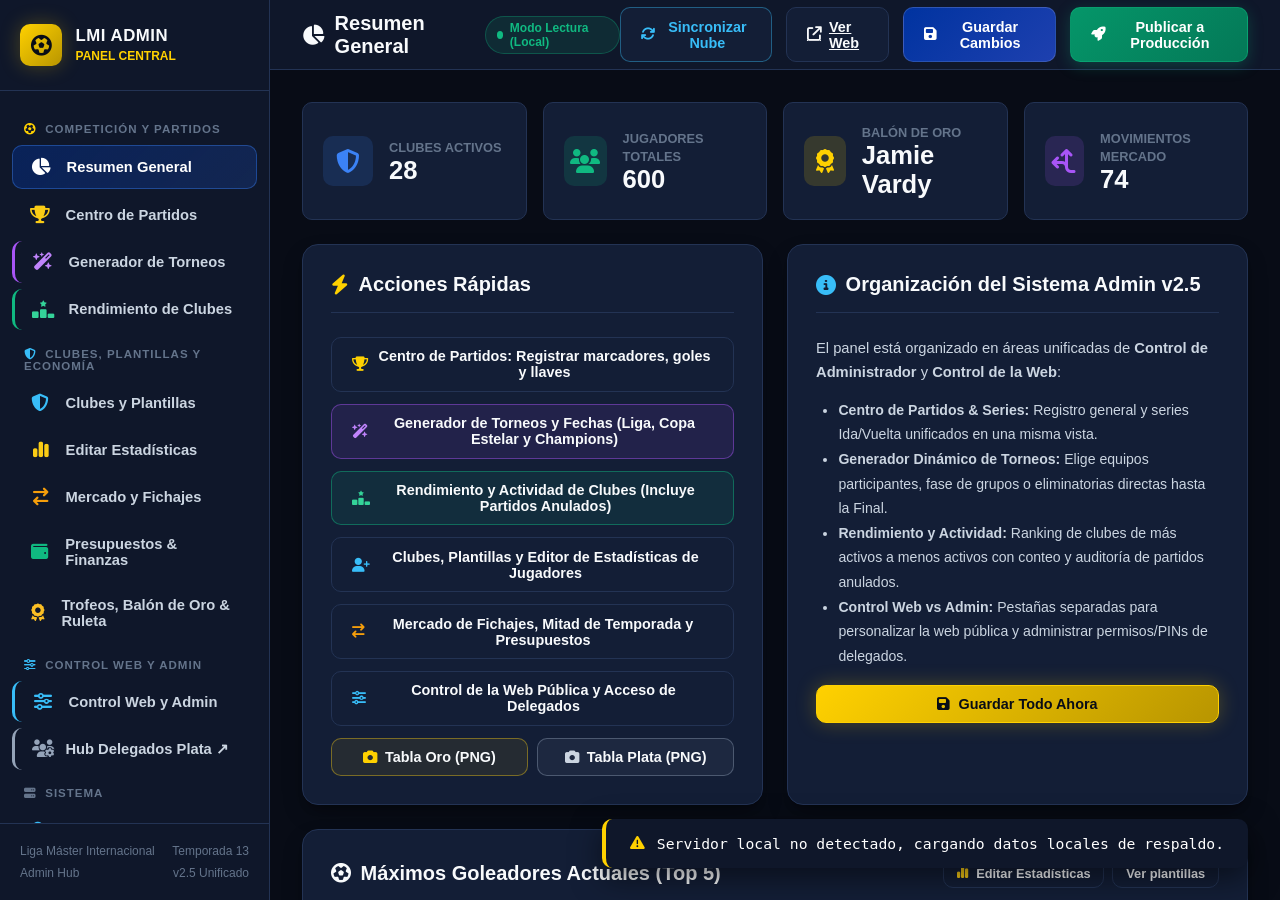
==== admin.html @ 635d98c4 "Actualizacion de datos desde LMI Admin Hub" ====
<!DOCTYPE html>
<html lang="es">
<head>
  <meta charset="UTF-8">
  <meta name="viewport" content="width=device-width, initial-scale=1.0">
  <title>LMI Admin Hub | Panel de Control Centralizado</title>
  <link rel="stylesheet" href="admin.css">
  <link rel="icon" type="image/png" href="Balon de oro/balonoro.png">
  <link rel="stylesheet" href="https://cdnjs.cloudflare.com/ajax/libs/font-awesome/6.4.0/css/all.min.css">
  <script src="https://cdnjs.cloudflare.com/ajax/libs/html2canvas/1.4.1/html2canvas.min.js"></script>
  <script>
    if (window.location.protocol === 'file:') {
      fetch('http://127.0.0.1:8000/api/status')
        .then(r => r.json())
        .then(d => {
          if (d && d.status === 'online') {
            window.location.href = 'http://127.0.0.1:8000/admin.html';
          }
        }).catch(() => {});
    }
  </script>
</head>
<body>

  <!-- ==================== SIDEBAR ==================== -->
  <aside class="admin-sidebar">
    <div class="sidebar-brand">
      <div class="brand-icon">
        <i class="fa-solid fa-futbol"></i>
      </div>
      <div class="brand-info">
        <h2>LMI ADMIN</h2>
        <span>Panel Central</span>
      </div>
    </div>

    <nav class="sidebar-nav">
      <span class="nav-section-title"><i class="fa-solid fa-futbol" style="margin-right: 4px; color: var(--lmi-gold);"></i> Competición y Partidos</span>
      <button class="nav-btn active" data-view="view-dashboard">
        <i class="fa-solid fa-chart-pie"></i>
        <span>Resumen General</span>
      </button>
      <button class="nav-btn" data-view="view-matches">
        <i class="fa-solid fa-trophy" style="color: #facc15;"></i>
        <span>Centro de Partidos</span>
      </button>
      <button class="nav-btn" data-view="view-tournament-generator" style="border-left: 3px solid #a855f7;">
        <i class="fa-solid fa-wand-magic-sparkles" style="color: #c084fc;"></i>
        <span>Generador de Torneos</span>
      </button>
      <button class="nav-btn" data-view="view-club-performance" style="border-left: 3px solid #10b981;">
        <i class="fa-solid fa-ranking-star" style="color: #34d399;"></i>
        <span>Rendimiento de Clubes</span>
      </button>

      <span class="nav-section-title"><i class="fa-solid fa-shield-halved" style="margin-right: 4px; color: #38bdf8;"></i> Clubes, Plantillas y Economía</span>
      <button class="nav-btn" data-view="view-teams">
        <i class="fa-solid fa-shield-halved" style="color: #38bdf8;"></i>
        <span>Clubes y Plantillas</span>
      </button>
      <button class="nav-btn" data-view="view-player-stats">
        <i class="fa-solid fa-chart-simple" style="color: #facc15;"></i>
        <span>Editar Estadísticas</span>
      </button>
      <button class="nav-btn" data-view="view-market">
        <i class="fa-solid fa-arrow-right-arrow-left" style="color: #f59e0b;"></i>
        <span>Mercado y Fichajes</span>
      </button>
      <button class="nav-btn" data-view="view-budgets">
        <i class="fa-solid fa-wallet" style="color: #10b981;"></i>
        <span>Presupuestos & Finanzas</span>
      </button>
      <button class="nav-btn" data-view="view-trophies">
        <i class="fa-solid fa-award" style="color: #fbbf24;"></i>
        <span>Trofeos, Balón de Oro & Ruleta</span>
      </button>

      <span class="nav-section-title"><i class="fa-solid fa-sliders" style="margin-right: 4px; color: #38bdf8;"></i> Control Web y Admin</span>
      <button class="nav-btn" data-view="view-web-control" style="border-left: 3px solid #38bdf8;">
        <i class="fa-solid fa-sliders" style="color: #38bdf8;"></i>
        <span>Control Web y Admin</span>
      </button>
      <a href="admin_plata.html" target="_blank" class="nav-btn" style="text-decoration: none; border-left: 3px solid #94a3b8; display: flex; align-items: center; gap: 0.65rem;">
        <i class="fa-solid fa-users-gear" style="color: #94a3b8;"></i>
        <span>Hub Delegados Plata ↗</span>
      </a>

      <span class="nav-section-title"><i class="fa-solid fa-server" style="margin-right: 4px;"></i> Sistema</span>
      <button class="nav-btn" id="btn-quick-deploy">
        <i class="fa-solid fa-cloud-arrow-up" style="color: #38bdf8;"></i>
        <span>Publicar Web (Git)</span>
      </button>
      <button class="nav-btn" id="btn-export-backup">
        <i class="fa-solid fa-download"></i>
        <span>Descargar Respaldo</span>
      </button>
      <button class="nav-btn" id="btn-season-reset" style="color: #fca5a5;">
        <i class="fa-solid fa-arrows-rotate" style="color: #ef4444;"></i>
        <span>Reiniciar Temporada</span>
      </button>
    </nav>

    <div class="sidebar-footer">
      <div class="version-tag">
        <span>Liga Máster Internacional</span>
        <span class="badge" id="lbl-season">T13</span>
      </div>
      <div class="version-tag">
        <span>Admin Hub</span>
        <span>v2.5 Unificado</span>
      </div>
    </div>
  </aside>

  <!-- ==================== MAIN CONTAINER ==================== -->
  <main class="admin-main">
    
    <!-- Topbar -->
    <header class="admin-topbar">
      <div class="topbar-left">
        <h1 class="topbar-title" id="topbar-page-title">
          <i class="fa-solid fa-chart-pie"></i> Resumen General
        </h1>
        <div class="status-badge" id="status-badge">
          <span class="status-dot"></span>
          <span id="status-text">Listo</span>
        </div>
        <div class="dirty-indicator" id="dirty-indicator">
          <i class="fa-solid fa-triangle-exclamation"></i>
          <span>Cambios sin guardar</span>
        </div>
      </div>

      <div class="topbar-actions">
        <button class="btn btn-secondary" id="btn-sync-cloud" onclick="AdminApp.syncWithCloud()" title="Descargar de GitHub los partidos que hayan registrado tus delegados" style="border-color: rgba(56, 189, 248, 0.4); color: #38bdf8;">
          <i class="fa-solid fa-arrows-rotate"></i>
          <span>Sincronizar Nube</span>
        </button>
        <a href="index.html" target="_blank" class="btn btn-secondary" title="Abrir la página web pública">
          <i class="fa-solid fa-arrow-up-right-from-square"></i>
          <span>Ver Web</span>
        </a>
        <button class="btn btn-primary" id="btn-save-data" title="Guardar cambios en data.js?v=1795060319">
          <i class="fa-solid fa-floppy-disk"></i>
          <span>Guardar Cambios</span>
        </button>
        <button class="btn btn-success" id="btn-open-deploy" title="Subir a producción (GitHub Pages)">
          <i class="fa-solid fa-rocket"></i>
          <span>Publicar a Producción</span>
        </button>
      </div>
    </header>

    <!-- Content Area -->
    <div class="admin-content">

      <!-- ==================== VIEW 1: DASHBOARD ==================== -->
      <section class="module-view active" id="view-dashboard">
        <!-- Stat Widgets -->
        <div class="grid-4">
          <div class="stat-widget">
            <div class="widget-icon" style="background: rgba(59, 130, 246, 0.15); color: #3b82f6;">
              <i class="fa-solid fa-shield-halved"></i>
            </div>
            <div class="widget-info">
              <span>Clubes Activos</span>
              <h3 id="stat-teams-count">0</h3>
            </div>
          </div>
          <div class="stat-widget">
            <div class="widget-icon" style="background: rgba(16, 185, 129, 0.15); color: #10b981;">
              <i class="fa-solid fa-users"></i>
            </div>
            <div class="widget-info">
              <span>Jugadores Totales</span>
              <h3 id="stat-players-count">0</h3>
            </div>
          </div>
          <div class="stat-widget">
            <div class="widget-icon" style="background: rgba(255, 209, 0, 0.15); color: #ffd100;">
              <i class="fa-solid fa-award"></i>
            </div>
            <div class="widget-info">
              <span>Balón de Oro</span>
              <h3 id="stat-bdo-name">Vardy</h3>
            </div>
          </div>
          <div class="stat-widget">
            <div class="widget-icon" style="background: rgba(168, 85, 247, 0.15); color: #a855f7;">
              <i class="fa-solid fa-arrows-split-up-and-left"></i>
            </div>
            <div class="widget-info">
              <span>Movimientos Mercado</span>
              <h3 id="stat-market-count">0</h3>
            </div>
          </div>
        </div>

        <!-- Quick Actions & Recent Updates -->
        <div class="grid-2">
          <div class="card">
            <div class="card-header">
              <h2 class="card-title"><i class="fa-solid fa-bolt" style="color: var(--lmi-gold);"></i> Acciones Rápidas</h2>
            </div>
            <div style="display: flex; flex-direction: column; gap: 0.75rem;">
              <button class="btn btn-secondary" style="justify-content: flex-start;" onclick="AdminApp.switchView('view-matches')">
                <i class="fa-solid fa-trophy" style="color: var(--lmi-gold);"></i>
                <span>Centro de Partidos: Registrar marcadores, goles y llaves</span>
              </button>
              <button class="btn btn-secondary" style="justify-content: flex-start; border-color: rgba(168, 85, 247, 0.45); background: rgba(168, 85, 247, 0.1);" onclick="AdminApp.switchView('view-tournament-generator')">
                <i class="fa-solid fa-wand-magic-sparkles" style="color: #c084fc;"></i>
                <span>Generador de Torneos y Fechas (Liga, Copa Estelar y Champions)</span>
              </button>
              <button class="btn btn-secondary" style="justify-content: flex-start; border-color: rgba(16, 185, 129, 0.45); background: rgba(16, 185, 129, 0.1);" onclick="AdminApp.switchView('view-club-performance')">
                <i class="fa-solid fa-ranking-star" style="color: #34d399;"></i>
                <span>Rendimiento y Actividad de Clubes (Incluye Partidos Anulados)</span>
              </button>
              <button class="btn btn-secondary" style="justify-content: flex-start;" onclick="AdminApp.switchView('view-teams')">
                <i class="fa-solid fa-user-plus" style="color: #38bdf8;"></i>
                <span>Clubes, Plantillas y Editor de Estadísticas de Jugadores</span>
              </button>
              <button class="btn btn-secondary" style="justify-content: flex-start;" onclick="AdminApp.switchView('view-market')">
                <i class="fa-solid fa-arrow-right-arrow-left" style="color: #f59e0b;"></i>
                <span>Mercado de Fichajes, Mitad de Temporada y Presupuestos</span>
              </button>
              <button class="btn btn-secondary" style="justify-content: flex-start;" onclick="AdminApp.switchView('view-web-control')">
                <i class="fa-solid fa-sliders" style="color: #38bdf8;"></i>
                <span>Control de la Web Pública y Acceso de Delegados</span>
              </button>
              <div style="display: grid; grid-template-columns: 1fr 1fr; gap: 0.6rem;">
                <button class="btn btn-secondary" style="justify-content: center; border: 1px solid rgba(250, 204, 21, 0.4); background: rgba(250, 204, 21, 0.08);" onclick="AdminApp.exportStandingsImage('oro')">
                  <i class="fa-solid fa-camera" style="color: #ffd100;"></i>
                  <span>Tabla Oro (PNG)</span>
                </button>
                <button class="btn btn-secondary" style="justify-content: center; border: 1px solid rgba(148, 163, 184, 0.4); background: rgba(148, 163, 184, 0.08);" onclick="AdminApp.exportStandingsImage('plata')">
                  <i class="fa-solid fa-camera" style="color: #cbd5e1;"></i>
                  <span>Tabla Plata (PNG)</span>
                </button>
              </div>
            </div>
          </div>

          <div class="card">
            <div class="card-header">
              <h2 class="card-title"><i class="fa-solid fa-circle-info" style="color: #38bdf8;"></i> Organización del Sistema Admin v2.5</h2>
            </div>
            <p style="color: var(--text-secondary); line-height: 1.6; font-size: 0.92rem;">
              El panel está organizado en áreas unificadas de <strong>Control de Administrador</strong> y <strong>Control de la Web</strong>:
            </p>
            <ul style="margin: 0.85rem 0 1rem 1.4rem; color: var(--text-secondary); line-height: 1.75; font-size: 0.88rem;">
              <li><strong>Centro de Partidos & Series:</strong> Registro general y series Ida/Vuelta unificados en una misma vista.</li>
              <li><strong>Generador Dinámico de Torneos:</strong> Elige equipos participantes, fase de grupos o eliminatorias directas hasta la Final.</li>
              <li><strong>Rendimiento y Actividad:</strong> Ranking de clubes de más activos a menos activos con conteo y auditoría de partidos anulados.</li>
              <li><strong>Control Web vs Admin:</strong> Pestañas separadas para personalizar la web pública y administrar permisos/PINs de delegados.</li>
            </ul>
            <button class="btn btn-gold" onclick="AdminApp.saveData(true)" style="width: 100%;">
              <i class="fa-solid fa-floppy-disk"></i> Guardar Todo Ahora
            </button>
          </div>
        </div>

        <!-- Top Scorers Overview Table -->
        <div class="card">
          <div class="card-header">
            <h2 class="card-title"><i class="fa-solid fa-futbol"></i> Máximos Goleadores Actuales (Top 5)</h2>
            <div style="display: flex; gap: 0.5rem;">
              <button class="btn btn-secondary" style="padding: 0.4rem 0.8rem; font-size: 0.8rem;" onclick="AdminApp.switchView('view-player-stats')">
                <i class="fa-solid fa-chart-simple" style="color: #facc15;"></i> Editar Estadísticas
              </button>
              <button class="btn btn-secondary" style="padding: 0.4rem 0.8rem; font-size: 0.8rem;" onclick="AdminApp.switchView('view-teams')">
                Ver plantillas
              </button>
            </div>
          </div>
          <div class="admin-table-container">
            <table class="admin-table">
              <thead>
                <tr>
                  <th>Jugador</th>
                  <th>Club</th>
                  <th>Pos</th>
                  <th>Goles Liga</th>
                  <th>Goles Champ</th>
                  <th>Goles Estelar</th>
                  <th style="color: var(--lmi-gold);">Goles Totales</th>
                  <th>Asistencias</th>
                </tr>
              </thead>
              <tbody id="top-scorers-tbody">
                <!-- Populated dynamically -->
              </tbody>
            </table>
          </div>
        </div>
      </section>

      <!-- ==================== VIEW 2: MATCHES & STATS ==================== -->
      <section class="module-view" id="view-matches">
        <!-- Barra Unificada del Área de Competición -->
        <div class="hub-subnav">
          <div class="hub-subnav-label">
            <i class="fa-solid fa-futbol" style="color: var(--lmi-gold);"></i> Área de Competición:
          </div>
          <div class="hub-subnav-tabs">
            <button type="button" class="hub-subnav-btn active" onclick="AdminApp.switchView('view-matches')">
              <i class="fa-solid fa-trophy"></i> Registro General & Cuadros
            </button>
            <button type="button" class="hub-subnav-btn" onclick="AdminApp.switchView('view-ida-vuelta')">
              <i class="fa-solid fa-arrows-rotate" style="color: #10b981;"></i> Series Ida y Vuelta (Plata)
            </button>
            <button type="button" class="hub-subnav-btn" onclick="AdminApp.switchView('view-tournament-generator')">
              <i class="fa-solid fa-wand-magic-sparkles" style="color: #c084fc;"></i> Generador de Torneos y Fechas
            </button>
            <button type="button" class="hub-subnav-btn" onclick="AdminApp.switchView('view-club-performance')">
              <i class="fa-solid fa-ranking-star" style="color: #34d399;"></i> Rendimiento y Anulados
            </button>
          </div>
        </div>

        <div class="card">
          <div class="card-header">
            <div>
              <h2 class="card-title"><i class="fa-solid fa-trophy" style="color: var(--lmi-gold);"></i> Registro de Partido y Estadísticas</h2>
              <p class="card-desc">Registra el resultado de un encuentro y asigna goles y asistencias a los jugadores.</p>
            </div>
            <div style="display: flex; gap: 0.5rem; flex-wrap: wrap; align-items: center;">
              <select class="form-select" id="match-competition" style="width: 190px; font-weight: 700;">
                <option value="oro">🥇 División Oro</option>
                <option value="plata">🥈 División Plata</option>
                <option value="champions">🏆 Champions League (Fase de Grupos)</option>
                <option value="champions_ko">⭐ Champions League (Eliminatorias)</option>
                <option value="estelar">⭐ Copa Estelar</option>
              </select>
              <select class="form-select" id="match-jornada-select" style="width: 140px; font-weight: 700;">
                <!-- Filled dynamically with Jornadas -->
              </select>
              <select class="form-select" id="match-fixture-item-select" style="width: 270px; font-weight: 700;">
                <option value="">-- Seleccionar Partido --</option>
              </select>
              <select class="form-select" id="match-phase" style="width: 230px; display: none; font-weight: 700;">
                <!-- Populated dynamically according to competition (Champions League KO Ida/Vuelta or Copa Estelar) -->
                <option value="Octavos 1 (Ida)">Octavos 1 (Ida)</option>
                <option value="Octavos 1 (Vuelta)">Octavos 1 (Vuelta)</option>
                <option value="Octavos 2 (Ida)">Octavos 2 (Ida)</option>
                <option value="Octavos 2 (Vuelta)">Octavos 2 (Vuelta)</option>
                <option value="Octavos 3 (Ida)">Octavos 3 (Ida)</option>
                <option value="Octavos 3 (Vuelta)">Octavos 3 (Vuelta)</option>
                <option value="Octavos 4 (Ida)">Octavos 4 (Ida)</option>
                <option value="Octavos 4 (Vuelta)">Octavos 4 (Vuelta)</option>
                <option value="Octavos 5 (Ida)">Octavos 5 (Ida)</option>
                <option value="Octavos 5 (Vuelta)">Octavos 5 (Vuelta)</option>
                <option value="Octavos 6 (Ida)">Octavos 6 (Ida)</option>
                <option value="Octavos 6 (Vuelta)">Octavos 6 (Vuelta)</option>
                <option value="Octavos 7 (Ida)">Octavos 7 (Ida)</option>
                <option value="Octavos 7 (Vuelta)">Octavos 7 (Vuelta)</option>
                <option value="Octavos 8 (Ida)">Octavos 8 (Ida)</option>
                <option value="Octavos 8 (Vuelta)">Octavos 8 (Vuelta)</option>
                <option value="Cuartos 1 (Ida)">Cuartos 1 (Ida)</option>
                <option value="Cuartos 1 (Vuelta)">Cuartos 1 (Vuelta)</option>
                <option value="Cuartos 2 (Ida)">Cuartos 2 (Ida)</option>
                <option value="Cuartos 2 (Vuelta)">Cuartos 2 (Vuelta)</option>
                <option value="Cuartos 3 (Ida)">Cuartos 3 (Ida)</option>
                <option value="Cuartos 3 (Vuelta)">Cuartos 3 (Vuelta)</option>
                <option value="Cuartos 4 (Ida)">Cuartos 4 (Ida)</option>
                <option value="Cuartos 4 (Vuelta)">Cuartos 4 (Vuelta)</option>
                <option value="Semifinal 1 (Ida)">Semifinal 1 (Ida)</option>
                <option value="Semifinal 1 (Vuelta)">Semifinal 1 (Vuelta)</option>
                <option value="Semifinal 2 (Ida)">Semifinal 2 (Ida)</option>
                <option value="Semifinal 2 (Vuelta)">Semifinal 2 (Vuelta)</option>
                <option value="Final">Gran Final (Partido Único)</option>
              </select>
            </div>
          </div>

          <!-- Tournament Actions Bar -->
          <div style="display: flex; gap: 0.75rem; justify-content: flex-end; margin: 1rem 0; flex-wrap: wrap;">
            <button class="btn btn-secondary" id="btn-export-standings-oro" onclick="AdminApp.exportStandingsImage('oro')" style="font-size: 0.82rem; padding: 0.4rem 0.85rem; border-color: rgba(217, 119, 6, 0.5); background: rgba(217, 119, 6, 0.12);" title="Descargar en imagen PNG la tabla de posiciones oficial de División Oro">
              <i class="fa-solid fa-camera" style="color: #ffd100;"></i> <span>Tabla Oro (PNG)</span>
            </button>
            <button class="btn btn-secondary" id="btn-export-standings-plata" onclick="AdminApp.exportStandingsImage('plata')" style="font-size: 0.82rem; padding: 0.4rem 0.85rem; border-color: rgba(148, 163, 184, 0.5); background: rgba(148, 163, 184, 0.12);" title="Descargar en imagen PNG la tabla de posiciones oficial de División Plata">
              <i class="fa-solid fa-camera" style="color: #cbd5e1;"></i> <span>Tabla Plata (PNG)</span>
            </button>
            <button class="btn btn-secondary" id="btn-draw-copa-estelar" style="font-size: 0.82rem; padding: 0.4rem 0.85rem;" title="Realizar un sorteo aleatorio oficial de eliminatorias de Copa Estelar (18 clubes sin Club América ni Urawa)">
              <i class="fa-solid fa-shuffle" style="color: #c084fc;"></i> Sorteo Copa Estelar (18 Clubes)
            </button>
            <button class="btn btn-secondary" id="btn-export-copa-estelar-img-admin" style="font-size: 0.82rem; padding: 0.4rem 0.85rem;" title="Exportar a imagen PNG las llaves actuales de Copa Estelar">
              <i class="fa-solid fa-camera" style="color: #c084fc;"></i> Exportar Llaves Copa Estelar
            </button>
            <button class="btn btn-secondary" id="btn-gen-champions-fixture" style="font-size: 0.82rem; padding: 0.4rem 0.85rem;" title="Generar Fase de Grupos Champions League (26 clubes: 2 grupos de 5 y 4 de 4, 5 fechas)">
              <i class="fa-solid fa-arrows-rotate" style="color: #38bdf8;"></i> Generar Grupos Champions (26 Clubes)
            </button>
            <button class="btn btn-secondary" id="btn-gen-champions-playoffs" style="font-size: 0.82rem; padding: 0.4rem 0.85rem;" title="Sincronizar Octavos de Final con los 16 clasificados de Champions (12 mejores + 4 mejores terceros)">
              <i class="fa-solid fa-sitemap" style="color: #38bdf8;"></i> Sincronizar Octavos Champions (16 Clasificados)
            </button>
            <button class="btn btn-secondary" id="btn-advance-bracket-team" style="font-size: 0.82rem; padding: 0.4rem 0.85rem;" title="Pasar un equipo directamente a la siguiente fase si no tiene rival asignado o por W.O.">
              <i class="fa-solid fa-forward-step" style="color: #38bdf8;"></i> Pasar Equipo de Fase (Sin Rival / W.O.)
            </button>
            <button class="btn btn-secondary" id="btn-export-champions-img-admin" style="font-size: 0.82rem; padding: 0.4rem 0.85rem;" title="Exportar a imagen PNG las llaves actuales de Champions League">
              <i class="fa-solid fa-camera" style="color: #38bdf8;"></i> Exportar Llaves Champions
            </button>
          </div>

          <!-- Buscador y Filtro Rápido de Partidos Pendientes por Club -->
          <div class="pending-filter-card">
            <div style="display: flex; justify-content: space-between; align-items: center; flex-wrap: wrap; gap: 0.75rem;">
              <div style="display: flex; align-items: center; gap: 0.65rem;">
                <div style="width: 34px; height: 34px; border-radius: 8px; background: rgba(56, 189, 248, 0.15); display: flex; align-items: center; justify-content: center; border: 1px solid rgba(56, 189, 248, 0.35);">
                  <i class="fa-solid fa-magnifying-glass" style="color: #38bdf8; font-size: 1rem;"></i>
                </div>
                <div>
                  <h4 style="margin: 0; font-size: 0.95rem; font-weight: 800; color: #fff; letter-spacing: 0.3px;">
                    Buscador de Partidos y Fechas por Club
                  </h4>
                  <p style="margin: 0; font-size: 0.78rem; color: #94a3b8;">
                    Filtra cualquier club en Champions, Copa Estelar o Liga para ver sus números de fecha y cargarlos con 1 clic.
                  </p>
                </div>
              </div>

              <!-- Filtros en línea -->
              <div style="display: flex; align-items: center; gap: 0.5rem; flex-wrap: wrap;">
                <select class="form-select" id="pending-filter-competition" style="width: auto; min-width: 165px; padding: 0.4rem 0.75rem; font-size: 0.85rem; font-weight: 700; background: #0b1120; border-color: rgba(56, 189, 248, 0.4); color: #38bdf8;">
                  <option value="all">🌐 Todas las Competencias</option>
                  <option value="champions">🏆 Champions League</option>
                  <option value="estelar">⭐ Copa Estelar</option>
                  <option value="oro">🥇 División Oro</option>
                  <option value="plata">🥈 División Plata</option>
                </select>

                <select class="form-select" id="pending-filter-team" style="width: auto; min-width: 230px; padding: 0.4rem 0.85rem; font-size: 0.85rem; font-weight: 700; background: #0b1120; border-color: #38bdf8; color: #fff;">
                  <option value="">-- Selecciona un Club (ej. FC Barcelona) --</option>
                  <!-- Llenado dinámicamente con todos los clubes -->
                </select>

                <select class="form-select" id="pending-filter-status" style="width: auto; padding: 0.4rem 0.75rem; font-size: 0.85rem; font-weight: 700; background: #0b1120; border-color: rgba(56, 189, 248, 0.4); color: #facc15;">
                  <option value="pending">⏳ Solo Pendientes</option>
                  <option value="all">📋 Todos (Pendientes y Jugados)</option>
                  <option value="played">✓ Solo Jugados</option>
                </select>

                <button class="btn btn-secondary btn-sm" id="btn-clear-pending-filter" style="padding: 0.4rem 0.75rem; font-size: 0.82rem;" title="Limpiar filtro">
                  <i class="fa-solid fa-xmark"></i>
                </button>
              </div>
            </div>

            <!-- Resultados del Filtro de Pendientes -->
            <div id="pending-filter-results" style="display: none; margin-top: 0.85rem; padding-top: 0.85rem; border-top: 1px solid rgba(255,255,255,0.08);">
              <!-- Renderizado dinámicamente -->
            </div>
          </div>

          <!-- Aviso Automático de Fechas y Partidos Pendientes -->
          <div id="pending-matches-notice" style="margin-bottom: 1.25rem;">
            <!-- Renderizado dinámicamente por AdminApp.renderPendingMatchesNotice() -->
          </div>

          <!-- Duel Box -->
          <div class="match-duel-box">
            <!-- Local Team -->
            <div class="duel-team">
              <img src="Logos Equipos/intermilan.webp" alt="Local" class="duel-team-logo" id="match-team1-logo">
              <div class="duel-team-name" id="match-team1-name">Equipo Local</div>
              <select class="form-select" id="match-team1-select" style="width: 100%; text-align: center;">
                <!-- Filled dynamically -->
              </select>
            </div>

            <!-- Score Center -->
            <div class="duel-score-center">
              <div class="duel-inputs">
                <input type="number" min="0" max="99" value="0" class="duel-score-input" id="match-score1">
                <span class="duel-vs">-</span>
                <input type="number" min="0" max="99" value="0" class="duel-score-input" id="match-score2">
              </div>
              <span style="font-size: 0.8rem; color: var(--text-muted); font-weight: 700; text-transform: uppercase;">Marcador Final</span>
            </div>

            <!-- Visitor Team -->
            <div class="duel-team">
              <img src="Logos Equipos/bayern.png" alt="Visitante" class="duel-team-logo" id="match-team2-logo">
              <div class="duel-team-name" id="match-team2-name">Equipo Visitante</div>
              <select class="form-select" id="match-team2-select" style="width: 100%; text-align: center;">
                <!-- Filled dynamically -->
              </select>
            </div>
          </div>

          <!-- Goals and Assists Events Studio Separated by Team -->
          <div style="margin-top: 1.5rem; border-top: 1px solid var(--border-color); padding-top: 1.25rem;">
            <div style="margin-bottom: 1rem;">
              <h3 style="font-size: 1.05rem; font-weight: 800; color: #fff; margin-bottom: 0.25rem;">
                <i class="fa-solid fa-futbol" style="color: #38bdf8;"></i> Goleadores y Asistidores del Partido
              </h3>
              <p class="card-desc" style="margin: 0;">Asigna las estadísticas separadas por equipo. Cada futbolista solo puede registrarse una vez por estadística; si sumó más de un gol o asistencia, ajusta el contador en su fila correspondiente.</p>
            </div>

            <!-- Validación de Goles en Tiempo Real -->
            <div id="admin-goals-validation-alert" style="display: none; padding: 0.6rem 1rem; border-radius: 8px; font-size: 0.82rem; font-weight: 700; margin-bottom: 1rem;"></div>

            <!-- Grid de 2 Columnas: Equipo Local y Equipo Visitante -->
            <div style="display: grid; grid-template-columns: repeat(auto-fit, minmax(320px, 1fr)); gap: 1.25rem;">
              
              <!-- Tarjeta de Eventos: Equipo Local -->
              <div class="team-events-card" style="background: rgba(15, 23, 42, 0.65); border: 1.5px solid rgba(56, 189, 248, 0.25); border-radius: 12px; padding: 1rem; display: flex; flex-direction: column;">
                <!-- Header Local -->
                <div style="display: flex; align-items: center; justify-content: space-between; border-bottom: 1px solid rgba(148, 163, 184, 0.15); padding-bottom: 0.75rem; margin-bottom: 0.75rem; flex-wrap: wrap; gap: 0.5rem;">
                  <div style="display: flex; align-items: center; gap: 0.6rem;">
                    <img src="Logos Equipos/default.png" id="admin-events-t1-badge" style="width: 28px; height: 28px; object-fit: contain;" onerror="this.onerror=null;this.src='Logos Equipos/default.png'">
                    <div>
                      <div id="admin-events-t1-name" style="font-weight: 800; font-size: 0.92rem; color: #fff;">Equipo Local</div>
                      <span class="badge" style="background: rgba(56, 189, 248, 0.15); color: #38bdf8; font-size: 0.68rem; padding: 0.15rem 0.45rem;">LOCAL</span>
                    </div>
                  </div>
                  <div style="display: flex; gap: 0.4rem;">
                    <button type="button" class="btn btn-secondary btn-sm" onclick="AdminApp.addEventRowForTeam('team1', 'gol')" style="font-size: 0.76rem; padding: 0.35rem 0.65rem;" title="Añadir gol para el equipo local">
                      <i class="fa-solid fa-futbol" style="color: #38bdf8;"></i> + Gol
                    </button>
                    <button type="button" class="btn btn-secondary btn-sm" onclick="AdminApp.addEventRowForTeam('team1', 'asistencia')" style="font-size: 0.76rem; padding: 0.35rem 0.65rem;" title="Añadir asistencia para el equipo local">
                      <i class="fa-solid fa-hands-clapping" style="color: #a78bfa;"></i> + Asistencia
                    </button>
                  </div>
                </div>

                <!-- Contenedor Filas Local -->
                <div id="admin-events-t1-container" style="display: flex; flex-direction: column; gap: 0.5rem; flex: 1;">
                  <p style="color: var(--text-muted); text-align: center; padding: 1.25rem; font-size: 0.8rem; margin: 0;" class="events-empty-t1">
                    Sin goles ni asistencias asignadas al local.
                  </p>
                </div>
              </div>

              <!-- Tarjeta de Eventos: Equipo Visitante -->
              <div class="team-events-card" style="background: rgba(15, 23, 42, 0.65); border: 1.5px solid rgba(167, 139, 250, 0.25); border-radius: 12px; padding: 1rem; display: flex; flex-direction: column;">
                <!-- Header Visitante -->
                <div style="display: flex; align-items: center; justify-content: space-between; border-bottom: 1px solid rgba(148, 163, 184, 0.15); padding-bottom: 0.75rem; margin-bottom: 0.75rem; flex-wrap: wrap; gap: 0.5rem;">
                  <div style="display: flex; align-items: center; gap: 0.6rem;">
                    <img src="Logos Equipos/default.png" id="admin-events-t2-badge" style="width: 28px; height: 28px; object-fit: contain;" onerror="this.onerror=null;this.src='Logos Equipos/default.png'">
                    <div>
                      <div id="admin-events-t2-name" style="font-weight: 800; font-size: 0.92rem; color: #fff;">Equipo Visitante</div>
                      <span class="badge" style="background: rgba(167, 139, 250, 0.15); color: #a78bfa; font-size: 0.68rem; padding: 0.15rem 0.45rem;">VISITANTE</span>
                    </div>
                  </div>
                  <div style="display: flex; gap: 0.4rem;">
                    <button type="button" class="btn btn-secondary btn-sm" onclick="AdminApp.addEventRowForTeam('team2', 'gol')" style="font-size: 0.76rem; padding: 0.35rem 0.65rem;" title="Añadir gol para el equipo visitante">
                      <i class="fa-solid fa-futbol" style="color: #38bdf8;"></i> + Gol
                    </button>
                    <button type="button" class="btn btn-secondary btn-sm" onclick="AdminApp.addEventRowForTeam('team2', 'asistencia')" style="font-size: 0.76rem; padding: 0.35rem 0.65rem;" title="Añadir asistencia para el equipo visitante">
                      <i class="fa-solid fa-hands-clapping" style="color: #a78bfa;"></i> + Asistencia
                    </button>
                  </div>
                </div>

                <!-- Contenedor Filas Visitante -->
                <div id="admin-events-t2-container" style="display: flex; flex-direction: column; gap: 0.5rem; flex: 1;">
                  <p style="color: var(--text-muted); text-align: center; padding: 1.25rem; font-size: 0.8rem; margin: 0;" class="events-empty-t2">
                    Sin goles ni asistencias asignadas al visitante.
                  </p>
                </div>
              </div>

            </div>
          </div>

          <!-- Options and Submit -->
          <div style="display: flex; align-items: center; justify-content: space-between; margin-top: 1.5rem; padding-top: 1.5rem; border-top: 1px solid var(--border-color);">
            <div style="display: flex; flex-direction: column; gap: 0.4rem;">
              <label style="display: flex; align-items: center; gap: 0.5rem; font-size: 0.88rem; cursor: pointer;">
                <input type="checkbox" id="chk-auto-stats" checked>
                <span>Sumar automáticamente los goles y asistencias a las estadísticas del jugador</span>
              </label>
              <label style="display: flex; align-items: center; gap: 0.5rem; font-size: 0.88rem; cursor: pointer;" id="lbl-chk-cup-bracket">
                <input type="checkbox" id="chk-cup-bracket" checked>
                <span>Guardar este marcador en el cuadro oficial de Copa / Champions</span>
              </label>
            </div>

            <div style="display: flex; gap: 0.75rem; flex-wrap: wrap;">
              <button class="btn btn-secondary" id="btn-advance-match-studio" style="padding: 0.85rem 1.25rem; font-size: 0.95rem; display: none;" title="Pasar equipo a la siguiente fase sin rival asignado o por W.O.">
                <i class="fa-solid fa-forward-step" style="color: #38bdf8;"></i> Pase Directo / Sin Rival
              </button>
              <button class="btn btn-secondary" id="btn-anular-match-admin" onclick="AdminApp.anularCurrentMatch()" style="padding: 0.85rem 1.4rem; font-size: 0.95rem; font-weight: 800; background: rgba(239, 68, 68, 0.15); border: 1.5px solid rgba(239, 68, 68, 0.5); color: #f87171;" title="Anular partido: se registra como jugado para ambos equipos pero no suma puntos">
                <i class="fa-solid fa-ban"></i> Anular Partido
              </button>
              <button class="btn btn-success" id="btn-apply-match" style="padding: 0.85rem 1.75rem; font-size: 1rem;">
                <i class="fa-solid fa-check-double"></i> Registrar y Aplicar Partido
              </button>
            </div>
          </div>

        </div>

        <!-- Tarjeta Oficial de la Jornada y Exportación a Imagen -->
        <div class="card" id="jornada-card-wrapper" style="margin-top: 1.5rem; background: #0c1220; border: 1px solid rgba(255,209,0,0.35);">
          <div class="card-header" style="border-bottom: 1px solid rgba(255,255,255,0.08);">
            <div>
              <h3 class="card-title" id="jornada-card-title"><i class="fa-solid fa-calendar-days" style="color: var(--lmi-gold);"></i> Calendario de la Jornada Oficial</h3>
              <p class="card-desc" id="jornada-card-desc">Partidos programados para esta fecha. Puedes exportarla como imagen para enviarla a los clubes.</p>
            </div>
            <button class="btn btn-gold" id="btn-export-jornada-img">
              <i class="fa-solid fa-camera"></i> <span>Exportar Jornada a Imagen (PNG)</span>
            </button>
          </div>

          <!-- Contenedor capturable para exportar a imagen -->
          <div id="jornada-export-container" style="padding: 1.5rem; background: linear-gradient(135deg, #090e1a 0%, #111a2e 100%); border-radius: var(--radius-md);">
            <div style="display: flex; align-items: center; justify-content: space-between; border-bottom: 2px solid var(--lmi-gold); padding-bottom: 0.75rem; margin-bottom: 1.25rem;">
              <div style="display: flex; align-items: center; gap: 0.75rem;">
                <div style="font-size: 1.8rem; color: var(--lmi-gold);"><i class="fa-solid fa-trophy"></i></div>
                <div>
                  <h2 style="font-size: 1.35rem; font-weight: 900; color: #fff; letter-spacing: 0.5px;" id="export-league-title">LIGA MÁSTER INTERNACIONAL</h2>
                  <span style="font-size: 0.85rem; font-weight: 800; color: var(--lmi-gold); text-transform: uppercase;" id="export-division-title">DIVISIÓN ORO &bull; JORNADA 1</span>
                </div>
              </div>
              <div style="text-align: right; color: var(--text-muted); font-size: 0.82rem; font-weight: 700;" id="export-season-badge">
                Temporada 13 &bull; eFootball
              </div>
            </div>

            <!-- Descanso oficial de la Jornada -->
            <div id="export-resting-container" style="display: none; margin-bottom: 1rem;"></div>

            <div id="jornada-matches-grid" style="display: grid; grid-template-columns: 1fr 1fr; gap: 1rem;">
              <!-- Matches rendered dynamically -->
            </div>
          </div>
        </div>

        <!-- Tarjeta Oficial de Llaves de Copa Estelar y Exportación a Imagen -->
        <div class="card" id="copa-estelar-card-wrapper" style="display: none; margin-top: 1.5rem; background: #0c1220; border: 1px solid rgba(147, 51, 234, 0.4);">
          <div class="card-header" style="border-bottom: 1px solid rgba(255,255,255,0.08); flex-wrap: wrap; gap: 1rem;">
            <div>
              <h3 class="card-title" style="color: #c084fc;"><i class="fa-solid fa-sitemap"></i> Cuadro Oficial de Eliminatorias &bull; Copa Estelar</h3>
              <p class="card-desc">Llaves y resultados actualizados de los 18 clubes oficiales. Puedes exportar el cuadro completo a imagen.</p>
            </div>
            <div style="display: flex; align-items: center; gap: 0.75rem; flex-wrap: wrap;">
              <div style="display: flex; align-items: center; gap: 0.4rem;">
                <label for="copa-phase-filter-admin" style="font-size: 0.85rem; font-weight: 700; color: #c084fc;">Fase a ver / exportar:</label>
                <select id="copa-phase-filter-admin" class="form-select" style="padding: 0.45rem 0.85rem; font-size: 0.85rem; font-weight: 700; border-radius: var(--radius-md); background: #170f2f; color: #f3e8ff; border: 1.5px solid #9333ea; cursor: pointer;">
                  <option value="all">Todas las Fases (Cuadro Completo)</option>
                  <option value="previa">Solo Ronda Previa</option>
                  <option value="octavos">Solo Octavos de Final</option>
                  <option value="cuartos">Solo Cuartos de Final</option>
                  <option value="semis">Solo Semifinales</option>
                  <option value="final">Solo Gran Final</option>
                </select>
              </div>
              <button class="btn btn-primary" id="btn-export-copa-estelar-img" style="background: linear-gradient(135deg, #9333ea 0%, #7c3aed 100%); border: none; font-weight: 800;">
                <i class="fa-solid fa-camera"></i> <span>Exportar a Imagen (PNG)</span>
              </button>
            </div>
          </div>

          <!-- Contenedor capturable para exportar a imagen -->
          <div id="copa-estelar-admin-export-container" style="padding: 1.5rem; background: linear-gradient(135deg, #090e1a 0%, #150d2a 100%); border-radius: var(--radius-md);">
            <div style="display: flex; align-items: center; justify-content: space-between; border-bottom: 2px solid #a855f7; padding-bottom: 0.75rem; margin-bottom: 1.25rem;">
              <div style="display: flex; align-items: center; gap: 0.75rem;">
                <div style="font-size: 1.8rem; color: #c084fc;"><i class="fa-solid fa-trophy"></i></div>
                <div>
                  <h2 style="font-size: 1.35rem; font-weight: 900; color: #fff; letter-spacing: 0.5px;">LIGA MÁSTER INTERNACIONAL &bull; COPA ESTELAR</h2>
                  <span id="copa-estelar-admin-subtitle" style="font-size: 0.85rem; font-weight: 800; color: #c084fc; text-transform: uppercase;">CUADRO OFICIAL DE ELIMINATORIAS (18 CLUBES)</span>
                </div>
              </div>
              <div style="text-align: right; color: var(--text-muted); font-size: 0.82rem; font-weight: 700;">
                Temporada 13 &bull; eFootball
              </div>
            </div>

            <div id="copa-estelar-bracket-admin" style="display: flex; gap: 1.5rem; justify-content: space-between; overflow-x: auto; padding: 1rem 0.5rem;">
              <!-- Matches rendered dynamically -->
            </div>
          </div>
        </div>

        <!-- Tarjeta Oficial de Llaves de Champions League y Exportación a Imagen -->
        <div class="card" id="champions-card-wrapper" style="display: none; margin-top: 1.5rem; background: #07142b; border: 1px solid rgba(2, 132, 199, 0.4);">
          <div class="card-header" style="border-bottom: 1px solid rgba(255,255,255,0.08); flex-wrap: wrap; gap: 1rem;">
            <div>
              <h3 class="card-title" style="color: #38bdf8;"><i class="fa-solid fa-sitemap"></i> Cuadro Oficial de Eliminatorias &bull; Champions League</h3>
              <p class="card-desc">Llaves y resultados actualizados de los 8 mejores clubes clasificados de la Fase Regular (1° vs 8°, 2° vs 7°, 3° vs 6°, 4° vs 5°). Puedes exportar el cuadro completo a imagen.</p>
            </div>
            <div style="display: flex; align-items: center; gap: 0.75rem; flex-wrap: wrap;">
              <div style="display: flex; align-items: center; gap: 0.4rem;">
                <label for="champions-phase-filter-admin" style="font-size: 0.85rem; font-weight: 700; color: #38bdf8;">Fase a ver / exportar:</label>
                <select id="champions-phase-filter-admin" class="form-select" style="padding: 0.45rem 0.85rem; font-size: 0.85rem; font-weight: 700; border-radius: var(--radius-md); background: #0c1c38; color: #e0f2fe; border: 1.5px solid #0284c7; cursor: pointer;">
                  <option value="all">Todas las Fases (Cuadro Completo - 16 Clubes)</option>
                  <option value="octavos">Solo Octavos de Final (16 Clubes)</option>
                  <option value="cuartos">Solo Cuartos de Final</option>
                  <option value="semis">Solo Semifinales</option>
                  <option value="final">Solo Gran Final</option>
                </select>
              </div>
              <button class="btn btn-primary" id="btn-export-champions-img" style="background: linear-gradient(135deg, #0284c7 0%, #0369a1 100%); border: none; font-weight: 800;">
                <i class="fa-solid fa-camera"></i> <span>Exportar a Imagen (PNG)</span>
              </button>
            </div>
          </div>

          <!-- Contenedor capturable para exportar a imagen -->
          <div id="champions-admin-export-container" style="padding: 1.5rem; background: linear-gradient(135deg, #050e1d 0%, #0c1b33 100%); border-radius: var(--radius-md);">
            <div style="display: flex; align-items: center; justify-content: space-between; border-bottom: 2px solid #0284c7; padding-bottom: 0.75rem; margin-bottom: 1.25rem;">
              <div style="display: flex; align-items: center; gap: 0.75rem;">
                <div style="font-size: 1.8rem; color: #38bdf8;"><i class="fa-solid fa-trophy"></i></div>
                <div>
                  <h2 style="font-size: 1.35rem; font-weight: 900; color: #fff; letter-spacing: 0.5px;">LIGA MÁSTER INTERNACIONAL &bull; UEFA CHAMPIONS LEAGUE</h2>
                  <span id="champions-admin-subtitle" style="font-size: 0.85rem; font-weight: 800; color: #38bdf8; text-transform: uppercase;">CUADRO OFICIAL DE ELIMINATORIAS (16 CLUBES)</span>
                </div>
              </div>
              <div style="text-align: right; color: var(--text-muted); font-size: 0.82rem; font-weight: 700;">
                Temporada 13 &bull; eFootball
              </div>
            </div>

            <div id="champions-bracket-admin" style="display: flex; gap: 1.5rem; justify-content: space-between; overflow-x: auto; padding: 1rem 0.5rem;">
              <!-- Matches rendered dynamically -->
            </div>
          </div>
        </div>

        <!-- Tarjeta Oficial de Tablas de Posiciones y Descarga a Imagen -->
        <div class="card" id="standings-card-wrapper" style="margin-top: 1.5rem; background: #0c1220; border: 1px solid rgba(250, 204, 21, 0.35);">
          <div class="card-header" style="border-bottom: 1px solid rgba(255,255,255,0.08); flex-wrap: wrap; gap: 1rem;">
            <div>
              <h3 class="card-title" style="color: var(--lmi-gold);"><i class="fa-solid fa-table-list"></i> Tablas de Posiciones Oficiales (Descarga en Imagen)</h3>
              <p class="card-desc">Consulta la tabla de posiciones en vivo de cada división y expórtala en alta calidad (PNG) con 1 clic para compartir en redes y grupos.</p>
            </div>
            <div style="display: flex; align-items: center; gap: 0.75rem; flex-wrap: wrap;">
              <div style="display: flex; gap: 0.35rem; background: rgba(255,255,255,0.05); padding: 0.25rem; border-radius: 8px; border: 1px solid rgba(255,255,255,0.1);">
                <button type="button" class="btn btn-secondary active" id="btn-admin-tab-oro" onclick="AdminApp.switchAdminStandingsDivision('oro')" style="font-size: 0.82rem; padding: 0.4rem 0.85rem; font-weight: 800; background: linear-gradient(135deg, #d97706, #b45309); color: #fff; border: none; cursor: pointer;">
                  🥇 División Oro
                </button>
                <button type="button" class="btn btn-secondary" id="btn-admin-tab-plata" onclick="AdminApp.switchAdminStandingsDivision('plata')" style="font-size: 0.82rem; padding: 0.4rem 0.85rem; font-weight: 800; background: transparent; color: #94a3b8; border: none; cursor: pointer;">
                  🥈 División Plata
                </button>
                <button type="button" class="btn btn-secondary" id="btn-admin-tab-champions" onclick="AdminApp.switchAdminStandingsDivision('champions')" style="font-size: 0.82rem; padding: 0.4rem 0.85rem; font-weight: 800; background: transparent; color: #38bdf8; border: none; cursor: pointer;">
                  🏆 Champions League
                </button>
              </div>
              <button class="btn btn-primary" id="btn-download-standings-img" onclick="AdminApp.exportStandingsImage()" style="background: linear-gradient(135deg, #d97706 0%, #b45309 100%); border: none; font-weight: 800; box-shadow: 0 4px 14px rgba(217, 119, 6, 0.35); cursor: pointer;">
                <i class="fa-solid fa-camera"></i> <span>Descargar Tabla en Imagen (PNG)</span>
              </button>
            </div>
          </div>

          <!-- Contenedor capturable para exportar a imagen -->
          <div id="standings-admin-export-container" style="padding: 1.5rem; background: linear-gradient(135deg, #070d18 0%, #0f172a 100%); border-radius: var(--radius-md); border: 1px solid rgba(250, 204, 21, 0.25); margin-top: 0.5rem;">
            <div style="display: flex; align-items: center; justify-content: space-between; border-bottom: 2px solid #facc15; padding-bottom: 0.85rem; margin-bottom: 1.25rem; flex-wrap: wrap; gap: 0.75rem;">
              <div style="display: flex; align-items: center; gap: 0.85rem;">
                <div style="font-size: 2rem; color: #facc15;"><i class="fa-solid fa-trophy"></i></div>
                <div>
                  <h2 id="admin-standings-title" style="font-size: 1.35rem; font-weight: 900; color: #ffffff; letter-spacing: 0.5px; margin: 0;">LIGA MÁSTER INTERNACIONAL &bull; DIVISIÓN ORO</h2>
                  <span id="admin-standings-subtitle" style="font-size: 0.85rem; font-weight: 800; color: #facc15; text-transform: uppercase; letter-spacing: 0.5px;">TABLA OFICIAL DE POSICIONES &bull; 11 CLUBES</span>
                </div>
              </div>
              <div style="display: flex; align-items: center; gap: 0.75rem;">
                <span class="badge" id="admin-standings-badge" style="background: rgba(217, 119, 6, 0.2); border: 1.5px solid #d97706; color: #fde047; font-weight: 800; padding: 0.35rem 0.85rem; border-radius: 99px;">
                  11 CLUBES
                </span>
                <div style="text-align: right; color: #cbd5e1; font-size: 0.85rem; font-weight: 700;">
                  Temporada 13 &bull; eFootball
                </div>
              </div>
            </div>

            <div style="overflow-x: auto;">
              <table style="width: 100%; border-collapse: collapse; font-family: inherit;">
                <thead>
                  <tr style="border-bottom: 2px solid rgba(255,255,255,0.12); font-size: 0.8rem; text-transform: uppercase; letter-spacing: 0.5px; color: #94a3b8; background: rgba(0,0,0,0.25);">
                    <th style="padding: 0.75rem 0.5rem; text-align: center; width: 55px;">Pos</th>
                    <th style="padding: 0.75rem 0.85rem; text-align: left;">Club</th>
                    <th style="padding: 0.75rem 0.65rem; text-align: center; width: 45px;" title="Partidos Jugados">PJ</th>
                    <th style="padding: 0.75rem 0.65rem; text-align: center; width: 45px;" title="Partidos Ganados">G</th>
                    <th style="padding: 0.75rem 0.65rem; text-align: center; width: 45px;" title="Partidos Empatados">E</th>
                    <th style="padding: 0.75rem 0.65rem; text-align: center; width: 45px;" title="Partidos Perdidos">P</th>
                    <th style="padding: 0.75rem 0.65rem; text-align: center; width: 45px;" title="Goles a Favor">GF</th>
                    <th style="padding: 0.75rem 0.65rem; text-align: center; width: 45px;" title="Goles en Contra">GC</th>
                    <th style="padding: 0.75rem 0.65rem; text-align: center; width: 50px;" title="Diferencia de Goles">DG</th>
                    <th style="padding: 0.75rem 0.85rem; text-align: center; width: 60px; color: #ffd100; font-size: 0.95rem;" title="Puntos Totales">PTS</th>
                  </tr>
                </thead>
                <tbody id="admin-standings-tbody">
                  <!-- Rendered dynamically via AdminApp.renderAdminStandings() -->
                </tbody>
              </table>
            </div>

            <div id="admin-standings-legend" style="margin-top: 0.85rem; padding-top: 0.85rem; border-top: 1px solid rgba(255,255,255,0.08);">
              <!-- Dynamic legend -->
            </div>
          </div>
        </div>

        <!-- Historial de Partidos Registrados -->
        <div class="card" style="margin-top: 1.5rem;">
          <div class="card-header">
            <div>
              <h2 class="card-title"><i class="fa-solid fa-clock-rotate-left"></i> Historial de Partidos Registrados</h2>
              <p class="card-desc">Lista de encuentros guardados. Si te equivocaste en algún resultado o jugador, puedes deshacerlo con un clic y restaurar automáticamente las estadísticas.</p>
            </div>
            <div style="display: flex; align-items: center; gap: 0.5rem; flex-wrap: wrap;">
              <select class="form-select" id="history-filter-select" style="width: 160px; font-weight: 700; padding: 0.4rem 0.75rem; font-size: 0.85rem;">
                <option value="all">Todos los Torneos</option>
                <option value="oro">🥇 División Oro</option>
                <option value="plata">🥈 División Plata</option>
                <option value="champions">🏆 Champions League</option>
                <option value="estelar">⭐ Copa Estelar</option>
              </select>
              <select class="form-select" id="history-author-filter" style="width: 185px; font-weight: 700; padding: 0.4rem 0.75rem; font-size: 0.85rem; border-color: #38bdf8; color: #38bdf8;">
                <option value="all">👤 Todos los Autores</option>
                <option value="delegates">👥 Solo Delegados Plata</option>
                <option value="admin">⭐ Solo Admin Principal</option>
              </select>
              <span class="badge" id="lbl-matches-history-count" style="background: var(--border-color); padding: 0.35rem 0.7rem; border-radius: 99px; font-size: 0.8rem; font-weight: 700;">0 partidos</span>
            </div>
          </div>

          <div class="admin-table-container">
            <table class="admin-table">
              <thead>
                <tr>
                  <th>Torneo</th>
                  <th>Fecha</th>
                  <th>Partido</th>
                  <th style="text-align: center;">Marcador</th>
                  <th>Goles y Asistencias</th>
                  <th>Registrado Por</th>
                  <th style="text-align: right;">Acciones</th>
                </tr>
              </thead>
              <tbody id="match-history-tbody">
                <!-- Populated dynamically -->
              </tbody>
            </table>
          </div>
        </div>
      </section>

      <!-- ==================== VIEW: REGISTRO IDA Y VUELTA (CARABOBO & RANGERS) ==================== -->
      <section class="module-view" id="view-ida-vuelta">
        <!-- Barra Unificada del Área de Competición -->
        <div class="hub-subnav">
          <div class="hub-subnav-label">
            <i class="fa-solid fa-futbol" style="color: var(--lmi-gold);"></i> Área de Competición:
          </div>
          <div class="hub-subnav-tabs">
            <button type="button" class="hub-subnav-btn" onclick="AdminApp.switchView('view-matches')">
              <i class="fa-solid fa-trophy"></i> Registro General & Cuadros
            </button>
            <button type="button" class="hub-subnav-btn active" onclick="AdminApp.switchView('view-ida-vuelta')">
              <i class="fa-solid fa-arrows-rotate"></i> Series Ida y Vuelta (Plata)
            </button>
            <button type="button" class="hub-subnav-btn" onclick="AdminApp.switchView('view-tournament-generator')">
              <i class="fa-solid fa-wand-magic-sparkles" style="color: #c084fc;"></i> Generador de Torneos y Fechas
            </button>
            <button type="button" class="hub-subnav-btn" onclick="AdminApp.switchView('view-club-performance')">
              <i class="fa-solid fa-ranking-star" style="color: #34d399;"></i> Rendimiento y Anulados
            </button>
          </div>
        </div>

        <!-- Tarjeta de Control y Selección de Serie -->
        <div class="card" style="border: 1px solid rgba(16, 185, 129, 0.4); background: #0b1528;">
          <div class="card-header" style="border-bottom: 1px solid rgba(255,255,255,0.08); flex-wrap: wrap; gap: 1rem;">
            <div>
              <div style="display: flex; align-items: center; gap: 0.6rem; margin-bottom: 0.25rem;">
                <span class="badge" style="background: rgba(16, 185, 129, 0.2); border: 1px solid #10b981; color: #34d399; font-weight: 800; font-size: 0.78rem;">
                  <i class="fa-solid fa-repeat"></i> DIVISIÓN PLATA
                </span>
                <span class="badge" style="background: rgba(56, 189, 248, 0.15); border: 1px solid #0284c7; color: #38bdf8; font-weight: 800; font-size: 0.78rem;">
                  CARABOBO FC &bull; RANGERS FC
                </span>
              </div>
              <h2 class="card-title" style="color: #34d399; font-size: 1.3rem;">
                <i class="fa-solid fa-arrows-rotate"></i> Registro Oficial de Partidos (Ida y Vuelta)
              </h2>
              <p class="card-desc" style="color: #94a3b8; font-size: 0.88rem; margin: 0.25rem 0 0 0;">
                Módulo para registrar y gestionar los encuentros oficiales de Ida y Vuelta de <strong>Carabobo Fútbol Club</strong> y <strong>Rangers Football Club</strong> en sustitución de Brighton y Vasco da Gama.
              </p>
            </div>

            <div style="display: flex; align-items: center; gap: 0.75rem; flex-wrap: wrap;">
              <div style="display: flex; flex-direction: column; gap: 0.25rem;">
                <label for="iv-series-select" style="font-size: 0.8rem; font-weight: 700; color: #cbd5e1;">Seleccionar Serie / Enfrentamiento:</label>
                <select id="iv-series-select" class="form-select" onchange="AdminApp.onIdaVueltaSeriesChange()" style="min-width: 340px; font-weight: 700; background: #0c1c38; color: #e0f2fe; border: 1.5px solid #10b981; border-radius: var(--radius-md); padding: 0.5rem 0.85rem; font-size: 0.88rem;">
                  <!-- Filled dynamically by JavaScript -->
                </select>
              </div>
              <button class="btn btn-secondary" onclick="AdminApp.refreshIdaVueltaView()" style="align-self: flex-end; padding: 0.5rem 0.85rem; font-size: 0.85rem;" title="Recargar enfrentamientos">
                <i class="fa-solid fa-arrows-rotate"></i> Actualizar
              </button>
            </div>
          </div>

          <!-- Banner Resumen de Serie Seleccionada -->
          <div id="iv-series-banner" style="padding: 1rem 1.5rem; background: linear-gradient(135deg, rgba(16, 185, 129, 0.1) 0%, rgba(2, 132, 199, 0.1) 100%); border-bottom: 1px solid rgba(255,255,255,0.06); display: flex; justify-content: space-between; align-items: center; flex-wrap: wrap; gap: 1rem;">
            <!-- Rendered dynamically: Logos, names, aggregate score -->
          </div>

          <!-- Dual Form: Partido de Ida & Partido de Vuelta -->
          <div style="display: grid; grid-template-columns: repeat(auto-fit, minmax(380px, 1fr)); gap: 1.5rem; padding: 1.5rem;">
            
            <!-- TARJETA PARTIDO DE IDA -->
            <div class="card" style="background: #081224; border: 1.5px solid rgba(16, 185, 129, 0.35); border-radius: var(--radius-md); padding: 1.25rem;">
              <div style="display: flex; justify-content: space-between; align-items: center; border-bottom: 2px solid #10b981; padding-bottom: 0.6rem; margin-bottom: 1rem;">
                <div style="display: flex; align-items: center; gap: 0.5rem;">
                  <span style="background: #10b981; color: #000; font-weight: 900; font-size: 0.75rem; padding: 0.15rem 0.55rem; border-radius: 4px;">IDA</span>
                  <h3 style="font-size: 1.05rem; font-weight: 800; color: #ffffff; margin: 0;">Partido de Ida</h3>
                </div>
                <span id="iv-ida-jornada-badge" class="badge" style="background: rgba(16, 185, 129, 0.15); color: #34d399; border: 1px solid #10b981; font-weight: 800;">Jornada --</span>
              </div>

              <!-- Equipos y Marcador de Ida -->
              <div style="display: flex; align-items: center; justify-content: space-between; gap: 0.75rem; background: #0c1c38; padding: 1rem; border-radius: 8px; border: 1px solid rgba(255,255,255,0.05); margin-bottom: 1rem;">
                <div style="flex: 1; text-align: center;">
                  <img id="iv-ida-t1-logo" src="Logos Equipos/default.png" alt="" style="width: 44px; height: 44px; object-fit: contain; margin-bottom: 0.3rem;" onerror="this.onerror=null;this.src='Logos Equipos/default.png'">
                  <div id="iv-ida-t1-name" style="font-size: 0.85rem; font-weight: 800; color: #ffffff; white-space: nowrap; overflow: hidden; text-overflow: ellipsis;">Equipo 1</div>
                  <span style="font-size: 0.7rem; color: #94a3b8; font-weight: 700;">(Local)</span>
                </div>

                <div style="display: flex; align-items: center; gap: 0.5rem;">
                  <input type="number" id="iv-ida-score1" min="0" max="99" class="form-control" style="width: 55px; height: 45px; text-align: center; font-size: 1.4rem; font-weight: 900; background: #07101f; color: #38bdf8; border: 1.5px solid #0284c7; border-radius: 6px;" value="0">
                  <span style="font-size: 1.2rem; font-weight: 900; color: #64748b;">-</span>
                  <input type="number" id="iv-ida-score2" min="0" max="99" class="form-control" style="width: 55px; height: 45px; text-align: center; font-size: 1.4rem; font-weight: 900; background: #07101f; color: #38bdf8; border: 1.5px solid #0284c7; border-radius: 6px;" value="0">
                </div>

                <div style="flex: 1; text-align: center;">
                  <img id="iv-ida-t2-logo" src="Logos Equipos/default.png" alt="" style="width: 44px; height: 44px; object-fit: contain; margin-bottom: 0.3rem;" onerror="this.onerror=null;this.src='Logos Equipos/default.png'">
                  <div id="iv-ida-t2-name" style="font-size: 0.85rem; font-weight: 800; color: #ffffff; white-space: nowrap; overflow: hidden; text-overflow: ellipsis;">Equipo 2</div>
                  <span style="font-size: 0.7rem; color: #94a3b8; font-weight: 700;">(Visita)</span>
                </div>
              </div>

              <!-- Goleadores de Ida -->
              <div style="margin-bottom: 1rem;">
                <div style="display: flex; justify-content: space-between; align-items: center; margin-bottom: 0.4rem;">
                  <span style="font-size: 0.82rem; font-weight: 700; color: #34d399;"><i class="fa-solid fa-futbol"></i> Goleadores del Partido de Ida:</span>
                  <button type="button" class="btn btn-secondary" onclick="AdminApp.addIdaVueltaEvent('ida', 'gol')" style="padding: 0.2rem 0.5rem; font-size: 0.75rem;">+ Agregar Gol</button>
                </div>
                <div id="iv-ida-goals-container" style="display: flex; flex-direction: column; gap: 0.35rem;"></div>
              </div>

              <!-- Asistidores de Ida -->
              <div style="margin-bottom: 1.25rem;">
                <div style="display: flex; justify-content: space-between; align-items: center; margin-bottom: 0.4rem;">
                  <span style="font-size: 0.82rem; font-weight: 700; color: #38bdf8;"><i class="fa-solid fa-hands-clapping"></i> Asistidores del Partido de Ida:</span>
                  <button type="button" class="btn btn-secondary" onclick="AdminApp.addIdaVueltaEvent('ida', 'asistencia')" style="padding: 0.2rem 0.5rem; font-size: 0.75rem;">+ Agregar Asistencia</button>
                </div>
                <div id="iv-ida-assists-container" style="display: flex; flex-direction: column; gap: 0.35rem;"></div>
              </div>

              <!-- Botón Guardar Ida -->
              <button class="btn btn-primary" onclick="AdminApp.saveIdaVueltaMatch('ida')" style="width: 100%; justify-content: center; background: linear-gradient(135deg, #059669 0%, #10b981 100%); border: none; font-weight: 800; padding: 0.6rem 1rem;">
                <i class="fa-solid fa-check"></i> Guardar Marcador de Ida
              </button>
            </div>

            <!-- TARJETA PARTIDO DE VUELTA -->
            <div class="card" style="background: #081224; border: 1.5px solid rgba(56, 189, 248, 0.35); border-radius: var(--radius-md); padding: 1.25rem;">
              <div style="display: flex; justify-content: space-between; align-items: center; border-bottom: 2px solid #0284c7; padding-bottom: 0.6rem; margin-bottom: 1rem;">
                <div style="display: flex; align-items: center; gap: 0.5rem;">
                  <span style="background: #0284c7; color: #ffffff; font-weight: 900; font-size: 0.75rem; padding: 0.15rem 0.55rem; border-radius: 4px;">VUELTA</span>
                  <h3 style="font-size: 1.05rem; font-weight: 800; color: #ffffff; margin: 0;">Partido de Vuelta</h3>
                </div>
                <span id="iv-vuelta-jornada-badge" class="badge" style="background: rgba(56, 189, 248, 0.15); color: #38bdf8; border: 1px solid #0284c7; font-weight: 800;">Jornada --</span>
              </div>

              <!-- Equipos y Marcador de Vuelta -->
              <div style="display: flex; align-items: center; justify-content: space-between; gap: 0.75rem; background: #0c1c38; padding: 1rem; border-radius: 8px; border: 1px solid rgba(255,255,255,0.05); margin-bottom: 1rem;">
                <div style="flex: 1; text-align: center;">
                  <img id="iv-vuelta-t1-logo" src="Logos Equipos/default.png" alt="" style="width: 44px; height: 44px; object-fit: contain; margin-bottom: 0.3rem;" onerror="this.onerror=null;this.src='Logos Equipos/default.png'">
                  <div id="iv-vuelta-t1-name" style="font-size: 0.85rem; font-weight: 800; color: #ffffff; white-space: nowrap; overflow: hidden; text-overflow: ellipsis;">Equipo 2</div>
                  <span style="font-size: 0.7rem; color: #94a3b8; font-weight: 700;">(Local)</span>
                </div>

                <div style="display: flex; align-items: center; gap: 0.5rem;">
                  <input type="number" id="iv-vuelta-score1" min="0" max="99" class="form-control" style="width: 55px; height: 45px; text-align: center; font-size: 1.4rem; font-weight: 900; background: #07101f; color: #38bdf8; border: 1.5px solid #0284c7; border-radius: 6px;" value="0">
                  <span style="font-size: 1.2rem; font-weight: 900; color: #64748b;">-</span>
                  <input type="number" id="iv-vuelta-score2" min="0" max="99" class="form-control" style="width: 55px; height: 45px; text-align: center; font-size: 1.4rem; font-weight: 900; background: #07101f; color: #38bdf8; border: 1.5px solid #0284c7; border-radius: 6px;" value="0">
                </div>

                <div style="flex: 1; text-align: center;">
                  <img id="iv-vuelta-t2-logo" src="Logos Equipos/default.png" alt="" style="width: 44px; height: 44px; object-fit: contain; margin-bottom: 0.3rem;" onerror="this.onerror=null;this.src='Logos Equipos/default.png'">
                  <div id="iv-vuelta-t2-name" style="font-size: 0.85rem; font-weight: 800; color: #ffffff; white-space: nowrap; overflow: hidden; text-overflow: ellipsis;">Equipo 1</div>
                  <span style="font-size: 0.7rem; color: #94a3b8; font-weight: 700;">(Visita)</span>
                </div>
              </div>

              <!-- Goleadores de Vuelta -->
              <div style="margin-bottom: 1rem;">
                <div style="display: flex; justify-content: space-between; align-items: center; margin-bottom: 0.4rem;">
                  <span style="font-size: 0.82rem; font-weight: 700; color: #34d399;"><i class="fa-solid fa-futbol"></i> Goleadores del Partido de Vuelta:</span>
                  <button type="button" class="btn btn-secondary" onclick="AdminApp.addIdaVueltaEvent('vuelta', 'gol')" style="padding: 0.2rem 0.5rem; font-size: 0.75rem;">+ Agregar Gol</button>
                </div>
                <div id="iv-vuelta-goals-container" style="display: flex; flex-direction: column; gap: 0.35rem;"></div>
              </div>

              <!-- Asistidores de Vuelta -->
              <div style="margin-bottom: 1.25rem;">
                <div style="display: flex; justify-content: space-between; align-items: center; margin-bottom: 0.4rem;">
                  <span style="font-size: 0.82rem; font-weight: 700; color: #38bdf8;"><i class="fa-solid fa-hands-clapping"></i> Asistidores del Partido de Vuelta:</span>
                  <button type="button" class="btn btn-secondary" onclick="AdminApp.addIdaVueltaEvent('vuelta', 'asistencia')" style="padding: 0.2rem 0.5rem; font-size: 0.75rem;">+ Agregar Asistencia</button>
                </div>
                <div id="iv-vuelta-assists-container" style="display: flex; flex-direction: column; gap: 0.35rem;"></div>
              </div>

              <!-- Botón Guardar Vuelta -->
              <button class="btn btn-primary" onclick="AdminApp.saveIdaVueltaMatch('vuelta')" style="width: 100%; justify-content: center; background: linear-gradient(135deg, #0284c7 0%, #0369a1 100%); border: none; font-weight: 800; padding: 0.6rem 1rem;">
                <i class="fa-solid fa-check"></i> Guardar Marcador de Vuelta
              </button>
            </div>
          </div>

          <!-- Botón de Guardado Completo -->
          <div style="padding: 0 1.5rem 1.5rem; display: flex; justify-content: center;">
            <button class="btn btn-gold" onclick="AdminApp.saveFullIdaVueltaSeries()" style="padding: 0.75rem 2rem; font-size: 1rem; font-weight: 800; box-shadow: 0 4px 18px rgba(250, 204, 21, 0.35);">
              <i class="fa-solid fa-floppy-disk"></i> Guardar Serie Completa (Ida y Vuelta)
            </button>
          </div>
        </div>

        <!-- Tabla Histórica de Partidos Ida y Vuelta de Carabobo y Rangers -->
        <div class="card" style="margin-top: 1.5rem;">
          <div class="card-header" style="flex-wrap: wrap; gap: 1rem;">
            <div>
              <h3 class="card-title"><i class="fa-solid fa-list-check" style="color: #10b981;"></i> Calendario de Enfrentamientos Oficiales (Carabobo FC & Rangers FC)</h3>
              <p class="card-desc">Todos los partidos de Ida y Vuelta programados en División Plata. Haz clic en 'Cargar' para editar marcadores y estadísticas.</p>
            </div>
            <div style="display: flex; gap: 0.5rem; align-items: center;">
              <select id="iv-filter-team" class="form-select" onchange="AdminApp.renderIdaVueltaMatchesTable()" style="padding: 0.35rem 0.75rem; font-size: 0.82rem; font-weight: 700;">
                <option value="all">Ver Todos los Partidos (Ambos Equipos)</option>
                <option value="carabobofutbolclub">Solo Carabobo FC</option>
                <option value="rangersfootballclub">Solo Rangers FC</option>
              </select>
            </div>
          </div>

          <div class="admin-table-container">
            <table class="admin-table">
              <thead>
                <tr>
                  <th style="width: 90px; text-align: center;">Jornada</th>
                  <th style="width: 80px; text-align: center;">Fase</th>
                  <th>Local</th>
                  <th style="text-align: center; width: 100px;">Marcador</th>
                  <th>Visitante</th>
                  <th style="text-align: center; width: 110px;">Estado</th>
                  <th style="text-align: right; width: 110px;">Acción</th>
                </tr>
              </thead>
              <tbody id="iv-matches-table-tbody">
                <!-- Populated dynamically -->
              </tbody>
            </table>
          </div>
        </div>
      </section>

      <!-- ==================== VIEW 3: TEAMS & ROSTERS ==================== -->
      <section class="module-view" id="view-teams">
        <!-- Barra Unificada del Área de Clubes y Jugadores -->
        <div class="hub-subnav">
          <div class="hub-subnav-label">
            <i class="fa-solid fa-shield-halved" style="color: #38bdf8;"></i> Gestión de Clubes y Jugadores:
          </div>
          <div class="hub-subnav-tabs">
            <button type="button" class="hub-subnav-btn active" onclick="AdminApp.switchView('view-teams')">
              <i class="fa-solid fa-shield-halved"></i> Clubes y Plantillas
            </button>
            <button type="button" class="hub-subnav-btn" onclick="AdminApp.switchView('view-player-stats')">
              <i class="fa-solid fa-chart-simple" style="color: #facc15;"></i> Editor Global de Estadísticas
            </button>
            <button type="button" class="hub-subnav-btn" onclick="AdminApp.switchView('view-club-performance')">
              <i class="fa-solid fa-ranking-star" style="color: #34d399;"></i> Rendimiento y Actividad de Clubes
            </button>
          </div>
        </div>
        
        <!-- Club Selector & Summary Card -->
        <div class="card">
          <div class="card-header">
            <div>
              <h2 class="card-title"><i class="fa-solid fa-shield-halved"></i> Gestión de Clubes y Plantillas</h2>
              <p class="card-desc">Selecciona un club para ver y editar su plantilla de jugadores, DT y presupuesto.</p>
            </div>
            <div style="display: flex; align-items: center; gap: 0.5rem; flex-wrap: wrap;">
              <select class="form-select" id="team-filter-division" style="width: 170px; font-weight: 700;">
                <option value="all">Todas las Divisiones</option>
                <option value="oro">🥇 División Oro</option>
                <option value="plata">🥈 División Plata</option>
                <option value="champions">⭐ Solo Champions</option>
              </select>
              <select class="form-select" id="team-selector" style="width: 240px; font-weight: 700;">
                <!-- Populated dynamically -->
              </select>
              <button class="btn btn-primary" id="btn-open-create-club" onclick="AdminApp.openCreateClubModal()" style="padding: 0.5rem 0.9rem; font-size: 0.85rem;" title="Crear un nuevo club en la liga">
                <i class="fa-solid fa-shield-plus"></i> Nuevo Club
              </button>
              <button class="btn btn-danger" id="btn-delete-team" style="padding: 0.5rem 0.9rem; font-size: 0.85rem;" title="Eliminar este club">
                <i class="fa-solid fa-trash"></i> Eliminar Club
              </button>
            </div>
          </div>

          <!-- Identidad del Club y Previsualizador de Escudo con Transparencia -->
          <div style="background: rgba(15, 23, 42, 0.65); border: 1px solid rgba(255, 255, 255, 0.12); border-radius: 12px; padding: 1.25rem; margin-bottom: 1.25rem;">
            <div style="display: flex; align-items: center; justify-content: space-between; margin-bottom: 1rem; flex-wrap: wrap; gap: 0.5rem;">
              <h3 style="font-size: 1rem; font-weight: 800; color: #fff; margin: 0; display: flex; align-items: center; gap: 0.5rem;">
                <i class="fa-solid fa-paintbrush" style="color: var(--lmi-gold);"></i> Identidad del Club (Nombre y Escudo Oficial)
              </h3>
              <span style="font-size: 0.78rem; color: #94a3b8;">
                Verifica si el escudo tiene fondo o es transparente (sin recuadro alrededor).
              </span>
            </div>

            <div style="display: flex; gap: 1.5rem; flex-wrap: wrap; align-items: center;">
              
              <!-- Cuadro de Previsualización de Transparencia del Escudo -->
              <div style="display: flex; flex-direction: column; align-items: center; gap: 0.45rem;">
                <div id="team-logo-preview-box" class="checkerboard-bg" style="width: 120px; height: 120px; border-radius: 12px; border: 2px solid rgba(255,255,255,0.2); display: flex; align-items: center; justify-content: center; position: relative; overflow: hidden; box-shadow: 0 4px 12px rgba(0,0,0,0.4); transition: background 0.2s ease;">
                  <img id="team-logo-preview-img" src="" alt="Escudo" style="max-width: 95px; max-height: 95px; object-fit: contain;">
                  <div id="team-logo-preview-empty" style="display: none; color: #64748b; font-size: 0.75rem; text-align: center; padding: 0.5rem;">Sin imagen</div>
                </div>

                <!-- Botones selectores de fondo para comprobar transparencia -->
                <div style="display: flex; gap: 0.35rem;">
                  <button type="button" class="btn btn-secondary" onclick="AdminApp.setLogoPreviewBg('checker')" title="Fondo Ajedrez (Ver Transparencia)" style="padding: 0.2rem 0.5rem; font-size: 0.72rem; font-weight: 700;">
                    🏁 Ajedrez
                  </button>
                  <button type="button" class="btn btn-secondary" onclick="AdminApp.setLogoPreviewBg('dark')" title="Fondo Oscuro" style="padding: 0.2rem 0.5rem; font-size: 0.72rem; font-weight: 700;">
                    ⬛ Oscuro
                  </button>
                  <button type="button" class="btn btn-secondary" onclick="AdminApp.setLogoPreviewBg('light')" title="Fondo Blanco" style="padding: 0.2rem 0.5rem; font-size: 0.72rem; font-weight: 700;">
                    ⬜ Blanco
                  </button>
                </div>
              </div>

              <!-- Inputs de Nombre y Escudo -->
              <div style="flex: 1; min-width: 280px; display: flex; flex-direction: column; gap: 0.85rem;">
                <div class="grid-2" style="margin: 0; gap: 0.85rem;">
                  <div class="form-group" style="margin: 0;">
                    <label style="font-size: 0.82rem; font-weight: 700; color: #cbd5e1;">Nombre Oficial del Club</label>
                    <input type="text" class="form-control" id="team-edit-name" placeholder="Ej: Como 1907">
                  </div>
                  <div class="form-group" style="margin: 0;">
                    <label style="font-size: 0.82rem; font-weight: 700; color: #cbd5e1;">Nombre Corto / Siglas</label>
                    <input type="text" class="form-control" id="team-edit-shortname" placeholder="Ej: COM">
                  </div>
                </div>

                <div class="form-group" style="margin: 0;">
                  <label style="font-size: 0.82rem; font-weight: 700; color: #cbd5e1;">Ruta o URL del Escudo (PNG sin fondo)</label>
                  <div style="display: flex; gap: 0.5rem;">
                    <input type="text" class="form-control" id="team-edit-logo" placeholder="Ej: Logos Equipos/como.webp o URL https://..." oninput="AdminApp.updateTeamLogoPreview(this.value)">
                    <label class="btn btn-secondary" style="cursor: pointer; white-space: nowrap; margin: 0; padding: 0.5rem 0.85rem; font-weight: 700;" title="Subir archivo de imagen desde tu computadora">
                      <i class="fa-solid fa-upload"></i> Subir Archivo
                      <input type="file" id="team-edit-logo-file" accept="image/*" style="display: none;" onchange="AdminApp.handleLogoFileUpload(event)">
                    </label>
                  </div>
                  <span style="font-size: 0.74rem; color: #64748b; margin-top: 0.25rem; display: block;">
                    💡 Si al seleccionar el fondo <strong>Ajedrez</strong> o <strong>Blanco</strong> se ven los cuadros detrás del escudo, <strong>NO tiene fondo</strong>. Si aparece un recuadro blanco o negro sólido, <strong>TIENE fondo</strong>.
                  </span>
                </div>
              </div>

            </div>
          </div>

          <!-- Team Details Edit Row -->
          <div class="grid-4" id="team-details-box" style="margin-bottom: 1.5rem;">
            <div class="form-group">
              <label>Director Técnico (DT)</label>
              <input type="text" class="form-control" id="team-edit-manager">
            </div>
            <div class="form-group">
              <label>Estadio</label>
              <input type="text" class="form-control" id="team-edit-stadium">
            </div>
            <div class="form-group">
              <label>División</label>
              <select class="form-select" id="team-edit-division">
                <option value="oro">🥇 División Oro</option>
                <option value="plata">🥈 División Plata</option>
                <option value="champions">⭐ Solo Champions League</option>
              </select>
            </div>
            <div class="form-group">
              <label>Presupuesto Actual ($)</label>
              <div style="display: flex; gap: 0.5rem;">
                <input type="number" class="form-control" id="team-edit-budget">
                <button class="btn btn-primary" id="btn-save-team-details" style="white-space: nowrap;">
                  <i class="fa-solid fa-check"></i>
                </button>
              </div>
            </div>
          </div>

          <!-- Roster Header & Search -->
          <div style="display: flex; align-items: center; justify-content: space-between; margin-bottom: 1rem; flex-wrap: wrap; gap: 1rem;">
            <div style="display: flex; align-items: center; gap: 0.75rem;">
              <h3 style="font-size: 1.15rem; font-weight: 800;">Plantilla de Jugadores</h3>
              <span class="badge" id="lbl-roster-count" style="background: var(--border-color); padding: 0.25rem 0.6rem; border-radius: 99px; font-size: 0.8rem; font-weight: 700;">0 jugadores</span>
            </div>
            <div style="display: flex; align-items: center; gap: 0.5rem; flex-wrap: wrap;">
              <input type="text" class="form-control" id="search-player-input" placeholder="Buscar jugador..." style="width: 170px; padding: 0.5rem 0.85rem; font-size: 0.85rem;">
              <button class="btn btn-secondary" id="btn-reset-club-stats" style="padding: 0.5rem 0.85rem; font-size: 0.85rem;" title="Poner a cero los goles y asistencias de esta plantilla para una nueva temporada">
                <i class="fa-solid fa-arrows-rotate"></i> Reset Goles
              </button>
              <button class="btn btn-secondary" onclick="AdminApp.switchView('view-midseason-market')" style="padding: 0.5rem 0.9rem; font-size: 0.85rem; border-color: #f59e0b; color: #f59e0b;" title="Actualizador Masivo de Mercado de Mitad de Temporada">
                <i class="fa-solid fa-people-arrows"></i> Mercado Mitad Temporada
              </button>
              <button class="btn btn-gold" id="btn-open-plaintext-roster" style="padding: 0.5rem 0.9rem; font-size: 0.85rem;" title="Importar lista de jugadores copiando y pegando texto plano">
                <i class="fa-solid fa-file-import"></i> Importar Plantilla (Texto Plano)
              </button>
              <button class="btn btn-success" id="btn-add-player-modal" style="padding: 0.5rem 1rem; font-size: 0.85rem;">
                <i class="fa-solid fa-user-plus"></i> Nuevo Jugador
              </button>
            </div>
          </div>

          <!-- Roster Table -->
          <div class="admin-table-container">
            <table class="admin-table">
              <thead>
                <tr>
                  <th>Jugador</th>
                  <th>Posición</th>
                  <th>Goles Liga</th>
                  <th>Goles Champ</th>
                  <th>Goles Estelar</th>
                  <th style="color: var(--lmi-gold);">Goles Totales</th>
                  <th>Asistencias</th>
                  <th>Carta</th>
                  <th style="text-align: right;">Acciones</th>
                </tr>
              </thead>
              <tbody id="roster-tbody">
                <!-- Populated dynamically -->
              </tbody>
            </table>
          </div>

        </div>
      </section>

      <!-- ==================== VIEW 4: MARKET & TRANSFERS ==================== -->
      <section class="module-view" id="view-market">
        <!-- Barra Unificada del Área de Mercado y Finanzas -->
        <div class="hub-subnav">
          <div class="hub-subnav-label">
            <i class="fa-solid fa-arrow-right-arrow-left" style="color: #f59e0b;"></i> Mercado y Economía:
          </div>
          <div class="hub-subnav-tabs">
            <button type="button" class="hub-subnav-btn active" onclick="AdminApp.switchView('view-market')">
              <i class="fa-solid fa-arrow-right-arrow-left"></i> Movimientos de Mercado
            </button>
            <button type="button" class="hub-subnav-btn" onclick="AdminApp.switchView('view-midseason-market')">
              <i class="fa-solid fa-people-arrows" style="color: #f59e0b;"></i> Asistente Mitad de Temporada
            </button>
            <button type="button" class="hub-subnav-btn" onclick="AdminApp.switchView('view-budgets')">
              <i class="fa-solid fa-wallet" style="color: #10b981;"></i> Presupuestos y Finanzas
            </button>
          </div>
        </div>
        
        <!-- Mid-Season Market Callout Banner -->
        <div class="card" style="background: linear-gradient(135deg, rgba(245, 158, 11, 0.15), rgba(15, 23, 42, 0.85)); border: 1px solid rgba(245, 158, 11, 0.4); margin-bottom: 1.5rem;">
          <div style="display: flex; align-items: center; justify-content: space-between; flex-wrap: wrap; gap: 1rem;">
            <div style="display: flex; align-items: center; gap: 1rem;">
              <div style="width: 48px; height: 48px; border-radius: 12px; background: rgba(245, 158, 11, 0.25); display: flex; align-items: center; justify-content: center; color: #f59e0b; font-size: 1.4rem;">
                <i class="fa-solid fa-people-arrows"></i>
              </div>
              <div>
                <h3 style="color: #fff; font-size: 1.1rem; font-weight: 800; margin-bottom: 0.2rem;">
                  ¿Mercado de Mitad de Temporada Abierto?
                </h3>
                <p style="color: var(--text-secondary); font-size: 0.88rem; margin: 0;">
                  Actualiza plantillas pegando texto plano, compara altas y bajas, evita duplicados y concilia préstamos/traspasos globalmente.
                </p>
              </div>
            </div>
            <button class="btn btn-gold" onclick="AdminApp.switchView('view-midseason-market')">
              <i class="fa-solid fa-bolt"></i> Abrir Asistente Mitad de Temporada
            </button>
          </div>
        </div>

        <!-- Register Market Movement Form -->
        <div class="card">
          <div class="card-header">
            <div>
              <h2 class="card-title"><i class="fa-solid fa-arrow-right-arrow-left" style="color: #10b981;"></i> Registrar Movimiento de Mercado</h2>
              <p class="card-desc">Fichajes, préstamos, intercambios y rescisiones con ajuste automático de plantilla.</p>
            </div>
          </div>

          <div class="grid-3">
            <div class="form-group">
              <label>Jugador</label>
              <input type="text" class="form-control" id="market-player-name" placeholder="Nombre completo del jugador">
            </div>
            <div class="form-group">
              <label>Tipo de Movimiento</label>
              <select class="form-select" id="market-type">
                <option value="Fichaje">Fichaje Definitivo</option>
                <option value="Prestamo">Préstamo</option>
                <option value="Intercambio">Intercambio</option>
                <option value="Rescisión">Rescisión de Contrato</option>
                <option value="No Renovado">No Renovado</option>
              </select>
            </div>
            <div class="form-group">
              <label>Costo / Precio ($)</label>
              <input type="number" class="form-control" id="market-price" value="0">
            </div>
          </div>

          <div class="grid-3">
            <div class="form-group">
              <label>Club Origen (Vendedor / Prestamista)</label>
              <select class="form-select" id="market-from-team">
                <!-- Populated dynamically -->
              </select>
            </div>
            <div class="form-group">
              <label>Club Destino (Comprador / Receptor)</label>
              <select class="form-select" id="market-to-team">
                <!-- Populated dynamically -->
              </select>
            </div>
            <div class="form-group">
              <label>Temporadas (para préstamos)</label>
              <input type="number" class="form-control" id="market-seasons" value="1" min="1" max="5">
            </div>
          </div>

          <div class="form-group">
            <label>Detalles / Cláusulas del Movimiento</label>
            <input type="text" class="form-control" id="market-details" placeholder="Ej: Compra definitiva por cláusula, préstamo con opción a compra...">
          </div>

          <div style="display: flex; align-items: center; justify-content: space-between; margin-top: 1rem; padding-top: 1rem; border-top: 1px solid var(--border-color);">
            <div style="display: flex; flex-direction: column; gap: 0.35rem;">
              <label style="display: flex; align-items: center; gap: 0.5rem; font-size: 0.88rem; cursor: pointer;">
                <input type="checkbox" id="market-auto-transfer-roster" checked>
                <span>Mover automáticamente el jugador al club de destino en la plantilla</span>
              </label>
              <label style="display: flex; align-items: center; gap: 0.5rem; font-size: 0.88rem; cursor: pointer;">
                <input type="checkbox" id="market-auto-adjust-budget" checked>
                <span>Descontar dinero al comprador y sumar al vendedor</span>
              </label>
            </div>
            <button class="btn btn-success" id="btn-submit-market-movement">
              <i class="fa-solid fa-check"></i> Registrar Movimiento
            </button>
          </div>
        </div>

        <!-- History of Market Movements Table -->
        <div class="card">
          <div class="card-header">
            <h2 class="card-title"><i class="fa-solid fa-clock-rotate-left"></i> Historial de Movimientos Registrados</h2>
            <span class="badge" id="lbl-market-total" style="background: var(--border-color); padding: 0.25rem 0.6rem; border-radius: 99px; font-size: 0.8rem; font-weight: 700;">0</span>
          </div>

          <div class="admin-table-container">
            <table class="admin-table">
              <thead>
                <tr>
                  <th>Jugador</th>
                  <th>Tipo</th>
                  <th>De</th>
                  <th>Hacia</th>
                  <th>Costo</th>
                  <th>Temporadas</th>
                  <th>Detalles</th>
                  <th style="text-align: right;">Acciones</th>
                </tr>
              </thead>
              <tbody id="market-tbody">
                <!-- Populated dynamically -->
              </tbody>
            </table>
          </div>
        </div>

      </section>

      <!-- ==================== VIEW: MERCADO DE MITAD DE TEMPORADA ==================== -->
      <section class="module-view" id="view-midseason-market">
        <!-- Barra Unificada del Área de Mercado y Finanzas -->
        <div class="hub-subnav">
          <div class="hub-subnav-label">
            <i class="fa-solid fa-arrow-right-arrow-left" style="color: #f59e0b;"></i> Mercado y Economía:
          </div>
          <div class="hub-subnav-tabs">
            <button type="button" class="hub-subnav-btn" onclick="AdminApp.switchView('view-market')">
              <i class="fa-solid fa-arrow-right-arrow-left"></i> Movimientos de Mercado
            </button>
            <button type="button" class="hub-subnav-btn active" onclick="AdminApp.switchView('view-midseason-market')">
              <i class="fa-solid fa-people-arrows"></i> Asistente Mitad de Temporada
            </button>
            <button type="button" class="hub-subnav-btn" onclick="AdminApp.switchView('view-budgets')">
              <i class="fa-solid fa-wallet" style="color: #10b981;"></i> Presupuestos y Finanzas
            </button>
          </div>
        </div>
        
        <!-- Header & Stepper Card -->
        <div class="card" style="margin-bottom: 1.5rem;">
          <div style="display: flex; justify-content: space-between; align-items: center; flex-wrap: wrap; gap: 1rem; margin-bottom: 1.25rem;">
            <div>
              <h2 class="card-title" style="display: flex; align-items: center; gap: 0.6rem;">
                <i class="fa-solid fa-people-arrows" style="color: #f59e0b;"></i>
                Mercado de Fichajes de Mitad de Temporada
              </h2>
              <p class="card-desc">
                Actualiza plantillas pegando listas en texto plano. El sistema detecta altas y bajas, reserva a los salientes, concilia préstamos y fichajes sin duplicados y genera el informe de préstamos activos.
              </p>
            </div>
            <div style="display: flex; gap: 0.5rem; align-items: center;">
              <button class="btn btn-secondary" onclick="AdminApp.detectCurrentDuplicates(true)" title="Auditar duplicados en la base de datos actual">
                <i class="fa-solid fa-shield-virus" style="color: #f59e0b;"></i> Auditar Duplicados BD
              </button>
              <button class="btn btn-secondary" onclick="AdminApp.resetMidseasonDraft()" title="Reiniciar borrador del mercado">
                <i class="fa-solid fa-arrows-rotate"></i> Reiniciar Proceso
              </button>
            </div>
          </div>

          <!-- Stepper Navigation -->
          <div class="midseason-stepper">
            <button class="midseason-step-btn active" id="midseason-nav-step-1" onclick="AdminApp.setMidseasonStep(1)">
              <span class="midseason-step-badge">1</span>
              <span>Revisión y Carga de Plantillas</span>
            </button>
            <div style="width: 24px; height: 2px; background: var(--border-color);"></div>
            <button class="midseason-step-btn" id="midseason-nav-step-2" onclick="AdminApp.goToConciliationStep()">
              <span class="midseason-step-badge">2</span>
              <span>Conciliación de Negocios & Traspasos</span>
            </button>
            <div style="width: 24px; height: 2px; background: var(--border-color);"></div>
            <button class="midseason-step-btn" id="midseason-nav-step-3" onclick="AdminApp.setMidseasonStep(3)">
              <span class="midseason-step-badge">3</span>
              <span>Resumen & Préstamos Activos</span>
            </button>
          </div>
        </div>

        <!-- ==================== PASO 1: REVISIÓN Y CARGA POR CLUB ==================== -->
        <div id="midseason-step-1-container">
          
          <!-- Duplicate alert banner if duplicates exist currently -->
          <div id="midseason-duplicate-alert" class="card" style="display: none; background: rgba(239, 68, 68, 0.12); border: 1px solid rgba(239, 68, 68, 0.4); margin-bottom: 1.5rem; padding: 1rem 1.25rem;">
            <div style="display: flex; align-items: center; justify-content: space-between; flex-wrap: wrap; gap: 1rem;">
              <div style="display: flex; align-items: center; gap: 0.75rem;">
                <i class="fa-solid fa-triangle-exclamation" style="color: #ef4444; font-size: 1.5rem;"></i>
                <div>
                  <h4 style="color: #fff; font-size: 0.95rem; font-weight: 800;" id="midseason-duplicate-alert-title">Jugadores duplicados detectados</h4>
                  <p style="color: var(--text-secondary); font-size: 0.82rem; margin: 0;" id="midseason-duplicate-alert-desc">Se resolverán automáticamente al asignar sus nuevos clubes.</p>
                </div>
              </div>
              <button class="btn btn-danger" style="font-size: 0.8rem; padding: 0.35rem 0.75rem;" onclick="AdminApp.showDuplicatesModal()">
                <i class="fa-solid fa-list"></i> Ver Duplicados Activos
              </button>
            </div>
          </div>

          <!-- Selector de Clubes y Tira de Navegación -->
          <div class="card" style="margin-bottom: 1.5rem;">
            <div style="display: flex; align-items: center; justify-content: space-between; flex-wrap: wrap; gap: 1rem; margin-bottom: 1rem;">
              <div style="display: flex; align-items: center; gap: 0.75rem;">
                <label style="font-weight: 700; color: #fff; font-size: 0.9rem;">Club a Revisar:</label>
                <select id="midseason-team-select" class="form-select" style="min-width: 260px;" onchange="AdminApp.onMidseasonTeamSelected(this.value)">
                  <!-- Populated dynamically -->
                </select>
                <span id="midseason-current-club-badge" class="badge" style="background: rgba(255,255,255,0.08); font-size: 0.82rem;">Pendiente</span>
              </div>

              <div style="display: flex; align-items: center; gap: 0.5rem;">
                <span id="midseason-progress-text" style="color: var(--text-muted); font-size: 0.85rem; font-weight: 700;">0 / 26 confirmados</span>
                <button class="btn btn-secondary" onclick="AdminApp.navigateMidseasonClub(-1)" title="Club Anterior">
                  <i class="fa-solid fa-chevron-left"></i> Anterior
                </button>
                <button class="btn btn-secondary" onclick="AdminApp.navigateMidseasonClub(1)" title="Club Siguiente">
                  Siguiente <i class="fa-solid fa-chevron-right"></i>
                </button>
              </div>
            </div>

            <!-- Tira de botones de todos los clubes para acceso rápido -->
            <div id="midseason-clubs-pills" style="display: flex; gap: 0.4rem; overflow-x: auto; padding-bottom: 0.5rem;">
              <!-- Populated dynamically -->
            </div>
          </div>

          <!-- Cuadrícula Doble: Plantilla Actual vs Nueva Plantilla -->
          <div class="midseason-grid" style="margin-bottom: 1.5rem;">
            
            <!-- Columna Izquierda: Plantilla Actual -->
            <div class="midseason-roster-box">
              <div style="display: flex; justify-content: space-between; align-items: center; border-bottom: 1px solid var(--border-color); padding-bottom: 0.75rem;">
                <div style="display: flex; align-items: center; gap: 0.65rem;">
                  <img id="midseason-club-logo" src="" alt="Logo" style="width: 32px; height: 32px; object-fit: contain; border-radius: 4px; background: rgba(0,0,0,0.2);">
                  <div>
                    <h3 id="midseason-club-name" style="color: #fff; font-size: 1rem; font-weight: 800; margin: 0;">Club</h3>
                    <span id="midseason-club-division" style="font-size: 0.75rem; color: var(--text-muted);">División</span>
                  </div>
                </div>
                <button class="btn btn-secondary" style="font-size: 0.8rem; padding: 0.35rem 0.65rem;" onclick="AdminApp.copyCurrentRosterToNew()" title="Copiar todos los jugadores actuales al cuadro derecho para editarlos fácilmente">
                  <i class="fa-solid fa-arrow-right-to-bracket"></i> Copiar a la Nueva
                </button>
              </div>

              <div style="font-size: 0.82rem; color: var(--text-muted); display: flex; justify-content: space-between;">
                <span>Plantilla Actual en BD:</span>
                <span id="midseason-current-count" style="font-weight: 700; color: #60a5fa;">23 jugadores</span>
              </div>

              <!-- Lista scrolleable de jugadores actuales -->
              <div id="midseason-current-players-list" style="max-height: 420px; overflow-y: auto; display: flex; flex-direction: column; gap: 0.35rem; padding-right: 4px;">
                <!-- Populated dynamically -->
              </div>
            </div>

            <!-- Columna Derecha: Nueva Plantilla (Plaintext Input) -->
            <div class="midseason-roster-box">
              <div style="display: flex; justify-content: space-between; align-items: center; border-bottom: 1px solid var(--border-color); padding-bottom: 0.75rem;">
                <div>
                  <h3 style="color: #fff; font-size: 1rem; font-weight: 800; margin: 0; display: flex; align-items: center; gap: 0.4rem;">
                    <i class="fa-solid fa-file-lines" style="color: #f59e0b;"></i> Nueva Plantilla (Pegar Texto Plano)
                  </h3>
                  <span style="font-size: 0.75rem; color: var(--text-muted);">Formato: <code>PT Donnarumma</code> o <code>Donnarumma (PT)</code></span>
                </div>
                <div id="midseason-new-count-badge" class="badge" style="background: rgba(245, 158, 11, 0.15); color: #f59e0b; border: 1px solid rgba(245, 158, 11, 0.4); font-size: 0.82rem;">
                  0 / 23 jugadores
                </div>
              </div>

              <!-- Textarea para pegar lista -->
              <textarea id="midseason-plaintext-input" class="midseason-textarea" placeholder="Pega aquí la lista de 23 jugadores del club (un jugador por línea)...&#10;&#10;Ejemplo:&#10;PT Courtois&#10;PT Lunin&#10;CT Militão&#10;CT Rüdiger&#10;LD Carvajal&#10;LI Mendy&#10;MC Valverde&#10;MC Camavinga&#10;DC Mbappé&#10;EI Vinicius Jr." oninput="AdminApp.onMidseasonInputChanged()"></textarea>

              <!-- Botones de Acción para este Club -->
              <div style="display: flex; gap: 0.5rem; flex-wrap: wrap; justify-content: space-between; padding-top: 0.5rem; border-top: 1px solid var(--border-color);">
                <button class="btn btn-secondary" style="border-color: #10b981; color: #10b981; font-size: 0.85rem;" onclick="AdminApp.markCurrentClubUnchanged()" title="Confirmar que este club no tuvo movimientos y mantener su plantilla intacta">
                  <i class="fa-solid fa-check"></i> Sin Cambios (Mantener)
                </button>
                <div style="display: flex; gap: 0.5rem;">
                  <button class="btn btn-secondary" style="font-size: 0.85rem;" onclick="AdminApp.analyzeCurrentClubChanges()">
                    <i class="fa-solid fa-magnifying-glass"></i> Comparar Cambios
                  </button>
                  <button class="btn btn-gold" style="font-size: 0.85rem;" onclick="AdminApp.saveCurrentClubDraft()">
                    <i class="fa-solid fa-floppy-disk"></i> Guardar Plantilla de este Club
                  </button>
                </div>
              </div>
            </div>

          </div>

          <!-- Panel de Desglose de Cambios de este Club (Diff Visual) -->
          <div id="midseason-club-diff-card" class="card" style="display: none; margin-bottom: 1.5rem; background: rgba(15, 23, 42, 0.6);">
            <div class="card-header">
              <h3 class="card-title" style="font-size: 0.95rem;">
                <i class="fa-solid fa-code-compare" style="color: #60a5fa;"></i> Resultado de la Comparación para <span id="midseason-diff-club-title" style="color: var(--lmi-gold);"></span>
              </h3>
              <span id="midseason-diff-status-badge" class="badge"></span>
            </div>

            <!-- Notice for automatically unified / typo-corrected names -->
            <div id="midseason-diff-corrections-box" style="display: none; background: rgba(59, 130, 246, 0.12); border: 1px solid rgba(59, 130, 246, 0.35); border-radius: 8px; padding: 0.75rem 1rem; margin-bottom: 1rem;">
              <h4 style="color: #60a5fa; font-size: 0.85rem; font-weight: 800; margin-bottom: 0.4rem; display: flex; align-items: center; gap: 0.4rem;">
                <i class="fa-solid fa-wand-magic-sparkles"></i> <span id="midseason-corrections-count-title">Nombres vinculados automáticamente con corrección tipográfica:</span>
              </h4>
              <div id="midseason-corrections-list" style="display: flex; flex-wrap: wrap; gap: 0.4rem;"></div>
            </div>

            <!-- Banner cuando la plantilla es 100% idéntica (sin altas ni bajas) -->
            <div id="midseason-diff-identical-box" style="display: none; background: rgba(16, 185, 129, 0.12); border: 1px solid rgba(16, 185, 129, 0.4); border-radius: 8px; padding: 0.75rem 1rem; margin-bottom: 1rem; color: #a7f3d0; font-size: 0.88rem; font-weight: 600;">
              <i class="fa-solid fa-circle-check" style="color: #10b981;"></i> ¡Plantilla idéntica! Todos los 23 jugadores ingresados coinciden con los registrados actualmente en este club. No hay altas ni bajas pendientes.
            </div>

            <div class="grid-3" style="gap: 1rem;">
              <div style="background: rgba(16, 185, 129, 0.08); border: 1px solid rgba(16, 185, 129, 0.3); border-radius: 8px; padding: 0.85rem;">
                <h4 style="color: #34d399; font-size: 0.85rem; font-weight: 800; margin-bottom: 0.5rem;">
                  <i class="fa-solid fa-plus-circle"></i> Nuevas Altas (<span id="midseason-diff-altas-count">0</span>)
                </h4>
                <div id="midseason-diff-altas-list" style="display: flex; flex-wrap: wrap; gap: 0.3rem;"></div>
              </div>
              <div style="background: rgba(239, 68, 68, 0.08); border: 1px solid rgba(239, 68, 68, 0.3); border-radius: 8px; padding: 0.85rem;">
                <h4 style="color: #f87171; font-size: 0.85rem; font-weight: 800; margin-bottom: 0.5rem;">
                  <i class="fa-solid fa-minus-circle"></i> Bajas Enviadas a Reserva (<span id="midseason-diff-bajas-count">0</span>)
                </h4>
                <div id="midseason-diff-bajas-list" style="display: flex; flex-wrap: wrap; gap: 0.3rem;"></div>
              </div>
              <div style="background: rgba(148, 163, 184, 0.08); border: 1px solid rgba(148, 163, 184, 0.2); border-radius: 8px; padding: 0.85rem;">
                <h4 style="color: #cbd5e1; font-size: 0.85rem; font-weight: 800; margin-bottom: 0.5rem;">
                  <i class="fa-solid fa-check"></i> Continúan (<span id="midseason-diff-kept-count">0</span>)
                </h4>
                <div id="midseason-diff-kept-list" style="display: flex; flex-wrap: wrap; gap: 0.3rem; max-height: 120px; overflow-y: auto;"></div>
              </div>
            </div>
          </div>

          <!-- Barra de Transición al Paso 2 -->
          <div class="card" style="display: flex; align-items: center; justify-content: space-between; flex-wrap: wrap; gap: 1rem; background: rgba(15, 23, 42, 0.9); border: 1px solid var(--border-color);">
            <div>
              <h4 style="color: #fff; font-size: 0.95rem; font-weight: 800; margin-bottom: 0.2rem;">
                ¿Terminaste de revisar los clubes?
              </h4>
              <p style="color: var(--text-secondary); font-size: 0.82rem; margin: 0;" id="midseason-summary-line">
                Clubes confirmados: 0 de 26 | Jugadores en Reserva de Mercado: 0
              </p>
            </div>
            <button class="btn btn-success" style="padding: 0.75rem 1.4rem; font-size: 0.95rem;" onclick="AdminApp.goToConciliationStep()">
              <i class="fa-solid fa-arrow-right"></i> Ir a Conciliación de Movimientos y Negocios (Paso 2)
            </button>
          </div>

        </div>

        <!-- ==================== PASO 2: CONCILIACIÓN DE MOVIMIENTOS Y NEGOCIOS ==================== -->
        <div id="midseason-step-2-container" style="display: none;">
          
          <div class="card" style="margin-bottom: 1.5rem;">
            <div class="card-header">
              <div>
                <h3 class="card-title"><i class="fa-solid fa-handshake" style="color: #f59e0b;"></i> Conciliación de Movimientos de Mercado</h3>
                <p class="card-desc">El sistema detectó los jugadores que salieron de un club y entraron a otro. Define el tipo de negocio (traspaso, préstamo, trueque) y asegura que sus estadísticas históricas se conserven intactas.</p>
              </div>
              <button class="btn btn-secondary" onclick="AdminApp.setMidseasonStep(1)">
                <i class="fa-solid fa-arrow-left"></i> Volver a Revisar Clubes
              </button>
            </div>
          </div>

          <!-- 1. Traspasos / Movimientos Detectados entre Clubes -->
          <div class="card" style="margin-bottom: 1.5rem;">
            <div class="card-header">
              <h4 style="color: #fff; font-size: 1rem; font-weight: 800;">
                <i class="fa-solid fa-arrows-split-up-and-left" style="color: #10b981;"></i> Movimientos Detectados entre Clubes (<span id="midseason-deals-count">0</span>)
              </h4>
              <span class="badge" style="background: rgba(16, 185, 129, 0.15); color: #10b981;">Estadísticas Vinculadas</span>
            </div>
            <div id="midseason-deals-container" style="display: flex; flex-direction: column; gap: 0.75rem;">
              <!-- Populated dynamically -->
            </div>
          </div>

          <!-- 2. Bajas que quedaron Libres (Sin Nuevo Club) -->
          <div class="card" style="margin-bottom: 1.5rem;">
            <div class="card-header">
              <h4 style="color: #fff; font-size: 1rem; font-weight: 800;">
                <i class="fa-solid fa-user-xmark" style="color: #f87171;"></i> Jugadores Salientes que Quedan Libres (<span id="midseason-free-agents-count">0</span>)
              </h4>
              <span class="badge" style="background: rgba(239, 68, 68, 0.15); color: #f87171;">Sin Nuevo Club en LMI</span>
            </div>
            <p style="color: var(--text-muted); font-size: 0.82rem; margin-bottom: 0.75rem;">Estos jugadores salieron de su club y ningún otro club los fichó. Quedarán archivados o como Agentes Libres sin generar duplicados.</p>
            <div id="midseason-free-agents-container" style="display: flex; flex-wrap: wrap; gap: 0.4rem;">
              <!-- Populated dynamically -->
            </div>
          </div>

          <!-- 3. Altas Externas (Jugadores Nuevos) -->
          <div class="card" style="margin-bottom: 1.5rem;">
            <div class="card-header">
              <h4 style="color: #fff; font-size: 1rem; font-weight: 800;">
                <i class="fa-solid fa-user-plus" style="color: #60a5fa;"></i> Fichajes Externos / Nuevos en la Liga (<span id="midseason-new-external-count">0</span>)
              </h4>
              <span class="badge" style="background: rgba(59, 130, 246, 0.15); color: #60a5fa;">Jugadores Nuevos</span>
            </div>
            <p style="color: var(--text-muted); font-size: 0.82rem; margin-bottom: 0.75rem;">Jugadores añadidos que no provenían de ningún club de la LMI. Se crearán como nuevas fichas oficiales.</p>
            <div id="midseason-new-external-container" style="display: flex; flex-wrap: wrap; gap: 0.4rem;">
              <!-- Populated dynamically -->
            </div>
          </div>

          <!-- Botón de Aplicación Definitiva -->
          <div class="card" style="display: flex; align-items: center; justify-content: space-between; flex-wrap: wrap; gap: 1rem; background: linear-gradient(135deg, rgba(16, 185, 129, 0.15), rgba(15, 23, 42, 0.9)); border: 1px solid rgba(16, 185, 129, 0.4);">
            <div>
              <h4 style="color: #fff; font-size: 1.05rem; font-weight: 800; margin-bottom: 0.2rem;">
                ¿Listo para aplicar todo el mercado a la base de datos?
              </h4>
              <p style="color: var(--text-secondary); font-size: 0.85rem; margin: 0;">
                Se actualizarán las plantillas, se resolverán los duplicados, se registrarán los movimientos de mercado y se generará el reporte de préstamos activos.
              </p>
            </div>
            <button class="btn btn-gold" style="padding: 0.85rem 1.8rem; font-size: 1rem; font-weight: 800;" onclick="AdminApp.applyAllMidseasonMarket()">
              <i class="fa-solid fa-check-double"></i> Aplicar Mercado y Guardar en data.js?v=1795060319
            </button>
          </div>

        </div>

        <!-- ==================== PASO 3: RESUMEN Y PRÉSTAMOS ACTIVOS ==================== -->
        <div id="midseason-step-3-container" style="display: none;">
          
          <!-- Success Banner -->
          <div class="card" style="background: linear-gradient(135deg, rgba(16, 185, 129, 0.2), rgba(15, 23, 42, 0.9)); border: 1px solid #10b981; margin-bottom: 1.5rem; text-align: center; padding: 2rem;">
            <div style="width: 56px; height: 56px; border-radius: 50%; background: #10b981; color: #000; font-size: 1.8rem; display: inline-flex; align-items: center; justify-content: center; margin-bottom: 0.75rem;">
              <i class="fa-solid fa-check"></i>
            </div>
            <h2 style="color: #fff; font-size: 1.4rem; font-weight: 800; margin-bottom: 0.4rem;">
              ¡Mercado de Mitad de Temporada Aplicado Exitosamente!
            </h2>
            <p style="color: var(--text-secondary); font-size: 0.92rem; max-width: 650px; margin: 0 auto;">
              Todas las plantillas fueron actualizadas a 23 jugadores exactos. Los duplicados fueron purgados, las estadísticas históricas conservadas y los movimientos registrados en <code>data.js?v=1795060319>.
            </p>
          </div>

          <!-- Métricas del Cierre -->
          <div class="grid-4" style="margin-bottom: 1.5rem;">
            <div class="stat-widget">
              <div class="widget-icon" style="background: rgba(16, 185, 129, 0.15); color: #10b981;"><i class="fa-solid fa-shield-halved"></i></div>
              <div class="widget-info">
                <span>Clubes Validados</span>
                <h3 id="midseason-metric-teams">26 / 26</h3>
              </div>
            </div>
            <div class="stat-widget">
              <div class="widget-icon" style="background: rgba(59, 130, 246, 0.15); color: #3b82f6;"><i class="fa-solid fa-arrow-right-arrow-left"></i></div>
              <div class="widget-info">
                <span>Traspasos Hechos</span>
                <h3 id="midseason-metric-transfers">0</h3>
              </div>
            </div>
            <div class="stat-widget">
              <div class="widget-icon" style="background: rgba(245, 158, 11, 0.15); color: #f59e0b;"><i class="fa-solid fa-handshake"></i></div>
              <div class="widget-info">
                <span>Préstamos Activos</span>
                <h3 id="midseason-metric-loans">0</h3>
              </div>
            </div>
            <div class="stat-widget">
              <div class="widget-icon" style="background: rgba(168, 85, 247, 0.15); color: #a855f7;"><i class="fa-solid fa-shield-virus"></i></div>
              <div class="widget-info">
                <span>Duplicados Restantes</span>
                <h3 id="midseason-metric-duplicates" style="color: #10b981;">0</h3>
              </div>
            </div>
          </div>

          <!-- REPORTE DE PRÉSTAMOS ACTIVOS EN LA LMI -->
          <div class="card" style="margin-bottom: 1.5rem;">
            <div class="card-header" style="flex-wrap: wrap; gap: 1rem;">
              <div>
                <h3 class="card-title" style="display: flex; align-items: center; gap: 0.5rem;">
                  <i class="fa-solid fa-clock-rotate-left" style="color: #f59e0b;"></i> Jugadores a Préstamo Activos Actualmente en LMI
                </h3>
                <p class="card-desc">Lista consolidada de todos los jugadores cedidos temporalmente y sus temporadas restantes.</p>
              </div>
              <div style="display: flex; gap: 0.5rem;">
                <button class="btn btn-secondary" onclick="AdminApp.copyLoansReportToClipboard()">
                  <i class="fa-solid fa-copy"></i> Copiar Resumen (Telegram / Redes)
                </button>
                <button class="btn btn-success" onclick="AdminApp.openDeployModal()">
                  <i class="fa-solid fa-rocket"></i> Publicar a Producción (GitHub)
                </button>
              </div>
            </div>

            <div class="admin-table-container">
              <table class="admin-table">
                <thead>
                  <tr>
                    <th>#</th>
                    <th>Jugador</th>
                    <th>Club Propietario (Origen)</th>
                    <th>Club Cesión (Destino)</th>
                    <th>Temporadas</th>
                    <th>Detalles / Cláusulas</th>
                    <th>Estado</th>
                  </tr>
                </thead>
                <tbody id="midseason-loans-tbody">
                  <!-- Populated dynamically -->
                </tbody>
              </table>
            </div>
          </div>

          <!-- Acciones Finales -->
          <div style="display: flex; justify-content: flex-end; gap: 0.75rem;">
            <button class="btn btn-secondary" onclick="AdminApp.switchView('view-market')">
              <i class="fa-solid fa-arrow-left"></i> Volver a Mercado General
            </button>
            <button class="btn btn-primary" onclick="AdminApp.switchView('view-teams')">
              <i class="fa-solid fa-users"></i> Ver Plantillas Actualizadas
            </button>
          </div>

        </div>

      </section>

      <!-- ==================== VIEW: PRESUPUESTOS Y FINANZAS (TEMP 13) ==================== -->
      <section class="module-view" id="view-budgets">
        <!-- Barra Unificada del Área de Mercado y Finanzas -->
        <div class="hub-subnav">
          <div class="hub-subnav-label">
            <i class="fa-solid fa-arrow-right-arrow-left" style="color: #f59e0b;"></i> Mercado y Economía:
          </div>
          <div class="hub-subnav-tabs">
            <button type="button" class="hub-subnav-btn" onclick="AdminApp.switchView('view-market')">
              <i class="fa-solid fa-arrow-right-arrow-left"></i> Movimientos de Mercado
            </button>
            <button type="button" class="hub-subnav-btn" onclick="AdminApp.switchView('view-midseason-market')">
              <i class="fa-solid fa-people-arrows" style="color: #f59e0b;"></i> Asistente Mitad de Temporada
            </button>
            <button type="button" class="hub-subnav-btn active" onclick="AdminApp.switchView('view-budgets')">
              <i class="fa-solid fa-wallet"></i> Presupuestos y Finanzas
            </button>
          </div>
        </div>

        <div class="card" style="margin-bottom: 1.5rem;">
          <div class="card-header" style="flex-wrap: wrap; gap: 1rem;">
            <div>
              <h2 class="card-title" style="display: flex; align-items: center; gap: 0.6rem;">
                <i class="fa-solid fa-wallet" style="color: #10b981;"></i>
                Gestión Financiera & Presupuestos (TEMP 13)
              </h2>
              <p class="card-desc">
                Consulta y edita en vivo los presupuestos, premios de liga, copa, goleadores/asistidores y deducciones de cada club. Se refleja instantáneamente en la web pública.
              </p>
            </div>
            <div style="display: flex; gap: 0.5rem; align-items: center;">
              <input type="text" class="form-control" id="budget-search-input" placeholder="Buscar club..." style="width: 220px;" oninput="AdminApp.filterBudgetsTable(this.value)">
              <button class="btn btn-gold" onclick="AdminApp.saveData(false)">
                <i class="fa-solid fa-floppy-disk"></i> Guardar Cambios
              </button>
            </div>
          </div>

          <!-- Métricas Resumen -->
          <div class="grid-4" style="margin-bottom: 1.5rem;">
            <div class="stat-card" style="border-left: 3px solid #38bdf8;">
              <span class="stat-label">Clubes con Presupuesto</span>
              <div class="stat-value" id="b-stat-total-clubs">25 / 26</div>
            </div>
            <div class="stat-card" style="border-left: 3px solid #10b981;">
              <span class="stat-label">Total Premios Repartidos</span>
              <div class="stat-value" id="b-stat-total-prizes" style="color: #34d399;">$0M</div>
            </div>
            <div class="stat-card" style="border-left: 3px solid #f87171;">
              <span class="stat-label">Total Gastos Renovaciones</span>
              <div class="stat-value" id="b-stat-total-renov" style="color: #f87171;">$0M</div>
            </div>
            <div class="stat-card" style="border-left: 3px solid #fbbf24;">
              <span class="stat-label">Masa Monetaria Final</span>
              <div class="stat-value" id="b-stat-total-mass" style="color: #fbbf24;">$0M</div>
            </div>
          </div>

          <!-- Tabla de Clubes -->
          <div class="table-responsive">
            <table class="data-table">
              <thead>
                <tr>
                  <th style="width: 45px;">#</th>
                  <th>Club</th>
                  <th>División</th>
                  <th style="text-align: right;">Presp. Anterior</th>
                  <th style="text-align: right;">Renovaciones</th>
                  <th style="text-align: right;">Ganado Temp 13</th>
                  <th style="text-align: right; color: #fbbf24;">Presupuesto Final</th>
                  <th style="text-align: center; width: 120px;">Acciones</th>
                </tr>
              </thead>
              <tbody id="budgets-tbody">
                <!-- Rendered dynamically via JS -->
              </tbody>
            </table>
          </div>
        </div>
      </section>

      

      <!-- ==================== VIEW: RULETA DE LA FORTUNA ==================== -->
      <section class="module-view" id="view-ruleta">
        <!-- Barra Unificada de Premios y Ruleta -->
        <div class="hub-subnav">
          <div class="hub-subnav-label">
            <i class="fa-solid fa-award" style="color: var(--lmi-gold);"></i> Premios y Eventos Especiales:
          </div>
          <div class="hub-subnav-tabs">
            <button type="button" class="hub-subnav-btn" onclick="AdminApp.switchView('view-trophies')">
              <i class="fa-solid fa-trophy" style="color: var(--lmi-gold);"></i> Trofeos, Palmarés y Balón de Oro
            </button>
            <button type="button" class="hub-subnav-btn active" onclick="AdminApp.switchView('view-ruleta')">
              <i class="fa-solid fa-dharmachakra"></i> Ruleta de la Fortuna & Tokens
            </button>
          </div>
        </div>
        
        <!-- Header Card -->
        <div class="card" style="margin-bottom: 1.5rem; background: linear-gradient(135deg, rgba(15, 23, 42, 0.95) 0%, rgba(30, 41, 59, 0.9) 100%); border: 1px solid rgba(245, 158, 11, 0.35); border-radius: 18px; padding: 1.6rem;">
          <div style="display: flex; align-items: center; justify-content: space-between; flex-wrap: wrap; gap: 1rem;">
            <div>
              <div style="display: inline-flex; align-items: center; gap: 0.4rem; background: rgba(245, 158, 11, 0.15); border: 1px solid rgba(245, 158, 11, 0.35); padding: 0.25rem 0.75rem; border-radius: 999px; color: #fbbf24; font-size: 0.75rem; font-weight: 800; text-transform: uppercase; margin-bottom: 0.5rem;">
                <i class="fa-solid fa-dharmachakra"></i> Sistema Oficial LMI
              </div>
              <h2 style="font-size: 1.8rem; font-weight: 900; color: #fff; margin: 0 0 0.35rem 0;">
                Control de Ruleta & Tokens Anti-Trampas
              </h2>
              <p style="color: #94a3b8; font-size: 0.9rem; margin: 0; max-width: 700px;">
                Genera tickets de tiro únicos para los clubes, audita los giros realizados en vivo, descuenta fondos automáticamente y gestiona las alertas al bot de Telegram.
              </p>
            </div>

            <div style="display: flex; gap: 0.65rem; flex-wrap: wrap;">
              <button class="btn-primary" onclick="AdminApp.saveData()" style="padding: 0.7rem 1.2rem; font-size: 0.88rem; background: linear-gradient(135deg, #10b981 0%, #059669 100%);">
                <i class="fa-solid fa-floppy-disk"></i> Guardar data.js?v=1795060319
              </button>
              <button class="btn-secondary" onclick="AdminApp.openDeployModal()" style="padding: 0.7rem 1.2rem; font-size: 0.88rem;">
                <i class="fa-solid fa-cloud-arrow-up" style="color: #38bdf8;"></i> Publicar (Git)
              </button>
            </div>
          </div>
        </div>

        <!-- KPI Cards -->
        <div style="display: grid; grid-template-columns: repeat(auto-fit, minmax(210px, 1fr)); gap: 1rem; margin-bottom: 1.5rem;">
          
          <div class="card" style="padding: 1.2rem; border-left: 4px solid #f59e0b; display: flex; align-items: center; gap: 1rem;">
            <div style="width: 48px; height: 48px; border-radius: 12px; background: rgba(245, 158, 11, 0.15); display: flex; align-items: center; justify-content: center; color: #fbbf24; font-size: 1.4rem;">
              <i class="fa-solid fa-dharmachakra"></i>
            </div>
            <div>
              <div style="font-size: 0.75rem; color: #94a3b8; font-weight: 700; text-transform: uppercase;">Total Giros</div>
              <div id="kpi-ruleta-total-spins" style="font-size: 1.6rem; font-weight: 900; color: #fff;">0</div>
            </div>
          </div>

          <div class="card" style="padding: 1.2rem; border-left: 4px solid #10b981; display: flex; align-items: center; gap: 1rem;">
            <div style="width: 48px; height: 48px; border-radius: 12px; background: rgba(16, 185, 129, 0.15); display: flex; align-items: center; justify-content: center; color: #34d399; font-size: 1.4rem;">
              <i class="fa-solid fa-ticket"></i>
            </div>
            <div>
              <div style="font-size: 0.75rem; color: #94a3b8; font-weight: 700; text-transform: uppercase;">Tickets Disponibles</div>
              <div id="kpi-ruleta-available-tickets" style="font-size: 1.6rem; font-weight: 900; color: #34d399;">0</div>
            </div>
          </div>

          <div class="card" style="padding: 1.2rem; border-left: 4px solid #38bdf8; display: flex; align-items: center; gap: 1rem;">
            <div style="width: 48px; height: 48px; border-radius: 12px; background: rgba(56, 189, 248, 0.15); display: flex; align-items: center; justify-content: center; color: #38bdf8; font-size: 1.4rem;">
              <i class="fa-solid fa-wallet"></i>
            </div>
            <div>
              <div style="font-size: 0.75rem; color: #94a3b8; font-weight: 700; text-transform: uppercase;">Impacto Neto Liga</div>
              <div id="kpi-ruleta-net-drain" style="font-size: 1.6rem; font-weight: 900; color: #fff;">$0M</div>
            </div>
          </div>

          <div class="card" style="padding: 1.2rem; border-left: 4px solid #22c55e; display: flex; align-items: center; gap: 1rem;">
            <div style="width: 48px; height: 48px; border-radius: 12px; background: rgba(34, 197, 94, 0.15); display: flex; align-items: center; justify-content: center; color: #22c55e; font-size: 1.4rem;">
              <i class="fa-brands fa-telegram"></i>
            </div>
            <div>
              <div style="font-size: 0.75rem; color: #94a3b8; font-weight: 700; text-transform: uppercase;">Telegram Sentinel</div>
              <div style="font-size: 1.1rem; font-weight: 900; color: #22c55e;">Conectado</div>
            </div>
          </div>

        </div>

        <!-- Fila de Operaciones (Generador de Tickets + Telegram Test + Giro Directo) -->
        <div style="display: grid; grid-template-columns: repeat(auto-fit, minmax(360px, 1fr)); gap: 1.5rem; margin-bottom: 1.5rem;">
          
          <!-- Panel 1: Generador de Tickets -->
          <div class="card" style="padding: 1.5rem; border: 1px solid rgba(255,255,255,0.12);">
            <div class="card-header" style="margin-bottom: 1rem; padding-bottom: 0.75rem; border-bottom: 1px solid rgba(255,255,255,0.08);">
              <h3 style="font-size: 1.1rem; font-weight: 800; color: #fff; margin: 0; display: flex; align-items: center; gap: 0.5rem;">
                <i class="fa-solid fa-ticket" style="color: #f59e0b;"></i> Generar Ticket Anti-Trampas
              </h3>
              <span style="font-size: 0.72rem; color: #94a3b8;">1 Uso Único</span>
            </div>

            <div style="display: flex; flex-direction: column; gap: 0.85rem;">
              <div>
                <label style="font-size: 0.78rem; font-weight: 700; color: #94a3b8; text-transform: uppercase; margin-bottom: 0.25rem; display: block;">Club Participante</label>
                <select id="admin-ruleta-gen-club" class="form-input" style="width: 100%; padding: 0.65rem 0.85rem; background: rgba(15, 23, 42, 0.9); border: 1px solid rgba(255,255,255,0.15); color: #fff; border-radius: 8px;" onchange="AdminApp.onRuletaGenClubChange()">
                  <!-- Dinámico -->
                </select>
              </div>

              <div style="display: grid; grid-template-columns: 1fr 1fr; gap: 0.75rem;">
                <div>
                  <label style="font-size: 0.78rem; font-weight: 700; color: #94a3b8; text-transform: uppercase; margin-bottom: 0.25rem; display: block;">Ruleta / Costo</label>
                  <select id="admin-ruleta-gen-div" class="form-input" style="width: 100%; padding: 0.65rem 0.85rem; background: rgba(15, 23, 42, 0.9); border: 1px solid rgba(255,255,255,0.15); color: #fff; border-radius: 8px;">
                    <option value="oro">Oro (-$150M)</option>
                    <option value="plata">Plata (-$75M)</option>
                  </select>
                </div>
                <div>
                  <label style="font-size: 0.78rem; font-weight: 700; color: #94a3b8; text-transform: uppercase; margin-bottom: 0.25rem; display: block;">Prefijo Especial</label>
                  <input type="text" id="admin-ruleta-gen-prefix" class="form-input" placeholder="AUTO" style="width: 100%; padding: 0.65rem 0.85rem; background: rgba(15, 23, 42, 0.9); border: 1px solid rgba(255,255,255,0.15); color: #fff; border-radius: 8px; text-transform: uppercase;" />
                </div>
              </div>

              <button class="btn-primary" onclick="AdminApp.generateRuletaTicket()" style="margin-top: 0.5rem; width: 100%; padding: 0.85rem; font-weight: 800; font-size: 0.92rem; background: linear-gradient(135deg, #f59e0b 0%, #d97706 100%); color: #000;">
                <i class="fa-solid fa-plus-circle"></i> Generar y Habilitar Ticket
              </button>

              <!-- Resultado del Ticket Generado -->
              <div id="admin-ruleta-generated-result-box" style="display: none; background: rgba(0,0,0,0.5); border: 1px dashed #f59e0b; border-radius: 12px; padding: 0.9rem; margin-top: 0.5rem;">
                <div style="font-size: 0.75rem; color: #fbbf24; font-weight: 800; text-transform: uppercase; margin-bottom: 0.35rem;">
                  ¡Ticket Oficial Creado!
                </div>
                <div id="admin-ruleta-lbl-code" style="font-size: 1.4rem; font-weight: 900; letter-spacing: 2px; color: #fff; margin-bottom: 0.65rem;"></div>
                <button class="btn-secondary" onclick="AdminApp.copyGeneratedTicketMessage()" style="width: 100%; font-size: 0.82rem; padding: 0.55rem;">
                  <i class="fa-brands fa-whatsapp" style="color: #22c55e;"></i> Copiar Mensaje para el DT (WhatsApp)
                </button>
              </div>
            </div>
          </div>

          <!-- Panel 2: Notificaciones Telegram & Cloud Bridge -->
          <div class="card" style="padding: 1.5rem; border: 1px solid rgba(255,255,255,0.12);">
            <div class="card-header" style="margin-bottom: 1rem; padding-bottom: 0.75rem; border-bottom: 1px solid rgba(255,255,255,0.08);">
              <h3 style="font-size: 1.1rem; font-weight: 800; color: #fff; margin: 0; display: flex; align-items: center; gap: 0.5rem;">
                <i class="fa-brands fa-telegram" style="color: #38bdf8;"></i> Alertas Telegram & Webhook
              </h3>
              <span style="font-size: 0.72rem; color: #22c55e;"><i class="fa-solid fa-circle-check"></i> Activo</span>
            </div>

            <div style="display: flex; flex-direction: column; gap: 0.85rem;">
              <div style="background: rgba(0,0,0,0.3); border-radius: 8px; padding: 0.75rem; font-size: 0.82rem; color: #94a3b8; line-height: 1.5;">
                <div style="margin-bottom: 0.25rem;">Bot: <strong>LMI Sentinel (@LMI_Sentinel_bot)</strong></div>
                <div>Destinatario ID: <strong style="color: #38bdf8;">1096032578</strong></div>
              </div>

              <div>
                <label style="font-size: 0.78rem; font-weight: 700; color: #94a3b8; text-transform: uppercase; margin-bottom: 0.25rem; display: block;">
                  Webhook URL (Google Apps Script / Bridge)
                </label>
                <input type="text" id="admin-ruleta-webhook-url" class="form-input" placeholder="https://script.google.com/macros/s/.../exec" style="width: 100%; padding: 0.65rem 0.85rem; background: rgba(15, 23, 42, 0.9); border: 1px solid rgba(255,255,255,0.15); color: #fff; border-radius: 8px; font-size: 0.82rem;" onchange="AdminApp.saveRuletaWebhookUrl()" />
              </div>

              <div>
                <label style="font-size: 0.78rem; font-weight: 700; color: #94a3b8; text-transform: uppercase; margin-bottom: 0.25rem; display: block;">
                  Prueba de Envío Inmediato
                </label>
                <div style="display: flex; gap: 0.5rem;">
                  <input type="text" id="admin-ruleta-test-msg" class="form-input" placeholder="Mensaje de prueba para Telegram..." style="flex: 1; padding: 0.65rem 0.85rem; background: rgba(15, 23, 42, 0.9); border: 1px solid rgba(255,255,255,0.15); color: #fff; border-radius: 8px; font-size: 0.82rem;" value="🎰 Prueba de conexión Ruleta LMI -> Telegram OK!" />
                  <button class="btn-secondary" onclick="AdminApp.sendTestTelegramMessage()" style="padding: 0.65rem 1rem; font-size: 0.82rem; white-space: nowrap;">
                    <i class="fa-solid fa-paper-plane" style="color: #38bdf8;"></i> Probar
                  </button>
                </div>
              </div>

              <div style="margin-top: 0.2rem; font-size: 0.75rem; color: #64748b; line-height: 1.4;">
                <i class="fa-solid fa-info-circle"></i> Cada vez que un club gira en la web, el bot te enviará el club, el ticket usado, el premio y el nuevo presupuesto al instante.
              </div>
            </div>
          </div>

          <!-- Panel 3: Giro Directo desde el Admin -->
          <div class="card" style="padding: 1.5rem; border: 1px solid rgba(255,255,255,0.12);">
            <div class="card-header" style="margin-bottom: 1rem; padding-bottom: 0.75rem; border-bottom: 1px solid rgba(255,255,255,0.08);">
              <h3 style="font-size: 1.1rem; font-weight: 800; color: #fff; margin: 0; display: flex; align-items: center; gap: 0.5rem;">
                <i class="fa-solid fa-play" style="color: #10b981;"></i> Giro en Vivo / Manual (Admin)
              </h3>
              <span style="font-size: 0.72rem; color: #fbbf24;">Sorteo Directo</span>
            </div>

            <div style="display: flex; flex-direction: column; gap: 0.85rem;">
              <div>
                <label style="font-size: 0.78rem; font-weight: 700; color: #94a3b8; text-transform: uppercase; margin-bottom: 0.25rem; display: block;">Club a Girar</label>
                <select id="admin-ruleta-direct-club" class="form-input" style="width: 100%; padding: 0.65rem 0.85rem; background: rgba(15, 23, 42, 0.9); border: 1px solid rgba(255,255,255,0.15); color: #fff; border-radius: 8px;">
                  <!-- Dinámico -->
                </select>
              </div>

              <div>
                <label style="font-size: 0.78rem; font-weight: 700; color: #94a3b8; text-transform: uppercase; margin-bottom: 0.25rem; display: block;">División</label>
                <select id="admin-ruleta-direct-div" class="form-input" style="width: 100%; padding: 0.65rem 0.85rem; background: rgba(15, 23, 42, 0.9); border: 1px solid rgba(255,255,255,0.15); color: #fff; border-radius: 8px;">
                  <option value="oro">Ruleta Oro (-$150M)</option>
                  <option value="plata">Ruleta Plata (-$75M)</option>
                </select>
              </div>

              <button class="btn-primary" onclick="AdminApp.executeAdminDirectSpin()" style="margin-top: 0.5rem; width: 100%; padding: 0.85rem; font-weight: 800; font-size: 0.92rem; background: linear-gradient(135deg, #10b981 0%, #059669 100%); color: #fff;">
                <i class="fa-solid fa-dice"></i> Girar Ruleta & Aplicar Finanzas
              </button>

              <div id="admin-ruleta-direct-result-box" style="display: none; background: rgba(0,0,0,0.5); border: 1px solid #10b981; border-radius: 12px; padding: 0.9rem; margin-top: 0.5rem; font-size: 0.85rem;">
                <div id="admin-ruleta-direct-result-title" style="font-weight: 900; color: #34d399; margin-bottom: 0.25rem;"></div>
                <div id="admin-ruleta-direct-result-desc" style="color: #cbd5e1; font-size: 0.8rem; margin-bottom: 0.4rem;"></div>
                <div id="admin-ruleta-direct-result-acc" style="color: #94a3b8; font-size: 0.78rem;"></div>
              </div>
            </div>
          </div>

        </div>

        <!-- Tabla 1: Registro Auditado de Tickets -->
        <div class="card" style="padding: 1.5rem; margin-bottom: 1.5rem;">
          <div class="card-header" style="flex-wrap: wrap; gap: 1rem; margin-bottom: 1rem;">
            <div>
              <h3 style="font-size: 1.15rem; font-weight: 800; color: #fff; margin: 0; display: flex; align-items: center; gap: 0.5rem;">
                <i class="fa-solid fa-list-check" style="color: #f59e0b;"></i> Registro y Estado de Tickets
              </h3>
              <p style="color: #94a3b8; font-size: 0.82rem; margin: 0.2rem 0 0 0;">
                Auditoría completa de los tickets creados, su estado de uso y los resultados obtenidos.
              </p>
            </div>
            
            <div style="display: flex; gap: 0.5rem;">
              <button class="btn-secondary" onclick="AdminApp.filterRuletaTickets('all')" style="padding: 0.4rem 0.8rem; font-size: 0.78rem;">Todos</button>
              <button class="btn-secondary" onclick="AdminApp.filterRuletaTickets('DISPONIBLE')" style="padding: 0.4rem 0.8rem; font-size: 0.78rem; color: #34d399;">Disponibles</button>
              <button class="btn-secondary" onclick="AdminApp.filterRuletaTickets('USADO')" style="padding: 0.4rem 0.8rem; font-size: 0.78rem; color: #94a3b8;">Usados</button>
            </div>
          </div>

          <div style="overflow-x: auto;">
            <table class="data-table" style="width: 100%; border-collapse: collapse; font-size: 0.85rem;">
              <thead>
                <tr style="border-bottom: 2px solid rgba(255,255,255,0.1); text-align: left; color: #94a3b8; font-size: 0.75rem; text-transform: uppercase;">
                  <th style="padding: 0.75rem;">Código Ticket</th>
                  <th style="padding: 0.75rem;">Club</th>
                  <th style="padding: 0.75rem;">Ruleta</th>
                  <th style="padding: 0.75rem;">Estado</th>
                  <th style="padding: 0.75rem;">Creado</th>
                  <th style="padding: 0.75rem;">Usado el</th>
                  <th style="padding: 0.75rem;">Resultado Obtenido</th>
                  <th style="padding: 0.75rem; text-align: center;">Acción</th>
                </tr>
              </thead>
              <tbody id="admin-ruleta-tickets-tbody">
                <!-- Dinámico -->
              </tbody>
            </table>
          </div>
        </div>

        <!-- Tabla 2: Historial de Giros Oficiales -->
        <div class="card" style="padding: 1.5rem;">
          <div class="card-header" style="flex-wrap: wrap; gap: 1rem; margin-bottom: 1rem;">
            <div>
              <h3 style="font-size: 1.15rem; font-weight: 800; color: #fff; margin: 0; display: flex; align-items: center; gap: 0.5rem;">
                <i class="fa-solid fa-clock-rotate-left" style="color: #38bdf8;"></i> Historial Contable de Giros
              </h3>
              <p style="color: #94a3b8; font-size: 0.82rem; margin: 0.2rem 0 0 0;">
                Trazabilidad financiera de cada premio, castigo e impacto en el presupuesto de los clubes.
              </p>
            </div>
          </div>

          <div style="overflow-x: auto;">
            <table class="data-table" style="width: 100%; border-collapse: collapse; font-size: 0.85rem;">
              <thead>
                <tr style="border-bottom: 2px solid rgba(255,255,255,0.1); text-align: left; color: #94a3b8; font-size: 0.75rem; text-transform: uppercase;">
                  <th style="padding: 0.75rem;">Fecha & Hora</th>
                  <th style="padding: 0.75rem;">Club</th>
                  <th style="padding: 0.75rem;">Ruleta</th>
                  <th style="padding: 0.75rem;">Ticket</th>
                  <th style="padding: 0.75rem;">Premio / Sanción</th>
                  <th style="padding: 0.75rem;">Balance Giro</th>
                  <th style="padding: 0.75rem;">Nuevo Presupuesto</th>
                </tr>
              </thead>
              <tbody id="admin-ruleta-history-tbody">
                <!-- Dinámico -->
              </tbody>
            </table>
          </div>
        </div>

      </section>


      <!-- ==================== VIEW 5: TROPHIES & BALLON D'OR ==================== -->
      <section class="module-view" id="view-trophies">
        <!-- Barra Unificada de Premios y Ruleta -->
        <div class="hub-subnav">
          <div class="hub-subnav-label">
            <i class="fa-solid fa-award" style="color: var(--lmi-gold);"></i> Premios y Eventos Especiales:
          </div>
          <div class="hub-subnav-tabs">
            <button type="button" class="hub-subnav-btn active" onclick="AdminApp.switchView('view-trophies')">
              <i class="fa-solid fa-trophy"></i> Trofeos, Palmarés y Balón de Oro
            </button>
            <button type="button" class="hub-subnav-btn" onclick="AdminApp.switchView('view-ruleta')">
              <i class="fa-solid fa-dharmachakra" style="color: #f59e0b;"></i> Ruleta de la Fortuna & Tokens
            </button>
          </div>
        </div>
        
        <!-- Balon de Oro Manager -->
        <div class="card">
          <div class="card-header">
            <div>
              <h2 class="card-title"><i class="fa-solid fa-award" style="color: var(--lmi-gold);"></i> Ganadores del Balón de Oro</h2>
              <p class="card-desc">Sincronizado automáticamente con <code>data.js?v=1795060319> y <code>Registro Balon de Oro.txt</code>.</p>
            </div>
            <button class="btn btn-gold" id="btn-add-bdo-modal">
              <i class="fa-solid fa-plus"></i> Añadir Ganador de Balón de Oro
            </button>
          </div>

          <!-- Cards Grid for Ballon d'Or -->
          <div class="grid-3" id="bdo-cards-container">
            <!-- Populated dynamically -->
          </div>
        </div>

        <!-- Hall of Champions -->
        <div class="card">
          <div class="card-header">
            <div>
              <h2 class="card-title"><i class="fa-solid fa-trophy" style="color: var(--lmi-gold);"></i> Sala de Campeones Histórica</h2>
              <p class="card-desc">Registro histórico de títulos ganados por mánager en torneos oficiales.</p>
            </div>
            <button class="btn btn-secondary" id="btn-add-champion-row">
              <i class="fa-solid fa-plus"></i> Añadir Campeón
            </button>
          </div>

          <div class="admin-table-container">
            <table class="admin-table">
              <thead>
                <tr>
                  <th>Torneo</th>
                  <th>Ganador / Mánager</th>
                  <th>Cantidad de Títulos</th>
                  <th style="text-align: right;">Acciones</th>
                </tr>
              </thead>
              <tbody id="champions-tbody">
                <!-- Populated dynamically -->
              </tbody>
            </table>
          </div>
        </div>

      </section>

      <!-- ==================== VIEW 6: CENTRO DE CONTROL WEB & ADMIN ==================== -->
      <section class="module-view" id="view-web-control">
        <!-- Barra Unificada de Control Web vs Control de Administrador -->
        <div class="hub-subnav">
          <div class="hub-subnav-label">
            <i class="fa-solid fa-sliders" style="color: #38bdf8;"></i> Panel de Control:
          </div>
          <div class="hub-subnav-tabs">
            <button type="button" class="hub-subnav-btn active" id="wc-tab-btn-all" onclick="AdminApp.switchWebControlSubTab('all')">
              <i class="fa-solid fa-table-cells-large"></i> Vista Completa
            </button>
            <button type="button" class="hub-subnav-btn" id="wc-tab-btn-web" onclick="AdminApp.switchWebControlSubTab('web')">
              <i class="fa-solid fa-globe" style="color: #38bdf8;"></i> Control de la Web Pública
            </button>
            <button type="button" class="hub-subnav-btn" id="wc-tab-btn-admin" onclick="AdminApp.switchWebControlSubTab('admin')">
              <i class="fa-solid fa-user-shield" style="color: #10b981;"></i> Control de Admin & Delegados
            </button>
            <button type="button" class="hub-subnav-btn" id="wc-tab-btn-system" onclick="AdminApp.switchWebControlSubTab('system')">
              <i class="fa-solid fa-gears" style="color: #f59e0b;"></i> Sistema y Temporada
            </button>
          </div>
        </div>

        <!-- Top Overview -->
        <div class="card" style="border-left: 4px solid #38bdf8;">
          <div class="card-header" style="flex-wrap: wrap; gap: 1rem;">
            <div>
              <h2 class="card-title"><i class="fa-solid fa-sliders" style="color: #38bdf8;"></i> Centro de Control Web y Administración</h2>
              <p class="card-desc">Gestiona por separado el <strong>Control de la Web Pública</strong> (pestañas, avisos, textos) y el <strong>Control de Administrador</strong> (permisos de delegados, PINs, tokens y temporada).</p>
            </div>
            <div style="display: flex; gap: 0.6rem; flex-wrap: wrap;">
              <button class="btn btn-secondary" onclick="AdminApp.switchView('view-tournament-generator')" style="border-color: #c084fc; color: #c084fc;">
                <i class="fa-solid fa-wand-magic-sparkles"></i> Ir a Generador de Torneos
              </button>
              <button class="btn btn-gold" onclick="AdminApp.saveData(true)">
                <i class="fa-solid fa-floppy-disk"></i> Guardar Todo Ahora
              </button>
            </div>
          </div>
        </div>

        <!-- ==================== BLOQUE A: CONTROL DE LA WEB PÚBLICA ==================== -->
        <div id="wc-panel-web">
          <!-- 1. Pestañas de la Web (Mostrar / Ocultar) -->
          <div class="card">
            <div class="card-header">
              <div>
                <span class="badge" style="background: rgba(56, 189, 248, 0.15); color: #38bdf8; border: 1px solid rgba(56, 189, 248, 0.35); font-size: 0.72rem; font-weight: 800; margin-bottom: 0.35rem; display: inline-block;">
                  🌐 CONTROL DE LA WEB PÚBLICA
                </span>
                <h2 class="card-title"><i class="fa-solid fa-layer-group" style="color: var(--lmi-gold);"></i> Pestañas y Apartados de la Web</h2>
                <p class="card-desc">Activa o desactiva en tiempo real las pestañas que ven los usuarios en la barra de navegación pública.</p>
              </div>
              <div style="display: flex; gap: 0.5rem;">
                <button class="btn btn-secondary" style="font-size: 0.8rem; padding: 0.35rem 0.75rem;" onclick="AdminApp.toggleAllWebTabs(true)">
                  <i class="fa-solid fa-check"></i> Activar Todas
                </button>
                <button class="btn btn-secondary" style="font-size: 0.8rem; padding: 0.35rem 0.75rem;" onclick="AdminApp.toggleAllWebTabs(false)">
                  <i class="fa-solid fa-ban"></i> Desactivar Opcionales
                </button>
              </div>
            </div>

            <div class="grid-3" id="web-tabs-control-grid">
              <!-- Populated dynamically via JS -->
            </div>
          </div>

          <!-- 2. Información General y Anuncios de la Web -->
          <div class="grid-2">
            <div class="card">
              <div class="card-header">
                <h2 class="card-title"><i class="fa-solid fa-pen-to-square" style="color: #38bdf8;"></i> Títulos y Temporada Pública</h2>
              </div>
              <div class="form-group">
                <label>Título de la Temporada</label>
                <input type="text" class="form-control" id="web-config-season" placeholder="Ej: Temporada 13" oninput="AdminApp.onWebConfigChange()">
              </div>
              <div class="form-group">
                <label>Subtítulo Oficial de la Liga</label>
                <input type="text" class="form-control" id="web-config-subtitle" placeholder="Subtítulo visible en portada..." oninput="AdminApp.onWebConfigChange()">
              </div>
            </div>

            <div class="card">
              <div class="card-header">
                <h2 class="card-title"><i class="fa-solid fa-bullhorn" style="color: #f59e0b;"></i> Barra de Anuncio en Portada</h2>
              </div>
              <div style="display: flex; align-items: center; justify-content: space-between; margin-bottom: 0.75rem;">
                <span style="font-size: 0.88rem; font-weight: 700; color: #fff;">Mostrar aviso en la parte superior</span>
                <label class="lmi-switch">
                  <input type="checkbox" id="web-config-announcement-enabled" onchange="AdminApp.onWebConfigChange()">
                  <span class="lmi-slider"></span>
                </label>
              </div>
              <div class="form-group">
                <label>Mensaje del Anuncio</label>
                <input type="text" class="form-control" id="web-config-announcement-text" placeholder="Ej: ¡Período de Renovaciones Abierto! Envía tu informe al administrador" oninput="AdminApp.onWebConfigChange()">
              </div>
              <div class="form-group">
                <label>Tipo de Aviso</label>
                <select class="form-select" id="web-config-announcement-type" onchange="AdminApp.onWebConfigChange()">
                  <option value="info">🔵 Informativo (Azul)</option>
                  <option value="warning">🟡 Alerta / Recordatorio (Amarillo)</option>
                  <option value="success">🟢 Éxito / Especial (Verde)</option>
                </select>
              </div>
            </div>
          </div>

          <!-- Control de Visibilidad de Tarjeta de Presupuesto en Equipos -->
          <div class="card" style="border-left: 4px solid #10b981;">
            <div class="card-header" style="flex-wrap: wrap; gap: 1rem;">
              <div>
                <h2 class="card-title" style="color: #34d399;">
                  <i class="fa-solid fa-wallet" style="color: #10b981;"></i> Finanzas en Perfiles de Clubes (Web Pública)
                </h2>
                <p class="card-desc">
                  Controla si los usuarios de la web ven la tarjeta detallada de <strong>Presupuesto & Balance</strong> (desglose de premios de liga, champions y renovaciones) al visitar el perfil de cada club.
                </p>
              </div>
              <div style="display: flex; align-items: center; gap: 0.75rem;">
                <span style="font-size: 0.88rem; font-weight: 700; color: #fff;">Mostrar Tarjeta "Presupuesto & Balance"</span>
                <label class="lmi-switch">
                  <input type="checkbox" id="web-config-show-team-budget-card" onchange="AdminApp.onWebConfigChange()">
                  <span class="lmi-slider"></span>
                </label>
              </div>
            </div>
          </div>
        </div>

        <!-- ==================== BLOQUE B: CONTROL DE ADMINISTRADOR Y DELEGADOS ==================== -->
        <div id="wc-panel-admin">
          <!-- Control de Fechas Habilitadas para Delegados de División Plata -->
          <div class="card" style="border-left: 4px solid #94a3b8; background: linear-gradient(135deg, rgba(148, 163, 184, 0.08) 0%, rgba(15, 23, 42, 0.6) 100%);">
            <div class="card-header" style="flex-wrap: wrap; gap: 1rem;">
              <div>
                <div style="display: flex; align-items: center; gap: 0.5rem; margin-bottom: 0.35rem;">
                  <span class="badge" style="background: rgba(16, 185, 129, 0.2); color: #34d399; border: 1px solid #10b981; font-weight: 800; font-size: 0.75rem;">
                    🔐 CONTROL DE ADMINISTRADOR
                  </span>
                  <span class="badge" style="background: rgba(148, 163, 184, 0.2); color: #cbd5e1; border: 1px solid #94a3b8; font-weight: 800; font-size: 0.75rem;">
                    <i class="fa-solid fa-medal"></i> DIVISIÓN PLATA
                  </span>
                  <span id="lbl-plata-delegates-status" class="badge" style="background: rgba(16, 185, 129, 0.2); color: #34d399; border: 1px solid #10b981; font-weight: 800; font-size: 0.75rem;">
                    1 Fecha Habilitada
                  </span>
                </div>
                <h2 class="card-title" style="color: #cbd5e1;">
                  <i class="fa-solid fa-calendar-check" style="color: #94a3b8;"></i> Control de Fechas Habilitadas para Delegados (División Plata)
                </h2>
                <p class="card-desc">
                  Autoriza qué jornadas de <strong>División Plata</strong> pueden registrar tus compañeros desde su <a href="admin_plata.html" target="_blank" style="color: #38bdf8; text-decoration: underline; font-weight: 700;">Hub de Delegados</a>. Si una fecha está bloqueada aquí, ellos no podrán registrar partidos de esa fecha hasta que la habilites.
                </p>
              </div>
              <div style="display: flex; gap: 0.5rem; align-items: center; flex-wrap: wrap;">
                <a href="admin_plata.html" target="_blank" class="btn btn-secondary" style="font-size: 0.8rem; padding: 0.4rem 0.85rem; border-color: #94a3b8; color: #cbd5e1;">
                  <i class="fa-solid fa-arrow-up-right-from-square"></i> Abrir Hub Delegados
                </a>
                <button class="btn btn-gold" onclick="AdminApp.savePlataDelegatesConfig()" style="font-size: 0.8rem; padding: 0.4rem 0.85rem;">
                  <i class="fa-solid fa-floppy-disk"></i> Guardar Permisos
                </button>
              </div>
            </div>

            <!-- Master Switch & Presets -->
            <div style="display: flex; justify-content: space-between; align-items: center; flex-wrap: wrap; gap: 1rem; padding: 1rem; background: rgba(0,0,0,0.3); border-radius: 8px; margin-bottom: 1rem; border: 1px solid rgba(255,255,255,0.06);">
              <div style="display: flex; align-items: center; gap: 0.75rem;">
                <label class="lmi-switch">
                  <input type="checkbox" id="chk-plata-allow-all" onchange="AdminApp.onPlataAllowAllChange()">
                  <span class="lmi-slider"></span>
                </label>
                <div>
                  <strong style="color: #fff; font-size: 0.92rem;">Permitir TODAS las Jornadas a la vez</strong>
                  <p style="margin: 0; font-size: 0.78rem; color: #94a3b8;">Habilita el registro de las 26 jornadas sin restricciones para tus compañeros.</p>
                </div>
              </div>

              <div style="display: flex; gap: 0.4rem; flex-wrap: wrap;">
                <button type="button" class="btn btn-secondary btn-sm" onclick="AdminApp.setPlataJornadasPreset('only1')" style="font-size: 0.76rem; padding: 0.3rem 0.65rem;">Solo J1</button>
                <button type="button" class="btn btn-secondary btn-sm" onclick="AdminApp.setPlataJornadasPreset('1to3')" style="font-size: 0.76rem; padding: 0.3rem 0.65rem;">J1 a J3</button>
                <button type="button" class="btn btn-secondary btn-sm" onclick="AdminApp.setPlataJornadasPreset('1to5')" style="font-size: 0.76rem; padding: 0.3rem 0.65rem;">J1 a J5</button>
                <button type="button" class="btn btn-secondary btn-sm" onclick="AdminApp.setPlataJornadasPreset('1to10')" style="font-size: 0.76rem; padding: 0.3rem 0.65rem;">J1 a J10</button>
                <button type="button" class="btn btn-secondary btn-sm" onclick="AdminApp.setPlataJornadasPreset('blockAll')" style="font-size: 0.76rem; padding: 0.3rem 0.65rem; color: #fca5a5; border-color: rgba(239, 68, 68, 0.4);">Bloquear Todas</button>
              </div>
            </div>

            <!-- 26 Interactive Chips -->
            <div>
              <div style="display: flex; justify-content: space-between; align-items: center; margin-bottom: 0.6rem;">
                <span style="font-size: 0.82rem; font-weight: 700; color: #94a3b8;">
                  Haz clic en cualquier jornada para alternar entre Habilitada (🟢) o Bloqueada (🔒):
                </span>
                <span style="font-size: 0.76rem; color: #64748b;">(26 Jornadas de División Plata)</span>
              </div>
              <div id="plata-jornadas-chip-grid" style="display: grid; grid-template-columns: repeat(auto-fill, minmax(100px, 1fr)); gap: 0.5rem;">
                <!-- Populated via JS -->
              </div>
            </div>
          </div>

          <!-- Seguridad & Delegados de División Plata (PINs & GitHub Sync) -->
          <div class="card" style="border-left: 4px solid #38bdf8; background: linear-gradient(135deg, rgba(56, 189, 248, 0.08) 0%, rgba(15, 23, 42, 0.6) 100%);">
            <div class="card-header" style="flex-wrap: wrap; gap: 1rem;">
              <div>
                <div style="display: flex; align-items: center; gap: 0.5rem; margin-bottom: 0.35rem;">
                  <span class="badge" style="background: rgba(56, 189, 248, 0.2); color: #38bdf8; border: 1px solid #38bdf8; font-weight: 800; font-size: 0.75rem;">
                    <i class="fa-solid fa-lock"></i> SEGURIDAD & NUBE
                  </span>
                  <span id="lbl-github-sync-status" class="badge" style="background: rgba(148, 163, 184, 0.2); color: #cbd5e1; border: 1px solid #94a3b8; font-weight: 800; font-size: 0.75rem;">
                    Token No Configurado
                  </span>
                </div>
                <h2 class="card-title" style="color: #cbd5e1;">
                  <i class="fa-solid fa-key" style="color: #38bdf8;"></i> Delegados de División Plata: PINs de Acceso y Conexión GitHub
                </h2>
                <p class="card-desc">
                  Define las contraseñas (PIN) de tus compañeros y genera el <strong>enlace de invitación</strong> para que ellos puedan registrar partidos desde su teléfono o PC directamente en GitHub Pages sin que tengas tu computadora encendida.
                </p>
              </div>
              <div style="display: flex; gap: 0.5rem; align-items: center; flex-wrap: wrap;">
                <button class="btn btn-secondary" onclick="AdminApp.addPlataDelegate()" style="border-color: #38bdf8; color: #38bdf8;">
                  <i class="fa-solid fa-user-plus"></i> Añadir Delegado
                </button>
                <button class="btn btn-primary" onclick="AdminApp.copyPlataInviteLink()" style="background: linear-gradient(135deg, #0284c7 0%, #38bdf8 100%); border: none;">
                  <i class="fa-solid fa-share-nodes"></i> Copiar Enlace
                </button>
                <button class="btn btn-gold" onclick="AdminApp.savePlataDelegatesSecurityConfig()">
                  <i class="fa-solid fa-floppy-disk"></i> Guardar y Publicar
                </button>
              </div>
            </div>

            <!-- Contenedor Dinámico de Delegados (Añadir / Activar / Desactivar / Eliminar) -->
            <div style="margin-bottom: 0.75rem;">
              <div style="display: flex; justify-content: space-between; align-items: center; margin-bottom: 0.65rem;">
                <span style="font-size: 0.82rem; font-weight: 700; color: #cbd5e1;">
                  Perfiles de Delegados autorizados (Solo los que estén marcados como <strong>Activos</strong> podrán iniciar sesión):
                </span>
                <span style="font-size: 0.76rem; color: #64748b;" id="lbl-delegates-count-status">3 configurados</span>
              </div>
              <div id="plata-delegates-dynamic-container" style="display: grid; grid-template-columns: repeat(auto-fill, minmax(280px, 1fr)); gap: 1rem; margin-bottom: 1.25rem;">
                <!-- Populated dynamically via AdminApp.renderPlataDelegatesSecurityControl() -->
              </div>
            </div>

            <!-- Token de GitHub y Conexión Cloud -->
            <div style="background: rgba(15, 23, 42, 0.75); border: 1px dashed rgba(56, 189, 248, 0.35); border-radius: 8px; padding: 1.25rem;">
              <div style="display: flex; justify-content: space-between; align-items: center; margin-bottom: 0.6rem; flex-wrap: wrap; gap: 0.5rem;">
                <div>
                  <strong style="color: #fff; font-size: 0.95rem;">
                    <i class="fa-brands fa-github" style="color: #38bdf8;"></i> Personal Access Token de GitHub (Para Guardar en GitHub Pages)
                  </strong>
                  <p style="margin: 0; font-size: 0.78rem; color: #94a3b8;">
                    Se guarda de forma local en tu navegador (NUNCA en el código ni en git). Al hacer clic en "Copiar Enlace de Invitación", se vinculará de forma segura en los teléfonos/PCs de tus compañeros.
                  </p>
                </div>
                <div style="display: flex; gap: 0.5rem;">
                  <button type="button" class="btn btn-secondary btn-sm" onclick="AdminApp.testGitHubConnection()">
                    <i class="fa-solid fa-plug"></i> Probar Conexión
                  </button>
                </div>
              </div>

              <div style="display: flex; gap: 0.5rem; align-items: center;">
                <input type="password" id="cfg-github-token-input" class="form-input" placeholder="ghp_... o github_pat_..." style="flex: 1; font-family: monospace; font-size: 0.85rem;" onchange="AdminApp.saveLocalGitHubToken(this.value)" />
                <button type="button" class="btn btn-secondary btn-sm" onclick="AdminApp.toggleGitHubTokenVisibility()" title="Mostrar / Ocultar">
                  <i class="fa-solid fa-eye" id="icon-gh-token-eye"></i>
                </button>
              </div>
              <span id="lbl-github-test-result" style="display: block; font-size: 0.76rem; margin-top: 0.4rem; font-weight: 700;"></span>

              <!-- Enlace Generado para Delegados -->
              <div style="margin-top: 0.85rem; padding-top: 0.85rem; border-top: 1px solid rgba(255,255,255,0.08);">
                <label style="display: block; font-size: 0.78rem; font-weight: 700; color: #38bdf8; margin-bottom: 0.35rem;">
                  <i class="fa-solid fa-link"></i> Enlace de Invitación Oficial para Delegados (GitHub Pages):
                </label>
                <div style="display: flex; gap: 0.5rem; align-items: center;">
                  <input type="text" id="cfg-plata-invite-display" readonly class="form-input" style="flex: 1; font-family: monospace; font-size: 0.78rem; color: #38bdf8; background: rgba(0,0,0,0.4);" placeholder="Ingresa tu token arriba para generar el enlace..." onclick="this.select()" />
                  <button type="button" class="btn btn-primary btn-sm" onclick="AdminApp.copyPlataInviteLink()" style="background: linear-gradient(135deg, #0284c7 0%, #38bdf8 100%); border: none; white-space: nowrap;">
                    <i class="fa-solid fa-copy"></i> Copiar Enlace
                  </button>
                </div>
                <span style="display: block; font-size: 0.72rem; color: #94a3b8; margin-top: 0.35rem;">
                  📌 Comparte este enlace con tus compañeros delegados. Al abrirlo, se conectarán a GitHub Pages con tu token automáticamente sin que tengan que escribir nada.
                </span>
              </div>
            </div>
          </div>
        </div>

        <!-- ==================== BLOQUE C: SISTEMA, CALENDARIOS RÁPIDOS Y TEMPORADA ==================== -->
        <div id="wc-panel-system">
          <!-- 3. Generador Centralizado de Fechas / Fixtures -->
          <div class="card">
            <div class="card-header" style="flex-wrap: wrap; gap: 1rem;">
              <div>
                <span class="badge" style="background: rgba(168, 85, 247, 0.2); color: #c084fc; border: 1px solid #a855f7; font-size: 0.72rem; font-weight: 800; margin-bottom: 0.35rem; display: inline-block;">
                  ⚙️ GENERACIÓN RÁPIDA Y AVANZADA
                </span>
                <h2 class="card-title"><i class="fa-solid fa-calendar-plus" style="color: #10b981;"></i> Generador Oficial de Fechas y Torneos</h2>
                <p class="card-desc">Usa los atajos rápidos o abre el <strong>Generador Avanzado de Torneos</strong> para elegir equipos participantes, fase de grupos o llaves eliminatorias desde el principio.</p>
              </div>
              <button class="btn btn-primary" onclick="AdminApp.switchView('view-tournament-generator')" style="background: linear-gradient(135deg, #9333ea 0%, #6366f1 100%); border: none; font-weight: 800;">
                <i class="fa-solid fa-wand-magic-sparkles"></i> Abrir Generador Avanzado (Elegir Equipos y Fases)
              </button>
            </div>

            <div class="grid-2">
              <!-- División Oro -->
              <div class="fixture-generator-card">
                <h4><i class="fa-solid fa-crown" style="color: #ffd700;"></i> División Oro (<span id="gen-oro-count">11</span> Clubes)</h4>
                <p style="font-size: 0.85rem; color: var(--text-secondary); line-height: 1.4;">
                  Genera los partidos de liga entre los clubes asignados a División Oro con algoritmo oficial round-robin y descanso rotativo.
                </p>
                <div style="display: flex; gap: 0.6rem; flex-wrap: wrap;">
                  <button class="btn btn-primary" id="btn-gen-oro-ida" onclick="AdminApp.generateDivisionFixture('oro', false)">
                    <i class="fa-solid fa-calendar-plus"></i> Generar Solo Ida (11 Jornadas)
                  </button>
                  <button class="btn btn-secondary" id="btn-gen-oro-doble" onclick="AdminApp.generateDivisionFixture('oro', true)">
                    <i class="fa-solid fa-calendar-days"></i> Ida y Vuelta (22 Jornadas)
                  </button>
                </div>
              </div>

              <!-- División Plata -->
              <div class="fixture-generator-card">
                <h4><i class="fa-solid fa-shield-halved" style="color: #94a3b8;"></i> División Plata (<span id="gen-plata-count">13</span> Clubes)</h4>
                <p style="font-size: 0.85rem; color: var(--text-secondary); line-height: 1.4;">
                  Genera los partidos de liga entre los clubes de División Plata. Incluye descanso rotativo por jornada.
                </p>
                <div style="display: flex; gap: 0.6rem; flex-wrap: wrap;">
                  <button class="btn btn-primary" id="btn-gen-plata-ida" onclick="AdminApp.generateDivisionFixture('plata', false)">
                    <i class="fa-solid fa-calendar-plus"></i> Generar Solo Ida (13 Jornadas)
                  </button>
                  <button class="btn btn-secondary" id="btn-gen-plata-doble" onclick="AdminApp.generateDivisionFixture('plata', true)">
                    <i class="fa-solid fa-calendar-days"></i> Ida y Vuelta (26 Jornadas)
                  </button>
                </div>
              </div>

              <!-- UEFA Champions League -->
              <div class="fixture-generator-card">
                <h4><i class="fa-solid fa-trophy" style="color: #38bdf8;"></i> UEFA Champions League (26 Clubes)</h4>
                <p style="font-size: 0.85rem; color: var(--text-secondary); line-height: 1.4;">
                  Formato Oficial: 2 grupos de 5 clubes y 4 grupos de 4 clubes (5 fechas oficiales, 44 partidos). Clasifican 16 a Octavos de Final (Top 2 de cada grupo + 4 mejores terceros).
                </p>
                <div style="display: flex; gap: 0.6rem; flex-wrap: wrap;">
                  <button class="btn btn-gold" onclick="AdminApp.generateChampionsFixture()">
                    <i class="fa-solid fa-shuffle"></i> Sorteo y Generar 5 Fechas (26 Clubes)
                  </button>
                  <button class="btn btn-secondary" onclick="AdminApp.generateChampionsPlayoffs()">
                    <i class="fa-solid fa-sitemap"></i> Sincronizar 16 a Octavos de Final
                  </button>
                </div>
              </div>

              <!-- Copa Estelar -->
              <div class="fixture-generator-card">
                <h4><i class="fa-solid fa-star" style="color: #f59e0b;"></i> Copa Estelar LMI</h4>
                <p style="font-size: 0.85rem; color: var(--text-secondary); line-height: 1.4;">
                  Realiza un nuevo sorteo oficial aleatorio para el cuadro de eliminación directa de Copa Estelar.
                </p>
                <div style="display: flex; gap: 0.6rem; flex-wrap: wrap;">
                  <button class="btn btn-gold" onclick="AdminApp.drawCopaEstelar()">
                    <i class="fa-solid fa-shuffle"></i> Realizar Sorteo Oficial
                  </button>
                </div>
              </div>
            </div>
          </div>

          <!-- Reinicio de Estadísticas para Nueva Temporada -->
          <div class="card" style="border-left: 4px solid #ef4444; background: linear-gradient(135deg, rgba(239, 68, 68, 0.08) 0%, rgba(15, 23, 42, 0.6) 100%);">
            <div class="card-header" style="flex-wrap: wrap; gap: 1rem;">
              <div>
                <h2 class="card-title" style="color: #f87171;">
                  <i class="fa-solid fa-arrows-rotate" style="color: #ef4444;"></i> Reiniciar Estadísticas de Temporada
                </h2>
                <p class="card-desc">
                  Restablece a 0 únicamente los torneos, goles y estadísticas de la temporada para comenzar una nueva temporada.
                  <br>
                  <strong style="color: #34d399;"><i class="fa-solid fa-shield-halved"></i> El registro histórico (Sala de Campeones, Balón de Oro y plantillas) NO SE TOCA.</strong>
                </p>
              </div>
              <button class="btn btn-danger" style="background: #dc2626; border-color: #ef4444; color: #fff; font-weight: 700; box-shadow: 0 4px 12px rgba(239, 68, 68, 0.25);" onclick="AdminApp.openSeasonResetModal()">
                <i class="fa-solid fa-rotate"></i> Reiniciar Temporada
              </button>
            </div>
          </div>
        </div>

      </section>

      <!-- ==================== VIEW 7: EDITOR DE ESTADÍSTICAS DE JUGADORES ==================== -->
      <section class="module-view" id="view-player-stats">
        <!-- Barra Unificada del Área de Clubes y Jugadores -->
        <div class="hub-subnav">
          <div class="hub-subnav-label">
            <i class="fa-solid fa-shield-halved" style="color: #38bdf8;"></i> Gestión de Clubes y Jugadores:
          </div>
          <div class="hub-subnav-tabs">
            <button type="button" class="hub-subnav-btn" onclick="AdminApp.switchView('view-teams')">
              <i class="fa-solid fa-shield-halved"></i> Clubes y Plantillas
            </button>
            <button type="button" class="hub-subnav-btn active" onclick="AdminApp.switchView('view-player-stats')">
              <i class="fa-solid fa-chart-simple"></i> Editor Global de Estadísticas
            </button>
            <button type="button" class="hub-subnav-btn" onclick="AdminApp.switchView('view-club-performance')">
              <i class="fa-solid fa-ranking-star" style="color: #34d399;"></i> Rendimiento y Actividad de Clubes
            </button>
          </div>
        </div>

        <div class="card" style="border-left: 4px solid #facc15;">
          <div class="card-header" style="flex-wrap: wrap; gap: 1rem;">
            <div>
              <h2 class="card-title"><i class="fa-solid fa-chart-simple" style="color: #facc15;"></i> Editor de Goles y Estadísticas de Jugadores</h2>
              <p class="card-desc">Busca a cualquier jugador de la liga por nombre o club para corregir o editar manualmente sus goles y asistencias por competición.</p>
            </div>
            <div style="display: flex; gap: 0.6rem; align-items: center; flex-wrap: wrap;">
              <span class="badge" id="stats-editor-count-badge" style="background: rgba(250, 204, 21, 0.15); color: #fde047; border: 1px solid rgba(250, 204, 21, 0.4); font-weight: 800; padding: 0.35rem 0.75rem;">
                0 jugadores
              </span>
            </div>
          </div>

          <!-- Barra de Búsqueda y Filtros -->
          <div style="background: rgba(15, 23, 42, 0.65); border: 1px solid rgba(148, 163, 184, 0.2); border-radius: 10px; padding: 1rem; margin-bottom: 1.25rem; display: flex; gap: 0.75rem; flex-wrap: wrap; align-items: center;">
            <div style="flex: 1; min-width: 240px; position: relative;">
              <i class="fa-solid fa-magnifying-glass" style="position: absolute; left: 0.85rem; top: 50%; transform: translateY(-50%); color: #94a3b8;"></i>
              <input type="text" class="form-control" id="stats-editor-search" placeholder="Buscar jugador por nombre (ej. Yamal, Haaland, Yuri...)" style="padding-left: 2.35rem;" oninput="AdminApp.renderPlayerStatsEditor()">
            </div>

            <select class="form-select" id="stats-editor-div" style="width: auto; min-width: 170px; font-weight: 700;" onchange="AdminApp.renderPlayerStatsEditor()">
              <option value="all">🌐 Todas las Divisiones</option>
              <option value="oro">🥇 División Oro</option>
              <option value="plata">🥈 División Plata</option>
            </select>

            <select class="form-select" id="stats-editor-team" style="width: auto; min-width: 220px; font-weight: 700;" onchange="AdminApp.renderPlayerStatsEditor()">
              <option value="all">-- Todos los Clubes --</option>
            </select>

            <label style="display: flex; align-items: center; gap: 0.45rem; font-size: 0.84rem; font-weight: 700; color: #cbd5e1; cursor: pointer; background: rgba(255,255,255,0.04); padding: 0.45rem 0.75rem; border-radius: 8px; border: 1px solid rgba(255,255,255,0.1);">
              <input type="checkbox" id="stats-editor-only-active" onchange="AdminApp.renderPlayerStatsEditor()">
              <span>Solo con Goles / Asist.</span>
            </label>

            <button class="btn btn-secondary" onclick="AdminApp.resetPlayerStatsFilters()" title="Limpiar filtros" style="padding: 0.45rem 0.85rem;">
              <i class="fa-solid fa-xmark"></i> Limpiar
            </button>
          </div>

          <!-- Tabla de Jugadores -->
          <div style="overflow-x: auto;">
            <table class="data-table" style="width: 100%; border-collapse: collapse;">
              <thead>
                <tr style="border-bottom: 2px solid rgba(255,255,255,0.12); font-size: 0.76rem; text-transform: uppercase; color: #94a3b8;">
                  <th style="padding: 0.75rem 0.6rem; text-align: left;">Jugador</th>
                  <th style="padding: 0.75rem 0.6rem; text-align: left;">Club</th>
                  <th style="padding: 0.75rem 0.4rem; text-align: center;" title="Goles en Liga">G. Liga</th>
                  <th style="padding: 0.75rem 0.4rem; text-align: center;" title="Asistencias en Liga">A. Liga</th>
                  <th style="padding: 0.75rem 0.4rem; text-align: center;" title="Goles en Champions League">G. UCL</th>
                  <th style="padding: 0.75rem 0.4rem; text-align: center;" title="Asistencias en Champions League">A. UCL</th>
                  <th style="padding: 0.75rem 0.4rem; text-align: center;" title="Goles en Copa Estelar">G. Copa</th>
                  <th style="padding: 0.75rem 0.4rem; text-align: center;" title="Asistencias en Copa Estelar">A. Copa</th>
                  <th style="padding: 0.75rem 0.5rem; text-align: center; color: #fde047;">Total (G / A)</th>
                  <th style="padding: 0.75rem 0.6rem; text-align: center;">Acción</th>
                </tr>
              </thead>
              <tbody id="stats-editor-tbody">
                <!-- Populated dynamically via AdminApp.renderPlayerStatsEditor() -->
              </tbody>
            </table>
          </div>
        </div>
      </section>

      <!-- ==================== VIEW 8: GENERADOR DINÁMICO DE TORNEOS Y FECHAS ==================== -->
      <section class="module-view" id="view-tournament-generator">
        <!-- Barra Unificada del Área de Competición -->
        <div class="hub-subnav">
          <div class="hub-subnav-label">
            <i class="fa-solid fa-futbol" style="color: var(--lmi-gold);"></i> Área de Competición:
          </div>
          <div class="hub-subnav-tabs">
            <button type="button" class="hub-subnav-btn" onclick="AdminApp.switchView('view-matches')">
              <i class="fa-solid fa-trophy"></i> Registro General & Cuadros
            </button>
            <button type="button" class="hub-subnav-btn" onclick="AdminApp.switchView('view-ida-vuelta')">
              <i class="fa-solid fa-arrows-rotate" style="color: #10b981;"></i> Series Ida y Vuelta (Plata)
            </button>
            <button type="button" class="hub-subnav-btn active" onclick="AdminApp.switchView('view-tournament-generator')">
              <i class="fa-solid fa-wand-magic-sparkles"></i> Generador de Torneos y Fechas
            </button>
            <button type="button" class="hub-subnav-btn" onclick="AdminApp.switchView('view-club-performance')">
              <i class="fa-solid fa-ranking-star" style="color: #34d399;"></i> Rendimiento y Anulados
            </button>
          </div>
        </div>

        <!-- Configuración Principal del Torneo -->
        <div class="card" style="border-left: 4px solid #a855f7;">
          <div class="card-header" style="flex-wrap: wrap; gap: 1rem;">
            <div>
              <span class="badge" style="background: rgba(168, 85, 247, 0.2); color: #d8b4fe; border: 1px solid #a855f7; font-size: 0.74rem; font-weight: 800; margin-bottom: 0.35rem; display: inline-block;">
                ✨ MOTOR DE COMPETICIONES A MEDIDA
              </span>
              <h2 class="card-title"><i class="fa-solid fa-wand-magic-sparkles" style="color: #c084fc;"></i> Generador Oficial de Partidos, Grupos y Eliminatorias</h2>
              <p class="card-desc">
                Elige el torneo (<strong>Liga Oro/Plata, Copa Estelar o UEFA Champions League</strong>), selecciona exactamente qué clubes participan y genera automáticamente las fechas o llaves desde el principio hasta la <strong>Gran Final</strong>.
              </p>
            </div>
            <div style="display: flex; gap: 0.5rem; flex-wrap: wrap;">
              <button type="button" class="btn btn-secondary" onclick="AdminApp.previewTournamentGeneration()">
                <i class="fa-solid fa-eye" style="color: #38bdf8;"></i> Previsualizar Calendario / Fases
              </button>
              <button type="button" class="btn btn-gold" onclick="AdminApp.executeTournamentGeneration()">
                <i class="fa-solid fa-rocket"></i> Generar y Guardar en la Liga
              </button>
            </div>
          </div>

          <!-- Paso 1: Parámetros del Torneo y Formato -->
          <div style="background: rgba(15, 23, 42, 0.7); border: 1px solid rgba(168, 85, 247, 0.3); border-radius: 12px; padding: 1.25rem; margin-bottom: 1.5rem;">
            <h3 style="font-size: 0.98rem; font-weight: 800; color: #e9d5ff; margin-bottom: 1rem; display: flex; align-items: center; gap: 0.5rem;">
              <i class="fa-solid fa-sliders" style="color: #c084fc;"></i> 1. Elige la Competición y Modalidad (Grupos, Liga o Eliminatorias desde el Principio)
            </h3>

            <div class="grid-3" style="margin-bottom: 1rem; gap: 1rem;">
              <div class="form-group" style="margin: 0;">
                <label style="font-weight: 800; color: #f8fafc;">Torneo Destino</label>
                <select class="form-select" id="tgen-competition" onchange="AdminApp.onTgenCompetitionChange()" style="font-weight: 700; border-color: #a855f7;">
                  <option value="oro">🥇 Liga — División Oro</option>
                  <option value="plata">🥈 Liga — División Plata</option>
                  <option value="champions">🏆 UEFA Champions League</option>
                  <option value="estelar">⭐ Copa Estelar LMI</option>
                </select>
              </div>

              <div class="form-group" style="margin: 0;">
                <label style="font-weight: 800; color: #f8fafc;">Modalidad del Torneo</label>
                <select class="form-select" id="tgen-format" onchange="AdminApp.onTgenFormatChange()" style="font-weight: 700; border-color: #38bdf8;">
                  <option value="league">📅 Liga Regular (Todos contra Todos por Fechas)</option>
                  <option value="groups_knockout">🏆 Fase de Grupos + Eliminatorias hasta la Final</option>
                  <option value="knockout_only">⚔️ Eliminación Directa desde el Principio (Llaves hasta la Final)</option>
                  <option value="league_playoffs">🔥 Liga Regular + Liguilla / Playoffs hasta la Final</option>
                </select>
              </div>

              <div class="form-group" style="margin: 0;">
                <label style="font-weight: 800; color: #f8fafc;">Orden / Sorteo de Cruces</label>
                <select class="form-select" id="tgen-seeding" onchange="AdminApp.updateTgenSummary()" style="font-weight: 700;">
                  <option value="random">🎲 Sorteo 100% Aleatorio</option>
                  <option value="ordered">📋 Por Orden de Selección / Cabezas de Serie</option>
                </select>
              </div>
            </div>

            <!-- Opciones adicionales dinámicas según formato -->
            <div class="grid-4" style="margin: 0; gap: 1rem;">
              <div class="form-group" id="tgen-box-league-legs" style="margin: 0;">
                <label>Vueltas (Liga / Fase de Grupos)</label>
                <select class="form-select" id="tgen-legs" onchange="AdminApp.updateTgenSummary()">
                  <option value="single">Solo Ida (1 Vuelta)</option>
                  <option value="double">Ida y Vuelta (2 Vueltas)</option>
                  <option value="ucl_5">Formato Compacto (5 Fechas Oficiales)</option>
                </select>
              </div>

              <div class="form-group" id="tgen-box-groups-count" style="margin: 0;">
                <label>Cantidad de Grupos</label>
                <select class="form-select" id="tgen-groups-count" onchange="AdminApp.updateTgenSummary()">
                  <option value="auto">Automático (según # de clubes)</option>
                  <option value="2">2 Grupos (A y B)</option>
                  <option value="3">3 Grupos (A, B y C)</option>
                  <option value="4">4 Grupos (A - D)</option>
                  <option value="6">6 Grupos (A - F)</option>
                  <option value="8">8 Grupos (A - H)</option>
                </select>
              </div>

              <div class="form-group" id="tgen-box-ko-qualifiers" style="margin: 0;">
                <label>Fases Eliminatorias hasta la Final</label>
                <select class="form-select" id="tgen-ko-stage" onchange="AdminApp.updateTgenSummary()">
                  <option value="auto">Automático (Todas las fases según clubes)</option>
                  <option value="16">Desde Octavos de Final (16 Clubes → Cuartos → Semis → Final)</option>
                  <option value="8">Desde Cuartos de Final (8 Clubes → Semis → Final)</option>
                  <option value="4">Desde Semifinales (4 Clubes → Final)</option>
                  <option value="2">Directo a Gran Final (2 Clubes)</option>
                </select>
              </div>

              <div class="form-group" id="tgen-box-ko-legs" style="margin: 0;">
                <label>Formato de Eliminatorias</label>
                <select class="form-select" id="tgen-ko-legs" onchange="AdminApp.updateTgenSummary()">
                  <option value="single">Partido Único (Todas las fases)</option>
                  <option value="two_legs_final_single">Ida y Vuelta (Gran Final a Partido Único)</option>
                  <option value="two_legs_all">Ida y Vuelta (Incluida la Gran Final)</option>
                </select>
              </div>
            </div>
          </div>

          <!-- Paso 2: Selección de Equipos Participantes -->
          <div style="margin-bottom: 1.5rem;">
            <div style="display: flex; align-items: center; justify-content: space-between; flex-wrap: wrap; gap: 0.75rem; margin-bottom: 0.75rem;">
              <div>
                <h3 style="font-size: 0.98rem; font-weight: 800; color: #ffffff; margin: 0; display: flex; align-items: center; gap: 0.5rem;">
                  <i class="fa-solid fa-shield-halved" style="color: #10b981;"></i> 2. Selecciona los Equipos Participantes
                  <span class="badge" id="tgen-selected-count" style="background: rgba(16, 185, 129, 0.2); color: #34d399; border: 1px solid #10b981; font-size: 0.8rem; font-weight: 800;">0 seleccionados</span>
                </h3>
                <p style="margin: 0.2rem 0 0 0; font-size: 0.8rem; color: #94a3b8;">
                  Marca o desmarca cualquier club. El generador ajustará el número de fechas, descansos (byes), grupos y fases eliminatorias automáticamente.
                </p>
              </div>

              <div style="display: flex; align-items: center; gap: 0.45rem; flex-wrap: wrap;">
                <input type="text" class="form-control" id="tgen-team-search" placeholder="Filtrar club..." style="width: 165px; padding: 0.35rem 0.65rem; font-size: 0.8rem;" oninput="AdminApp.renderTgenTeamsGrid()">
                <button type="button" class="btn btn-secondary btn-sm" onclick="AdminApp.selectTgenTeamsPreset('all_active')" style="font-size: 0.76rem; padding: 0.35rem 0.65rem;">
                  ✅ Todos Activos
                </button>
                <button type="button" class="btn btn-secondary btn-sm" onclick="AdminApp.selectTgenTeamsPreset('oro')" style="font-size: 0.76rem; padding: 0.35rem 0.65rem; color: #facc15; border-color: rgba(250, 204, 21, 0.4);">
                  🥇 Solo Oro
                </button>
                <button type="button" class="btn btn-secondary btn-sm" onclick="AdminApp.selectTgenTeamsPreset('plata')" style="font-size: 0.76rem; padding: 0.35rem 0.65rem; color: #cbd5e1; border-color: rgba(148, 163, 184, 0.4);">
                  🥈 Solo Plata
                </button>
                <button type="button" class="btn btn-secondary btn-sm" onclick="AdminApp.selectTgenTeamsPreset('estelar_18')" style="font-size: 0.76rem; padding: 0.35rem 0.65rem; color: #c084fc; border-color: rgba(192, 132, 252, 0.4);">
                  ⭐ 18 Copa Estelar
                </button>
                <button type="button" class="btn btn-secondary btn-sm" onclick="AdminApp.selectTgenTeamsPreset('none')" style="font-size: 0.76rem; padding: 0.35rem 0.65rem; color: #f87171;">
                  ✕ Ninguno
                </button>
              </div>
            </div>

            <div class="tgen-teams-grid" id="tgen-teams-grid">
              <!-- Populated dynamically via AdminApp.renderTgenTeamsGrid() -->
            </div>
          </div>

          <!-- Resumen Matemático de Fechas y Fases -->
          <div id="tgen-formula-summary" style="background: linear-gradient(135deg, rgba(2, 132, 199, 0.12) 0%, rgba(16, 185, 129, 0.08) 100%); border: 1px solid rgba(56, 189, 248, 0.35); border-radius: 10px; padding: 1rem 1.25rem; margin-bottom: 1.25rem;">
            <!-- Populated dynamically via AdminApp.updateTgenSummary() -->
          </div>

          <!-- Barra de Acciones -->
          <div style="display: flex; align-items: center; justify-content: space-between; flex-wrap: wrap; gap: 1rem; padding-top: 1rem; border-top: 1px solid var(--border-color);">
            <div style="display: flex; gap: 0.6rem; flex-wrap: wrap;">
              <button type="button" class="btn btn-secondary" onclick="AdminApp.syncDynamicGroupQualifiersToKnockout()" title="Calcula la tabla actual de grupos y pasa los mejores clasificados al cuadro de eliminatorias">
                <i class="fa-solid fa-sitemap" style="color: #38bdf8;"></i> Sincronizar Clasificados de Grupos a Eliminatorias
              </button>
            </div>
            <div style="display: flex; gap: 0.75rem; flex-wrap: wrap;">
              <button type="button" class="btn btn-secondary" onclick="AdminApp.previewTournamentGeneration()">
                <i class="fa-solid fa-magnifying-glass-chart" style="color: #38bdf8;"></i> Previsualizar Fechas y Fases
              </button>
              <button type="button" class="btn btn-success" onclick="AdminApp.executeTournamentGeneration()" style="padding: 0.75rem 1.5rem; font-weight: 800;">
                <i class="fa-solid fa-check-double"></i> Generar y Guardar Torneo Oficial
              </button>
            </div>
          </div>
        </div>

        <!-- Contenedor de Vista Previa del Torneo Generado -->
        <div class="card" id="tgen-preview-card" style="display: none; border: 1px solid rgba(56, 189, 248, 0.4);">
          <div class="card-header" style="flex-wrap: wrap; gap: 1rem;">
            <div>
              <h3 class="card-title" id="tgen-preview-title" style="color: #38bdf8;">
                <i class="fa-solid fa-calendar-check"></i> Vista Previa del Torneo Generado
              </h3>
              <p class="card-desc" id="tgen-preview-subtitle">Revisa las fechas, grupos y fases eliminatorias hasta la Gran Final antes o después de aplicar.</p>
            </div>
            <button type="button" class="btn btn-gold" onclick="AdminApp.executeTournamentGeneration(true)">
              <i class="fa-solid fa-floppy-disk"></i> Confirmar y Aplicar esta Previsualización
            </button>
          </div>
          <div id="tgen-preview-box" style="display: flex; flex-direction: column; gap: 1.25rem;">
            <!-- Populated dynamically -->
          </div>
        </div>
      </section>

      <!-- ==================== VIEW 9: RENDIMIENTO Y ACTIVIDAD DE CLUBES ==================== -->
      <section class="module-view" id="view-club-performance">
        <!-- Barra Unificada del Área de Competición y Clubes -->
        <div class="hub-subnav">
          <div class="hub-subnav-label">
            <i class="fa-solid fa-ranking-star" style="color: #34d399;"></i> Auditoría y Rendimiento:
          </div>
          <div class="hub-subnav-tabs">
            <button type="button" class="hub-subnav-btn active" onclick="AdminApp.switchView('view-club-performance')">
              <i class="fa-solid fa-ranking-star"></i> Rendimiento y Actividad (Incluye Anulados)
            </button>
            <button type="button" class="hub-subnav-btn" onclick="AdminApp.switchView('view-matches')">
              <i class="fa-solid fa-trophy" style="color: #facc15;"></i> Centro de Partidos
            </button>
            <button type="button" class="hub-subnav-btn" onclick="AdminApp.switchView('view-tournament-generator')">
              <i class="fa-solid fa-wand-magic-sparkles" style="color: #c084fc;"></i> Generador de Torneos
            </button>
            <button type="button" class="hub-subnav-btn" onclick="AdminApp.switchView('view-teams')">
              <i class="fa-solid fa-shield-halved" style="color: #38bdf8;"></i> Clubes y Plantillas
            </button>
          </div>
        </div>

        <!-- KPIs Globales de Actividad y Partidos Anulados -->
        <div class="grid-4" style="margin-bottom: 1.5rem;">
          <div class="stat-widget" style="border-left: 4px solid #10b981;">
            <div class="widget-icon" style="background: rgba(16, 185, 129, 0.15); color: #10b981;">
              <i class="fa-solid fa-circle-check"></i>
            </div>
            <div class="widget-info">
              <span>Partidos Jugados (Efectivos)</span>
              <h3 id="perf-kpi-valid-matches" style="color: #34d399;">0</h3>
            </div>
          </div>

          <div class="stat-widget" style="border-left: 4px solid #ef4444;">
            <div class="widget-icon" style="background: rgba(239, 68, 68, 0.15); color: #ef4444;">
              <i class="fa-solid fa-ban"></i>
            </div>
            <div class="widget-info">
              <span>Partidos Anulados</span>
              <h3 id="perf-kpi-annulled-matches" style="color: #f87171;">0</h3>
            </div>
          </div>

          <div class="stat-widget" style="border-left: 4px solid #f59e0b;">
            <div class="widget-icon" style="background: rgba(245, 158, 11, 0.15); color: #f59e0b;">
              <i class="fa-solid fa-hourglass-half"></i>
            </div>
            <div class="widget-info">
              <span>Partidos Pendientes</span>
              <h3 id="perf-kpi-pending-matches" style="color: #fbbf24;">0</h3>
            </div>
          </div>

          <div class="stat-widget" style="border-left: 4px solid #38bdf8;">
            <div class="widget-icon" style="background: rgba(56, 189, 248, 0.15); color: #38bdf8;">
              <i class="fa-solid fa-fire"></i>
            </div>
            <div class="widget-info">
              <span>Club Más Activo</span>
              <h3 id="perf-kpi-most-active" style="font-size: 1.05rem; color: #38bdf8;">-</h3>
            </div>
          </div>
        </div>

        <!-- Tabla Principal: Rendimiento de Clubes desde los Más Activos hasta los Menos Activos -->
        <div class="card" style="border-left: 4px solid #10b981;">
          <div class="card-header" style="flex-wrap: wrap; gap: 1rem;">
            <div>
              <h2 class="card-title"><i class="fa-solid fa-ranking-star" style="color: #10b981;"></i> Rendimiento y Actividad de Clubes (Más Activos a Menos Activos)</h2>
              <p class="card-desc">
                Monitorea el cumplimiento de partidos, actividad real, puntos obtenidos y <strong>partidos anulados</strong> de cada club en Liga, Champions League y Copa Estelar.
              </p>
            </div>
            <div style="display: flex; align-items: center; gap: 0.5rem;">
              <span class="badge" id="perf-clubs-count-badge" style="background: rgba(16, 185, 129, 0.15); color: #34d399; border: 1px solid rgba(16, 185, 129, 0.4); font-weight: 800; padding: 0.35rem 0.75rem;">
                0 clubes
              </span>
            </div>
          </div>

          <!-- Filtros y Ordenamiento -->
          <div style="background: rgba(15, 23, 42, 0.65); border: 1px solid rgba(148, 163, 184, 0.2); border-radius: 10px; padding: 1rem; margin-bottom: 1.25rem; display: flex; gap: 0.75rem; flex-wrap: wrap; align-items: center;">
            <div style="flex: 1; min-width: 210px; position: relative;">
              <i class="fa-solid fa-magnifying-glass" style="position: absolute; left: 0.85rem; top: 50%; transform: translateY(-50%); color: #94a3b8;"></i>
              <input type="text" class="form-control" id="perf-search-input" placeholder="Buscar club o DT..." style="padding-left: 2.35rem;" oninput="AdminApp.renderClubPerformanceView()">
            </div>

            <select class="form-select" id="perf-comp-filter" style="width: auto; min-width: 195px; font-weight: 700;" onchange="AdminApp.renderClubPerformanceView()">
              <option value="all">🌐 Todas las Competiciones</option>
              <option value="oro">🥇 Liga División Oro</option>
              <option value="plata">🥈 Liga División Plata</option>
              <option value="champions">🏆 UEFA Champions League</option>
              <option value="estelar">⭐ Copa Estelar LMI</option>
            </select>

            <select class="form-select" id="perf-div-filter" style="width: auto; min-width: 165px; font-weight: 700;" onchange="AdminApp.renderClubPerformanceView()">
              <option value="all">🛡️ Ambas Divisiones</option>
              <option value="oro">🥇 Clubes Oro</option>
              <option value="plata">🥈 Clubes Plata</option>
            </select>

            <select class="form-select" id="perf-sort-select" style="width: auto; min-width: 250px; font-weight: 700; border-color: #10b981; color: #34d399;" onchange="AdminApp.renderClubPerformanceView()">
              <option value="most_active">🔥 De Más Activos a Menos Activos</option>
              <option value="least_active">❄️ De Menos Activos a Más Activos</option>
              <option value="most_annulled">🚫 Más Partidos Anulados Primero</option>
              <option value="most_pending">⏳ Más Partidos Pendientes Primero</option>
              <option value="best_points">🏆 Mayor Rendimiento (Puntos y DG)</option>
            </select>
          </div>

          <!-- Tabla de Rendimiento y Actividad -->
          <div style="overflow-x: auto;">
            <table class="data-table" style="width: 100%; border-collapse: collapse;">
              <thead>
                <tr style="border-bottom: 2px solid rgba(255,255,255,0.12); font-size: 0.75rem; text-transform: uppercase; color: #94a3b8;">
                  <th style="padding: 0.75rem 0.5rem; text-align: center; width: 45px;">#</th>
                  <th style="padding: 0.75rem 0.6rem; text-align: left;">Club / DT</th>
                  <th style="padding: 0.75rem 0.5rem; text-align: center;">Div.</th>
                  <th style="padding: 0.75rem 0.6rem; text-align: center;">Estado Actividad</th>
                  <th style="padding: 0.75rem 0.6rem; text-align: left; min-width: 150px;">Cumplimiento</th>
                  <th style="padding: 0.75rem 0.45rem; text-align: center;" title="Total Partidos Programados">Prog.</th>
                  <th style="padding: 0.75rem 0.45rem; text-align: center; color: #34d399;" title="Partidos Jugados Válidos (Sin Anular)">Jugados</th>
                  <th style="padding: 0.75rem 0.45rem; text-align: center; color: #f87171;" title="Partidos Anulados">🚫 Anulados</th>
                  <th style="padding: 0.75rem 0.45rem; text-align: center; color: #fbbf24;" title="Partidos Pendientes por Jugar">Pend.</th>
                  <th style="padding: 0.75rem 0.5rem; text-align: center;" title="Ganados - Empatados - Perdidos">G - E - P</th>
                  <th style="padding: 0.75rem 0.5rem; text-align: center;" title="Goles a Favor / Goles en Contra (Diferencia)">GF:GC (DG)</th>
                  <th style="padding: 0.75rem 0.6rem; text-align: center; color: #fde047;" title="Puntos Totales y Efectividad">PTS (% Efec.)</th>
                </tr>
              </thead>
              <tbody id="perf-clubs-tbody">
                <!-- Populated dynamically via AdminApp.renderClubPerformanceView() -->
              </tbody>
            </table>
          </div>
        </div>

        <!-- Registro Detallado de Partidos Anulados -->
        <div class="card" style="margin-top: 1.5rem; border-left: 4px solid #ef4444;">
          <div class="card-header" style="flex-wrap: wrap; gap: 1rem;">
            <div>
              <h3 class="card-title" style="color: #f87171;">
                <i class="fa-solid fa-ban" style="color: #ef4444;"></i> Historial y Detalle de Partidos Anulados
              </h3>
              <p class="card-desc">
                Lista de todos los encuentros marcados como <strong>Anulados</strong> (cuentan como fecha cerrada sin sumar puntos ni goles). Puedes cargarlos con 1 clic si deseas reprogramarlos o editar su marcador.
              </p>
            </div>
            <span class="badge" id="perf-annulled-count-badge" style="background: rgba(239, 68, 68, 0.15); color: #f87171; border: 1px solid rgba(239, 68, 68, 0.4); font-weight: 800; padding: 0.35rem 0.75rem;">
              0 partidos anulados
            </span>
          </div>

          <div class="admin-table-container">
            <table class="admin-table">
              <thead>
                <tr>
                  <th>Torneo</th>
                  <th>Jornada / Fase</th>
                  <th>Equipo Local</th>
                  <th style="text-align: center;">Estado</th>
                  <th>Equipo Visitante</th>
                  <th style="text-align: right;">Acción</th>
                </tr>
              </thead>
              <tbody id="perf-annulled-tbody">
                <!-- Populated dynamically via AdminApp.renderClubPerformanceView() -->
              </tbody>
            </table>
          </div>
        </div>
      </section>

    </div>
  </main>

  <!-- ==================== MODAL: DEPLOY TO GITHUB ==================== -->
  <div class="modal-overlay" id="modal-deploy" style="display: none;">
    <div class="modal-dialog">
      <div class="modal-header">
        <h2 class="modal-title">
          <i class="fa-solid fa-rocket" style="color: #10b981;"></i> Publicar en Producción
        </h2>
        <button class="btn btn-secondary" style="padding: 0.35rem 0.65rem;" onclick="AdminApp.closeDeployModal()">✕</button>
      </div>

      <p style="color: var(--text-secondary); font-size: 0.95rem; line-height: 1.5;">
        Esta acción guardará los cambios actuales, ejecutará <code>git add .</code>, creará un commit con tu mensaje y enviará los cambios a la rama <strong>main</strong> de GitHub Pages.
      </p>

      <div class="form-group" style="margin-top: 1rem;">
        <label>Mensaje del Commit (Descripción del cambio)</label>
        <input type="text" class="form-control" id="deploy-commit-msg" value="Actualizacion de datos desde LMI Admin Hub">
      </div>

      <div class="deploy-console" id="deploy-console">Listo para iniciar despliegue...</div>

      <div style="display: flex; justify-content: flex-end; gap: 0.75rem; margin-top: 1.5rem;">
        <button class="btn btn-secondary" onclick="AdminApp.closeDeployModal()">Cerrar</button>
        <button class="btn btn-success" id="btn-run-deploy">
          <i class="fa-solid fa-cloud-arrow-up"></i> Iniciar Despliegue Ahora
        </button>
      </div>
    </div>
  </div>

  <!-- ==================== MODAL: EDIT / ADD PLAYER ==================== -->
  <div class="modal-overlay" id="modal-player" style="display: none;">
    <div class="modal-dialog">
      <div class="modal-header">
        <h2 class="modal-title" id="modal-player-title">
          <i class="fa-solid fa-user-pen"></i> Editar Jugador
        </h2>
        <button class="btn btn-secondary" style="padding: 0.35rem 0.65rem;" onclick="AdminApp.closePlayerModal()">✕</button>
      </div>

      <input type="hidden" id="player-modal-id">

      <div class="grid-2">
        <div class="form-group">
          <label>Nombre del Jugador</label>
          <input type="text" class="form-control" id="player-modal-name">
        </div>
        <div class="form-group">
          <label>Posición</label>
          <select class="form-select" id="player-modal-pos">
            <option value="PT">PT (Portero)</option>
            <option value="CT">CT (Defensa Central)</option>
            <option value="LD">LD (Lateral Derecho)</option>
            <option value="LI">LI (Lateral Izquierdo)</option>
            <option value="MCD">MCD (Contención)</option>
            <option value="MC">MC (Mediocampista)</option>
            <option value="ID">ID (Interior Derecho)</option>
            <option value="II">II (Interior Izquierdo)</option>
            <option value="MP">MP (Mediapunta)</option>
            <option value="SD">SD (Segundo Delantero)</option>
            <option value="ED">ED (Extremo Derecho)</option>
            <option value="EI">EI (Extremo Izquierdo)</option>
            <option value="DC">DC (Delantero Centro)</option>
          </select>
        </div>
      </div>

      <div class="form-group">
        <label>Club Actual</label>
        <select class="form-select" id="player-modal-team">
          <!-- Populated dynamically -->
        </select>
      </div>

      <div class="grid-3">
        <div class="form-group">
          <label>Goles Liga</label>
          <input type="number" class="form-control" id="player-modal-goals-liga" min="0">
        </div>
        <div class="form-group">
          <label>Goles Champions</label>
          <input type="number" class="form-control" id="player-modal-goals-champ" min="0">
        </div>
        <div class="form-group">
          <label>Goles Copa Estelar</label>
          <input type="number" class="form-control" id="player-modal-goals-estelar" min="0">
        </div>
      </div>

      <div class="grid-2">
        <div class="form-group">
          <label>Asistencias Totales</label>
          <input type="number" class="form-control" id="player-modal-assists" min="0">
        </div>
        <div class="form-group">
          <label>Tipo de Carta</label>
          <select class="form-select" id="player-modal-cardtype">
            <option value="Normal">Normal</option>
            <option value="Leyenda">Leyenda</option>
          </select>
        </div>
      </div>

      <div style="display: flex; justify-content: flex-end; gap: 0.75rem; margin-top: 1.5rem;">
        <button class="btn btn-secondary" onclick="AdminApp.closePlayerModal()">Cancelar</button>
        <button class="btn btn-primary" id="btn-save-player-modal">
          <i class="fa-solid fa-floppy-disk"></i> Guardar Jugador
        </button>
      </div>
    </div>
  </div>

  <!-- ==================== MODAL: ADD / EDIT BALLON D'OR ==================== -->
  <div class="modal-overlay" id="modal-bdo" style="display: none;">
    <div class="modal-dialog">
      <div class="modal-header">
        <h2 class="modal-title" id="modal-bdo-title">
          <i class="fa-solid fa-award" style="color: var(--lmi-gold);"></i> Ganador de Balón de Oro
        </h2>
        <button class="btn btn-secondary" style="padding: 0.35rem 0.65rem;" onclick="AdminApp.closeBdoModal()">✕</button>
      </div>

      <input type="hidden" id="bdo-modal-index" value="-1">

      <div class="grid-2">
        <div class="form-group">
          <label>Nombre del Jugador</label>
          <input type="text" class="form-control" id="bdo-modal-name" placeholder="Ej: Jamie Vardy">
        </div>
        <div class="form-group">
          <label>Club</label>
          <input type="text" class="form-control" id="bdo-modal-club" placeholder="Ej: Como 1907">
        </div>
      </div>

      <div class="grid-3">
        <div class="form-group">
          <label>Temporada</label>
          <input type="text" class="form-control" id="bdo-modal-season" placeholder="Ej: Temporada 10">
        </div>
        <div class="form-group">
          <label>Goles Anotados</label>
          <input type="number" class="form-control" id="bdo-modal-goals" value="0">
        </div>
        <div class="form-group">
          <label>Asistencias</label>
          <input type="number" class="form-control" id="bdo-modal-assists" value="0">
        </div>
      </div>

      <div class="grid-2">
        <div class="form-group">
          <label>DT / Mánager</label>
          <input type="text" class="form-control" id="bdo-modal-manager" placeholder="Ej: Jose Encinas">
        </div>
        <div class="form-group">
          <label>Títulos Obtenidos</label>
          <input type="text" class="form-control" id="bdo-modal-trophies" placeholder="Ej: Campeón Liga LMI & Champions League">
        </div>
      </div>

      <div class="form-group">
        <label>Ruta de la Imagen</label>
        <input type="text" class="form-control" id="bdo-modal-image" placeholder="Ej: Balon de oro/vardy_balon_oro_t12.jpg">
      </div>

      <div class="form-group">
        <label>Descripción / Logros</label>
        <textarea class="form-control" id="bdo-modal-desc" placeholder="Breve resumen de la temporada histórica..."></textarea>
      </div>

      <div style="display: flex; justify-content: flex-end; gap: 0.75rem; margin-top: 1.5rem;">
        <button class="btn btn-secondary" onclick="AdminApp.closeBdoModal()">Cancelar</button>
        <button class="btn btn-gold" id="btn-save-bdo-modal">
          <i class="fa-solid fa-check"></i> Guardar Registro
        </button>
      </div>
    </div>
  </div>

  <!-- ==================== MODAL: EDITAR PRESUPUESTO CLUB ==================== -->
  <div class="modal-overlay" id="modal-edit-budget" style="display: none;">
    <div class="modal-dialog" style="max-width: 650px;">
      <div class="modal-header">
        <h2 class="modal-title" style="display: flex; align-items: center; gap: 0.6rem;">
          <i class="fa-solid fa-wallet" style="color: #10b981;"></i>
          <span>Editar Presupuesto: <strong id="modal-budget-team-name" style="color: #fff;">Club</strong></span>
        </h2>
        <button class="btn btn-secondary" style="padding: 0.35rem 0.65rem;" onclick="AdminApp.closeEditBudgetModal()">✕</button>
      </div>

      <input type="hidden" id="modal-budget-team-id">

      <div style="max-height: 70vh; overflow-y: auto; padding-right: 4px;">
        <!-- Resumen Rápido -->
        <div style="background: rgba(15, 23, 42, 0.6); border: 1px solid var(--border-color); border-radius: 8px; padding: 1rem; margin-bottom: 1.25rem;">
          <div style="display: flex; justify-content: space-between; align-items: center; margin-bottom: 0.5rem;">
            <span style="font-size: 0.8rem; color: var(--text-muted); font-weight: 700; text-transform: uppercase;">Cálculo en Tiempo Real</span>
            <span id="modal-calc-status" style="font-size: 0.8rem; font-weight: 800; color: #34d399;">Fórmula: Anterior - Renovaciones + Ganado</span>
          </div>
          <div style="display: flex; align-items: baseline; justify-content: space-between;">
            <div>
              <span style="font-size: 0.85rem; color: var(--text-secondary);">Presupuesto Final Calculado:</span>
              <div style="font-size: 1.6rem; font-weight: 900; color: #fbbf24;" id="modal-live-final-budget">$0M</div>
            </div>
            <div style="text-align: right;">
              <span style="font-size: 0.85rem; color: var(--text-secondary);">Balance Temporada:</span>
              <div style="font-size: 1.25rem; font-weight: 800;" id="modal-live-season-balance">$0M</div>
            </div>
          </div>
        </div>

        <!-- 1. Presupuesto Base y Renovaciones -->
        <h4 style="font-size: 0.9rem; font-weight: 800; color: #38bdf8; margin-bottom: 0.6rem; text-transform: uppercase; letter-spacing: 0.5px;">
          <i class="fa-solid fa-coins"></i> 1. Base y Gastos de Renovación
        </h4>
        <div class="grid-2" style="margin-bottom: 1rem;">
          <div class="form-group">
            <label>Presupuesto Anterior ($M)</label>
            <input type="number" step="any" class="form-control" id="modal-b-ant" oninput="AdminApp.calcLiveBudgetModal()">
          </div>
          <div class="form-group">
            <label>Gasto en Renovaciones ($M)</label>
            <input type="number" step="any" class="form-control" id="modal-b-renov" oninput="AdminApp.calcLiveBudgetModal()">
          </div>
        </div>

        <!-- 2. Liga -->
        <h4 style="font-size: 0.9rem; font-weight: 800; color: #38bdf8; margin-bottom: 0.6rem; text-transform: uppercase; letter-spacing: 0.5px;">
          <i class="fa-solid fa-trophy"></i> 2. Premios y Sanciones de Liga
        </h4>
        <div class="grid-3" style="margin-bottom: 1rem;">
          <div class="form-group">
            <label>Posición en Liga</label>
            <input type="number" min="1" max="15" class="form-control" id="modal-b-liga-pos">
          </div>
          <div class="form-group">
            <label>Premio Liga ($M)</label>
            <input type="number" step="any" class="form-control" id="modal-b-liga-prem" oninput="AdminApp.calcLiveBudgetModal()">
            <span style="font-size: 0.72rem; color: var(--text-muted);">Usa signo menos (-) para sanciones</span>
          </div>
          <div class="form-group">
            <label>Premios Goleadores ($M)</label>
            <input type="number" step="any" class="form-control" id="modal-b-liga-gol" oninput="AdminApp.calcLiveBudgetModal()">
          </div>
        </div>
        <div class="grid-2" style="margin-bottom: 1rem;">
          <div class="form-group">
            <label>Premios Asistidores Liga ($M)</label>
            <input type="number" step="any" class="form-control" id="modal-b-liga-asis" oninput="AdminApp.calcLiveBudgetModal()">
          </div>
          <div class="form-group">
            <label>Premio Pretemporada ($M)</label>
            <input type="number" step="any" class="form-control" id="modal-b-pretemp" oninput="AdminApp.calcLiveBudgetModal()">
          </div>
        </div>

        <!-- 3. Champions League y Adicionales -->
        <h4 style="font-size: 0.9rem; font-weight: 800; color: #38bdf8; margin-bottom: 0.6rem; text-transform: uppercase; letter-spacing: 0.5px;">
          <i class="fa-solid fa-star"></i> 3. Champions League & Adicionales
        </h4>
        <div class="grid-3" style="margin-bottom: 1rem;">
          <div class="form-group">
            <label>Fase Champions</label>
            <input type="text" class="form-control" id="modal-b-champ-pos" placeholder="Ej: 8vos, 4tos, Campeon">
          </div>
          <div class="form-group">
            <label>Premio Fase ($M)</label>
            <input type="number" step="any" class="form-control" id="modal-b-champ-prem" oninput="AdminApp.calcLiveBudgetModal()">
          </div>
          <div class="form-group">
            <label>Gol/Asis Champions ($M)</label>
            <input type="number" step="any" class="form-control" id="modal-b-champ-gol-asis" oninput="AdminApp.calcLiveBudgetModal()">
          </div>
        </div>
        <div class="form-group" style="margin-bottom: 1rem;">
          <label>Ingresos Adicionales ($M)</label>
          <input type="number" step="any" class="form-control" id="modal-b-adic" oninput="AdminApp.calcLiveBudgetModal()">
        </div>
      </div>

      <div class="modal-footer" style="display: flex; justify-content: flex-end; gap: 0.75rem; margin-top: 1rem;">
        <button class="btn btn-secondary" onclick="AdminApp.closeEditBudgetModal()">Cancelar</button>
        <button class="btn btn-gold" onclick="AdminApp.saveBudgetModal()">
          <i class="fa-solid fa-check"></i> Aplicar y Guardar
        </button>
      </div>
    </div>
  </div>

  <!-- ==================== MODAL: EDIT MARKET MOVEMENT ==================== -->
  <div class="modal-overlay" id="modal-edit-market" style="display: none;">
    <div class="modal-dialog">
      <div class="modal-header">
        <h2 class="modal-title">
          <i class="fa-solid fa-pen" style="color: #10b981;"></i> Editar Movimiento de Mercado
        </h2>
        <button class="btn btn-secondary" style="padding: 0.35rem 0.65rem;" onclick="AdminApp.closeEditMarketModal()">✕</button>
      </div>

      <input type="hidden" id="edit-market-index" value="-1">

      <div class="grid-3">
        <div class="form-group">
          <label>Jugador</label>
          <input type="text" class="form-control" id="edit-market-player" placeholder="Nombre del jugador">
        </div>
        <div class="form-group">
          <label>Tipo de Movimiento</label>
          <select class="form-select" id="edit-market-type">
            <option value="Fichaje">Fichaje Definitivo</option>
            <option value="Prestamo">Préstamo</option>
            <option value="Intercambio">Intercambio</option>
            <option value="Rescisión">Rescisión de Contrato</option>
            <option value="No Renovado">No Renovado</option>
          </select>
        </div>
        <div class="form-group">
          <label>Costo / Precio ($M)</label>
          <input type="number" class="form-control" id="edit-market-price" value="0">
        </div>
      </div>

      <div class="grid-3">
        <div class="form-group">
          <label>Club Origen</label>
          <select class="form-select" id="edit-market-from-team">
          </select>
        </div>
        <div class="form-group">
          <label>Club Destino</label>
          <select class="form-select" id="edit-market-to-team">
          </select>
        </div>
        <div class="form-group">
          <label>Temporadas (Préstamos)</label>
          <input type="number" class="form-control" id="edit-market-seasons" min="1" max="10" value="1">
        </div>
      </div>

      <div class="form-group">
        <label>Detalles / Cláusulas</label>
        <input type="text" class="form-control" id="edit-market-details" placeholder="Cláusulas o notas del movimiento">
      </div>

      <div style="display: flex; justify-content: flex-end; gap: 0.75rem; margin-top: 1.5rem;">
        <button class="btn btn-secondary" onclick="AdminApp.closeEditMarketModal()">Cancelar</button>
        <button class="btn btn-success" onclick="AdminApp.saveEditMarketModal()">
          <i class="fa-solid fa-check"></i> Guardar Cambios
        </button>
      </div>
    </div>
  </div>

  <!-- ==================== MODAL: AVANZAR EQUIPO DE FASE (SIN RIVAL / W.O.) ==================== -->
  <div class="modal-overlay" id="modal-advance-bracket-team" style="display: none;">
    <div class="modal-dialog" style="max-width: 560px;">
      <div class="modal-header">
        <h2 class="modal-title">
          <i class="fa-solid fa-forward-step" style="color: #38bdf8;"></i> Pasar Equipo a Siguiente Fase
        </h2>
        <button class="btn btn-secondary" style="padding: 0.35rem 0.65rem;" onclick="AdminApp.closeAdvanceTeamModal()">✕</button>
      </div>

      <p style="color: var(--text-muted); font-size: 0.85rem; margin-bottom: 1.25rem; line-height: 1.5;">
        Permite clasificar a un equipo directamente a la siguiente ronda cuando no tiene rival asignado, sus rivales no jugaron o por victoria por W.O. / descalificación.
      </p>

      <div class="form-group" style="margin-bottom: 1rem;">
        <label style="font-weight: 700; color: #cbd5e1; font-size: 0.88rem; margin-bottom: 0.35rem; display: block;">Torneo / Cuadro:</label>
        <select class="form-select" id="advance-modal-competition" style="width: 100%; font-weight: 700;" onchange="AdminApp.populateAdvanceModalPhases(this.value)">
          <option value="champions_ko">🏆 UEFA Champions League (Eliminatorias)</option>
          <option value="estelar">⭐ Copa Estelar</option>
        </select>
      </div>

      <div class="form-group" style="margin-bottom: 1rem;">
        <label style="font-weight: 700; color: #cbd5e1; font-size: 0.88rem; margin-bottom: 0.35rem; display: block;">Partido / Llave Actual:</label>
        <select class="form-select" id="advance-modal-phase" style="width: 100%; font-weight: 700;" onchange="AdminApp.onAdvanceModalPhaseChange()">
          <!-- Populated dynamically -->
        </select>
      </div>

      <div class="form-group" style="margin-bottom: 1rem;">
        <label style="font-weight: 700; color: #cbd5e1; font-size: 0.88rem; margin-bottom: 0.35rem; display: block;">Equipo a Avanzar:</label>
        <select class="form-select" id="advance-modal-team" style="width: 100%; font-weight: 700; color: #38bdf8; border-color: #0284c7;">
          <!-- Populated dynamically -->
        </select>
      </div>

      <div class="form-group" style="margin-bottom: 1rem;">
        <label style="font-weight: 700; color: #cbd5e1; font-size: 0.88rem; margin-bottom: 0.35rem; display: block;">Motivo / Tipo de Pase:</label>
        <select class="form-select" id="advance-modal-reason" style="width: 100%;">
          <option value="Sin rival asignado / Rivales no jugaron">Sin rival asignado / Rivales no jugaron</option>
          <option value="Victoria por W.O. (Default)">Victoria por W.O. (Default)</option>
          <option value="Descalificación de rival">Descalificación de rival</option>
          <option value="Pase Directo">Pase Directo</option>
        </select>
      </div>

      <div id="advance-modal-dest-info" style="background: rgba(56, 189, 248, 0.08); border: 1px solid rgba(56, 189, 248, 0.3); border-radius: var(--radius-md); padding: 0.75rem 1rem; font-size: 0.86rem; color: #cbd5e1; margin-bottom: 1.5rem;">
        <!-- Destination info rendered dynamically -->
      </div>

      <div style="display: flex; justify-content: flex-end; gap: 0.75rem;">
        <button class="btn btn-secondary" onclick="AdminApp.closeAdvanceTeamModal()">Cancelar</button>
        <button class="btn btn-primary" id="btn-confirm-advance-team" onclick="AdminApp.confirmAdvanceTeam()" style="background: linear-gradient(135deg, #0284c7 0%, #0369a1 100%); border: none; font-weight: 800;">
          <i class="fa-solid fa-forward-step"></i> Confirmar y Avanzar a Siguiente Fase
        </button>
      </div>
    </div>
  </div>

  <!-- ==================== MODAL: CREAR NUEVO CLUB ==================== -->
  <div class="modal-overlay" id="modal-create-club" style="display: none;" onclick="if(event.target===this) AdminApp.closeCreateClubModal()">
    <div class="modal-dialog" style="max-width: 620px;">
      <div class="modal-header">
        <h2 class="modal-title">
          <i class="fa-solid fa-shield-plus" style="color: var(--lmi-accent);"></i> Añadir Nuevo Club a la Liga
        </h2>
        <button class="btn btn-secondary" style="padding: 0.35rem 0.65rem;" onclick="AdminApp.closeCreateClubModal()">✕</button>
      </div>

      <p style="color: var(--text-muted); font-size: 0.85rem; margin-bottom: 1.25rem;">
        Registra un club oficial. Una vez creado, podrás importarle su plantilla completa mediante texto plano.
      </p>

      <div class="grid-2">
        <div class="form-group">
          <label>Nombre del Club *</label>
          <input type="text" class="form-control" id="new-club-name" placeholder="Ej: Wolverhampton Wanderers" required onkeydown="if(event.key==='Enter') AdminApp.confirmCreateClub()">
        </div>
        <div class="form-group">
          <label>Siglas / Abreviatura (3-4 letras)</label>
          <input type="text" class="form-control" id="new-club-shortname" placeholder="Ej: WOL" maxlength="5">
        </div>
      </div>

      <div class="grid-2">
        <div class="form-group">
          <label>División</label>
          <select class="form-select" id="new-club-division">
            <option value="oro">🥇 División Oro</option>
            <option value="plata" selected>🥈 División Plata</option>
            <option value="champions">⭐ Solo Champions League</option>
          </select>
        </div>
        <div class="form-group">
          <label>Presupuesto Inicial ($ USD)</label>
          <input type="number" class="form-control" id="new-club-budget" value="100000000">
        </div>
      </div>

      <div class="grid-2">
        <div class="form-group">
          <label>Director Técnico (DT)</label>
          <input type="text" class="form-control" id="new-club-manager" placeholder="Ej: Entrenador">
        </div>
        <div class="form-group">
          <label>Estadio</label>
          <input type="text" class="form-control" id="new-club-stadium" placeholder="Ej: Estadio Oficial">
        </div>
      </div>

      <div class="grid-3">
        <div class="form-group">
          <label>Color Primario</label>
          <div style="display: flex; align-items: center; gap: 0.5rem;">
            <input type="color" class="form-control" id="new-club-color1" value="#3b82f6" style="width: 50px; padding: 0.2rem; height: 38px; cursor: pointer;" oninput="document.getElementById('lbl-color1').textContent=this.value">
            <span style="font-size: 0.8rem; color: var(--text-muted);" id="lbl-color1">#3b82f6</span>
          </div>
        </div>
        <div class="form-group">
          <label>Color Secundario</label>
          <div style="display: flex; align-items: center; gap: 0.5rem;">
            <input type="color" class="form-control" id="new-club-color2" value="#ffffff" style="width: 50px; padding: 0.2rem; height: 38px; cursor: pointer;" oninput="document.getElementById('lbl-color2').textContent=this.value">
            <span style="font-size: 0.8rem; color: var(--text-muted);" id="lbl-color2">#ffffff</span>
          </div>
        </div>
        <div class="form-group">
          <label>Escudo / Logo</label>
          <input type="text" class="form-control" id="new-club-logo" placeholder="Ej: Logos Equipos/club.png">
        </div>
      </div>

      <div style="display: flex; justify-content: flex-end; gap: 0.75rem; margin-top: 1.5rem;">
        <button class="btn btn-secondary" onclick="AdminApp.closeCreateClubModal()">Cancelar</button>
        <button class="btn btn-primary" id="btn-save-new-club" onclick="AdminApp.confirmCreateClub()">
          <i class="fa-solid fa-plus"></i> Crear Club
        </button>
      </div>
    </div>
  </div>

  <!-- ==================== MODAL: IMPORTAR PLANTILLA PLAINTEXT ==================== -->
  <div class="modal-overlay" id="modal-plaintext-roster" style="display: none;">
    <div class="modal-dialog" style="max-width: 840px; max-height: 90vh; display: flex; flex-direction: column;">
      <div class="modal-header">
        <h2 class="modal-title">
          <i class="fa-solid fa-file-import" style="color: var(--lmi-gold);"></i> Importar Plantilla con Texto Plano
        </h2>
        <button class="btn btn-secondary" style="padding: 0.35rem 0.65rem;" onclick="AdminApp.closePlaintextRosterModal()">✕</button>
      </div>

      <div style="overflow-y: auto; padding-right: 4px; flex: 1;">
        <p style="color: var(--text-secondary); font-size: 0.88rem; margin-bottom: 1rem; line-height: 1.5;">
          Club destino: <strong id="plaintext-modal-target-club" style="color: var(--lmi-gold);"></strong>. Pega tu lista de jugadores directamente. El sistema detecta automáticamente posiciones, nombres y formatos.
        </p>

        <!-- Selector de formato -->
        <div style="display: flex; gap: 0.5rem; margin-bottom: 1rem;">
          <button class="btn btn-secondary" id="btn-mode-unified" style="background: rgba(255,209,0,0.15); color: var(--lmi-gold); border-color: var(--lmi-gold); font-size: 0.85rem;" onclick="AdminApp.setPlaintextMode('unified')">
            <i class="fa-solid fa-list-check"></i> Lista Unificada (Posición + Jugador)
          </button>
          <button class="btn btn-secondary" id="btn-mode-split" style="font-size: 0.85rem;" onclick="AdminApp.setPlaintextMode('split')">
            <i class="fa-solid fa-table-columns"></i> Dos Listas (Jugadores | Posiciones)
          </button>
        </div>

        <!-- Vista modo 1: Lista unificada -->
        <div id="plaintext-container-unified">
          <label style="font-size: 0.85rem; font-weight: 700; color: #cbd5e1; margin-bottom: 0.4rem; display: block;">
            Pega tu lista (Línea por línea, ej: <code>PT José Sá</code> o <code>PT: José Sá</code> o <code>José Sá (PT)</code>):
          </label>
          <textarea id="plaintext-input-unified" class="form-control" rows="8" style="font-family: monospace; font-size: 0.88rem; line-height: 1.4;" placeholder="PT José Sá&#10;PT Guglielmo Vicario&#10;CT Eric Dier&#10;CT Konstantinos Mavropanos&#10;CT Gianluca Mancini&#10;CT Nehuén Pérez&#10;LD Konrad Laimer&#10;LI Miguel Gutiérrez&#10;LI Ben Chilwell&#10;MC Leon Goretzka&#10;MCD Manuel Ugarte&#10;MC Luis Alberto&#10;MCD Hugo Moura&#10;MP Lovro Majer&#10;MP Thiago Almada&#10;EXI Leozinho&#10;EI Neymar Jr.&#10;DC Diego Forlán&#10;MP Rafa Silva&#10;LD Juan Cuadrado&#10;EXD Federico Chiesa&#10;EXD Yang Hyun-jun&#10;DC Terem Moffi" oninput="AdminApp.onPlaintextInputChange()"></textarea>
        </div>

        <!-- Vista modo 2: Dos listas separadas -->
        <div id="plaintext-container-split" style="display: none;">
          <div class="grid-2">
            <div>
              <label style="font-size: 0.85rem; font-weight: 700; color: #cbd5e1; margin-bottom: 0.4rem; display: block;">
                Lista de Jugadores (Nombres):
              </label>
              <textarea id="plaintext-input-names" class="form-control" rows="8" style="font-family: monospace; font-size: 0.88rem; line-height: 1.4;" placeholder="José Sá&#10;Guglielmo Vicario&#10;Eric Dier&#10;..." oninput="AdminApp.onPlaintextInputChange()"></textarea>
            </div>
            <div>
              <label style="font-size: 0.85rem; font-weight: 700; color: #cbd5e1; margin-bottom: 0.4rem; display: block;">
                Lista de Posiciones (Mismo orden):
              </label>
              <textarea id="plaintext-input-positions" class="form-control" rows="8" style="font-family: monospace; font-size: 0.88rem; line-height: 1.4;" placeholder="PT&#10;PT&#10;CT&#10;..." oninput="AdminApp.onPlaintextInputChange()"></textarea>
            </div>
          </div>
        </div>

        <!-- Opciones -->
        <div style="display: flex; align-items: center; justify-content: space-between; margin-top: 1rem; padding: 0.75rem; background: rgba(255,255,255,0.03); border: 1px solid var(--border-color); border-radius: var(--radius-sm); flex-wrap: wrap; gap: 0.5rem;">
          <label style="display: flex; align-items: center; gap: 0.5rem; font-size: 0.85rem; cursor: pointer; color: #cbd5e1;">
            <input type="checkbox" id="plaintext-chk-replace" checked>
            <span><strong>Reemplazar plantilla actual</strong> (elimina los jugadores anteriores de este club)</span>
          </label>
          <div id="plaintext-preview-badge" style="font-size: 0.85rem; font-weight: 700; color: var(--lmi-gold);">
            0 jugadores detectados
          </div>
        </div>

        <!-- Tabla de vista previa -->
        <div style="margin-top: 1rem;">
          <h4 style="font-size: 0.9rem; font-weight: 800; color: #fff; margin-bottom: 0.5rem;">
            Vista Previa de Jugadores a Importar:
          </h4>
          <div class="admin-table-container" style="max-height: 220px; overflow-y: auto;">
            <table class="admin-table">
              <thead>
                <tr>
                  <th style="width: 40px;">#</th>
                  <th style="width: 80px;">Pos</th>
                  <th>Jugador</th>
                  <th style="width: 100px;">Carta</th>
                </tr>
              </thead>
              <tbody id="plaintext-preview-tbody">
                <tr><td colspan="4" style="text-align: center; color: var(--text-muted); padding: 1.5rem;">Pega texto en el cuadro superior para previsualizar.</td></tr>
              </tbody>
            </table>
          </div>
        </div>
      </div>

      <div style="display: flex; justify-content: flex-end; gap: 0.75rem; margin-top: 1.25rem; padding-top: 1rem; border-top: 1px solid var(--border-color);">
        <button class="btn btn-secondary" onclick="AdminApp.closePlaintextRosterModal()">Cancelar</button>
        <button class="btn btn-gold" id="btn-confirm-import-plaintext" onclick="AdminApp.applyPlaintextRoster()" disabled>
          <i class="fa-solid fa-check"></i> Importar Plantilla al Club
        </button>
      </div>
    </div>
  </div>

  <!-- ==================== MODAL: REINICIAR TEMPORADA ==================== -->
  <div class="modal-overlay" id="modal-season-reset" style="display: none;">
    <div class="modal-dialog" style="max-width: 580px;">
      <div class="modal-header" style="border-bottom: 1px solid rgba(239, 68, 68, 0.3);">
        <h2 class="modal-title" style="color: #f87171;">
          <i class="fa-solid fa-triangle-exclamation" style="color: #ef4444;"></i> Reiniciar Estadísticas de Temporada
        </h2>
        <button class="btn btn-secondary" style="padding: 0.35rem 0.65rem;" onclick="AdminApp.closeSeasonResetModal()">✕</button>
      </div>

      <div style="margin: 1.25rem 0;">
        <p style="color: #e2e8f0; font-size: 0.95rem; line-height: 1.5; margin-bottom: 1rem;">
          Esta herramienta prepara la base de datos para comenzar la <strong>Temporada 12</strong>, restableciendo únicamente las estadísticas y torneos de la temporada 11.
        </p>

        <div class="form-group" style="margin-bottom: 1rem;">
          <label style="font-weight: 600; color: #f87171;">Título de la Nueva Temporada:</label>
          <input type="text" class="form-control" id="reset-modal-season-name" value="Temporada 12" style="font-weight: bold; font-size: 1rem;">
        </div>

        <!-- Lo que se reinicia -->
        <div style="background: rgba(239, 68, 68, 0.1); border: 1px solid rgba(239, 68, 68, 0.3); border-radius: 8px; padding: 0.85rem 1rem; margin-bottom: 1rem;">
          <div style="font-weight: 700; color: #fca5a5; font-size: 0.88rem; margin-bottom: 0.5rem;">
            <i class="fa-solid fa-trash-can"></i> Lo que se REINICIA para la nueva temporada:
          </div>
          <ul style="margin: 0 0 0 1.25rem; font-size: 0.82rem; color: #cbd5e1; line-height: 1.6;">
            <li><strong>Goles y Asistencias:</strong> Se restablecen a CERO (0) en todos los jugadores de los 24 clubes (Liga, Champions y Copa Estelar).</li>
            <li><strong>Torneos y Fixtures:</strong> Marcadores, eventos y estados de partidos de liga y copas se limpian para la nueva temporada.</li>
            <li><strong>Historial de Partidos:</strong> Se reinicia para registrar únicamente los juegos oficiales de la Temporada 12.</li>
          </ul>
        </div>

        <!-- Lo que NO se toca -->
        <div style="background: rgba(16, 185, 129, 0.1); border: 1px solid rgba(16, 185, 129, 0.3); border-radius: 8px; padding: 0.85rem 1rem;">
          <div style="font-weight: 700; color: #6ee7b7; font-size: 0.88rem; margin-bottom: 0.5rem;">
            <i class="fa-solid fa-shield-halved"></i> REGISTRO HISTÓRICO PROTEGIDO (NO SE TOCA):
          </div>
          <ul style="margin: 0 0 0 1.25rem; font-size: 0.82rem; color: #cbd5e1; line-height: 1.6;">
            <li><strong>Sala de Campeones:</strong> Todos los campeones históricos (T1 a T11) se mantienen 100% intactos.</li>
            <li><strong>Historial Balón de Oro:</strong> Todos los ganadores de temporadas anteriores se mantienen 100% intactos.</li>
            <li><strong>Clubes y Plantillas:</strong> Los 24 clubes con sus 23 jugadores, posiciones, presupuestos y notas permanecen intactos.</li>
          </ul>
        </div>
      </div>

      <div style="display: flex; justify-content: flex-end; gap: 0.75rem; margin-top: 1.5rem;">
        <button class="btn btn-secondary" onclick="AdminApp.closeSeasonResetModal()">Cancelar</button>
        <button class="btn btn-danger" id="btn-execute-season-reset" style="background: #dc2626; border-color: #ef4444; color: #fff; font-weight: 700;" onclick="AdminApp.executeSeasonReset()">
          <i class="fa-solid fa-arrows-rotate"></i> Confirmar e Iniciar Temporada 12
        </button>
      </div>
    </div>
  </div>

  <!-- ==================== MODAL: AUDITOR / DETECTOR DE DUPLICADOS ==================== -->
  <div class="modal-overlay" id="modal-duplicates" style="display: none;">
    <div class="modal-dialog" style="max-width: 780px;">
      <div class="modal-header">
        <h2 class="modal-title" style="color: #ef4444;">
          <i class="fa-solid fa-triangle-exclamation"></i> Auditoría de Jugadores Duplicados
        </h2>
        <button class="btn btn-secondary" style="padding: 0.35rem 0.65rem;" onclick="AdminApp.closeDuplicatesModal()">✕</button>
      </div>

      <div style="overflow-y: auto; max-height: 65vh; padding-right: 4px;">
        <p style="color: var(--text-secondary); font-size: 0.88rem; margin-bottom: 1rem;">
          Estos jugadores aparecen registrados simultáneamente en más de un club. Puedes resolverlos directamente eligiendo en qué club debe permanecer el jugador, o resolverlos durante el asistente de Mercado de Mitad de Temporada.
        </p>
        <div id="duplicates-modal-list" style="display: flex; flex-direction: column; gap: 0.75rem;">
          <!-- Populated dynamically -->
        </div>
      </div>

      <div style="display: flex; justify-content: flex-end; gap: 0.75rem; margin-top: 1.5rem; padding-top: 1rem; border-top: 1px solid var(--border-color);">
        <button class="btn btn-secondary" onclick="AdminApp.closeDuplicatesModal()">Cerrar</button>
        <button class="btn btn-gold" onclick="AdminApp.closeDuplicatesModal(); AdminApp.switchView('view-midseason-market');">
          <i class="fa-solid fa-people-arrows"></i> Abrir Asistente de Mercado
        </button>
      </div>
    </div>
  </div>

  <!-- ==================== MODAL: CONFIRMACIÓN PREVIA ANTES DE GUARDAR PARTIDO ==================== -->
  <div class="modal-overlay" id="modal-admin-confirm-match" style="display: none; align-items: center; justify-content: center; position: fixed; inset: 0; background: rgba(0, 0, 0, 0.82); backdrop-filter: blur(8px); z-index: 100000; padding: 1rem;">
    <div class="modal-dialog" style="max-width: 580px; width: 100%; background: #0b1329; border: 1.5px solid rgba(56, 189, 248, 0.35); border-radius: 16px; box-shadow: 0 25px 60px rgba(0,0,0,0.85); overflow: hidden; padding: 0;">
      <!-- Header -->
      <div class="modal-header" style="background: rgba(15, 23, 42, 0.85); border-bottom: 1px solid rgba(148, 163, 184, 0.15); padding: 1rem 1.25rem; display: flex; align-items: center; justify-content: space-between; margin: 0;">
        <div style="display: flex; align-items: center; gap: 0.6rem;">
          <div style="width: 34px; height: 34px; border-radius: 8px; background: rgba(56, 189, 248, 0.15); display: flex; align-items: center; justify-content: center; color: #38bdf8; font-size: 1.1rem;">
            <i class="fa-solid fa-clipboard-check"></i>
          </div>
          <div>
            <h3 class="modal-title" style="margin: 0; font-size: 1.05rem; font-weight: 800; color: #fff;">Revisión de Partido antes de Guardar</h3>
            <span style="font-size: 0.72rem; color: #94a3b8;" id="modal-admin-confirm-phase-badge">Jornada &bull; Competición</span>
          </div>
        </div>
        <button class="btn btn-secondary" onclick="AdminApp.closeMatchConfirmModal()" style="padding: 0.3rem 0.6rem; font-size: 0.9rem;">✕</button>
      </div>

      <!-- Body -->
      <div style="padding: 1.25rem; max-height: 75vh; overflow-y: auto;">
        <!-- Duelo Card -->
        <div style="background: rgba(15, 23, 42, 0.7); border: 1px solid rgba(148, 163, 184, 0.2); border-radius: 12px; padding: 1rem; margin-bottom: 1rem;">
          <div style="display: flex; align-items: center; justify-content: space-around; text-align: center;">
            <div style="flex: 1; display: flex; flex-direction: column; align-items: center; gap: 0.35rem;">
              <img src="Logos Equipos/default.png" id="modal-admin-confirm-t1-logo" style="width: 48px; height: 48px; object-fit: contain;" onerror="this.onerror=null;this.src='Logos Equipos/default.png'">
              <span id="modal-admin-confirm-t1-name" style="font-weight: 800; font-size: 0.95rem; color: #fff;">Local</span>
              <span class="badge" style="background: rgba(56, 189, 248, 0.15); color: #38bdf8; font-size: 0.65rem;">LOCAL</span>
            </div>
            
            <div style="padding: 0 1rem; text-align: center;">
              <div id="modal-admin-confirm-score-display" style="font-size: 2.1rem; font-weight: 900; color: #fff; letter-spacing: 2px;">0 - 0</div>
              <span id="modal-admin-confirm-status-pill" class="badge" style="background: rgba(16, 185, 129, 0.2); color: #34d399; font-size: 0.72rem;">Marcador Final</span>
            </div>

            <div style="flex: 1; display: flex; flex-direction: column; align-items: center; gap: 0.35rem;">
              <img src="Logos Equipos/default.png" id="modal-admin-confirm-t2-logo" style="width: 48px; height: 48px; object-fit: contain;" onerror="this.onerror=null;this.src='Logos Equipos/default.png'">
              <span id="modal-admin-confirm-t2-name" style="font-weight: 800; font-size: 0.95rem; color: #fff;">Visitante</span>
              <span class="badge" style="background: rgba(167, 139, 250, 0.15); color: #a78bfa; font-size: 0.65rem;">VISITANTE</span>
            </div>
          </div>
        </div>

        <!-- Banner para Partido Anulado -->
        <div id="modal-admin-confirm-anulado-alert" style="display: none; background: rgba(239, 68, 68, 0.15); border: 1.5px solid rgba(239, 68, 68, 0.5); border-radius: 8px; padding: 0.85rem; margin-bottom: 1rem; color: #fca5a5; font-size: 0.82rem; line-height: 1.4;">
          <strong style="color: #ef4444; display: block; font-size: 0.88rem; margin-bottom: 0.25rem;"><i class="fa-solid fa-ban"></i> Aviso de Anulación de Partido:</strong>
          Este encuentro se registrará como jugado para ambos equipos pero <strong>no sumará puntos ni goles</strong> a la tabla de posiciones.
        </div>

        <!-- Resumen de Estadísticas Asignadas -->
        <div id="modal-admin-confirm-stats-wrapper" style="margin-bottom: 1rem;">
          <div style="font-size: 0.8rem; font-weight: 800; color: #cbd5e1; text-transform: uppercase; margin-bottom: 0.6rem; display: flex; align-items: center; gap: 0.4rem;">
            <i class="fa-solid fa-list-check" style="color: #38bdf8;"></i> Estadísticas Anotadas:
          </div>
          <div id="modal-admin-confirm-stats-summary" style="display: grid; grid-template-columns: 1fr 1fr; gap: 0.75rem;">
            <!-- Populated via JS: T1 stats & T2 stats -->
          </div>
        </div>

        <!-- Información de Administrador -->
        <div style="background: rgba(56, 189, 248, 0.08); border-left: 3px solid #38bdf8; padding: 0.65rem 0.85rem; border-radius: 6px; font-size: 0.76rem; color: #94a3b8;">
          <strong style="color: #fff;"><i class="fa-solid fa-info-circle"></i> Al confirmar:</strong> El resultado y las estadísticas se aplicarán a la base de datos oficial firmados por <span style="color: #38bdf8; font-weight: 800;">Administrador Principal</span>.
        </div>
      </div>

      <!-- Footer Buttons: Volver a Editar vs Aceptar y Guardar Partido -->
      <div style="background: rgba(15, 23, 42, 0.85); border-top: 1px solid rgba(148, 163, 184, 0.15); padding: 0.85rem 1.25rem; display: flex; justify-content: flex-end; gap: 0.75rem; flex-wrap: wrap;">
        <button type="button" class="btn btn-secondary" onclick="AdminApp.closeMatchConfirmModal()" style="font-weight: 700; padding: 0.65rem 1.25rem;">
          <i class="fa-solid fa-pen-to-square"></i> Volver a Editar
        </button>
        <button type="button" class="btn btn-success" id="btn-modal-admin-confirm-save" onclick="AdminApp.executeConfirmedAdminMatch()" style="font-weight: 800; padding: 0.65rem 1.5rem; background: linear-gradient(135deg, #10b981 0%, #059669 100%); border: none;">
          <i class="fa-solid fa-check-double"></i> Aceptar y Guardar Partido
        </button>
      </div>
    </div>
  </div>

  <!-- Toast Notification Container -->
  <div class="toast-box" id="toast-box"></div>

  <!-- Application Logic with cache-busting -->
  <script src="data.js?v=1795060319"></script>
  <script src="admin.js?v=1795060319"></script>
</body>
</html>
---- admin.css ----
/* =========================================================
   LMI ADMIN HUB - HOJA DE ESTILOS PROFESIONAL
   ========================================================= */

:root {
  --bg-body: #080c16;
  --bg-sidebar: #0f172a;
  --bg-card: #131e36;
  --bg-input: #0b1324;
  --bg-hover: rgba(255, 255, 255, 0.05);
  --border-color: #233354;
  --border-light: rgba(255, 255, 255, 0.1);
  
  --text-primary: #f8fafc;
  --text-secondary: #cbd5e1;
  --text-muted: #64748b;
  
  --lmi-gold: #ffd100;
  --lmi-gold-dark: #b89500;
  --lmi-blue: #0033a0;
  --lmi-accent: #3b82f6;
  --lmi-green: #10b981;
  --lmi-red: #ef4444;
  --lmi-purple: #8b5cf6;
  
  --radius-sm: 6px;
  --radius-md: 10px;
  --radius-lg: 16px;
  --radius-pill: 9999px;
  
  --shadow-card: 0 10px 25px -5px rgba(0, 0, 0, 0.3), 0 8px 10px -6px rgba(0, 0, 0, 0.3);
  --shadow-gold: 0 0 20px rgba(255, 209, 0, 0.25);
  --transition: all 0.22s cubic-bezier(0.4, 0, 0.2, 1);
}

* {
  box-sizing: border-box;
  margin: 0;
  padding: 0;
}

body {
  font-family: -apple-system, BlinkMacSystemFont, "Segoe UI", Roboto, Helvetica, Arial, sans-serif;
  background-color: var(--bg-body);
  color: var(--text-primary);
  display: flex;
  height: 100vh;
  overflow: hidden;
}

/* --- SIDEBAR --- */
.admin-sidebar {
  width: 270px;
  background-color: var(--bg-sidebar);
  border-right: 1px solid var(--border-color);
  display: flex;
  flex-direction: column;
  flex-shrink: 0;
  z-index: 10;
}

.sidebar-brand {
  padding: 1.5rem 1.25rem;
  border-bottom: 1px solid var(--border-color);
  display: flex;
  align-items: center;
  gap: 0.85rem;
}

.brand-icon {
  width: 42px;
  height: 42px;
  background: linear-gradient(135deg, var(--lmi-gold) 0%, var(--lmi-gold-dark) 100%);
  color: #080c16;
  border-radius: var(--radius-md);
  display: flex;
  align-items: center;
  justify-content: center;
  font-size: 1.3rem;
  box-shadow: var(--shadow-gold);
}

.brand-info h2 {
  font-size: 1.05rem;
  font-weight: 800;
  letter-spacing: 0.5px;
  color: var(--text-primary);
}

.brand-info span {
  font-size: 0.75rem;
  color: var(--lmi-gold);
  font-weight: 700;
  text-transform: uppercase;
}

.sidebar-nav {
  padding: 1.25rem 0.75rem;
  display: flex;
  flex-direction: column;
  gap: 0.35rem;
  flex-grow: 1;
  overflow-y: auto;
}

.nav-section-title {
  font-size: 0.72rem;
  text-transform: uppercase;
  letter-spacing: 1px;
  color: var(--text-muted);
  font-weight: 700;
  padding: 0.75rem 0.75rem 0.25rem 0.75rem;
}

.nav-btn {
  display: flex;
  align-items: center;
  gap: 0.85rem;
  padding: 0.75rem 1rem;
  border-radius: var(--radius-md);
  color: var(--text-secondary);
  background: transparent;
  border: none;
  font-size: 0.92rem;
  font-weight: 600;
  cursor: pointer;
  transition: var(--transition);
  width: 100%;
  text-align: left;
}

.nav-btn i {
  font-size: 1.1rem;
  width: 24px;
  text-align: center;
}

.nav-btn:hover {
  background-color: var(--bg-hover);
  color: var(--text-primary);
}

.nav-btn.active {
  background: linear-gradient(135deg, rgba(0, 51, 160, 0.4) 0%, rgba(37, 99, 235, 0.2) 100%);
  color: #ffffff;
  border: 1px solid rgba(59, 130, 246, 0.4);
}

.sidebar-footer {
  padding: 1.25rem;
  border-top: 1px solid var(--border-color);
  display: flex;
  flex-direction: column;
  gap: 0.5rem;
}

.version-tag {
  font-size: 0.75rem;
  color: var(--text-muted);
  display: flex;
  align-items: center;
  justify-content: space-between;
}

/* --- MAIN CONTAINER --- */
.admin-main {
  flex-grow: 1;
  display: flex;
  flex-direction: column;
  overflow: hidden;
}

/* Topbar */
.admin-topbar {
  height: 70px;
  background-color: var(--bg-sidebar);
  border-bottom: 1px solid var(--border-color);
  padding: 0 2rem;
  display: flex;
  align-items: center;
  justify-content: space-between;
  flex-shrink: 0;
}

.topbar-left {
  display: flex;
  align-items: center;
  gap: 1rem;
}

.topbar-title {
  font-size: 1.25rem;
  font-weight: 800;
  display: flex;
  align-items: center;
  gap: 0.6rem;
}

.status-badge {
  display: inline-flex;
  align-items: center;
  gap: 0.4rem;
  font-size: 0.75rem;
  padding: 0.25rem 0.65rem;
  border-radius: var(--radius-pill);
  font-weight: 700;
  background: rgba(16, 185, 129, 0.12);
  color: var(--lmi-green);
  border: 1px solid rgba(16, 185, 129, 0.3);
}

.status-dot {
  width: 8px;
  height: 8px;
  border-radius: 50%;
  background-color: var(--lmi-green);
  animation: pulse 2s infinite;
}

@keyframes pulse {
  0% { transform: scale(0.9); opacity: 0.8; }
  50% { transform: scale(1.2); opacity: 1; }
  100% { transform: scale(0.9); opacity: 0.8; }
}

.topbar-actions {
  display: flex;
  align-items: center;
  gap: 0.85rem;
}

.dirty-indicator {
  display: none;
  align-items: center;
  gap: 0.4rem;
  font-size: 0.8rem;
  font-weight: 700;
  color: var(--lmi-gold);
  background: rgba(255, 209, 0, 0.1);
  border: 1px solid rgba(255, 209, 0, 0.3);
  padding: 0.4rem 0.8rem;
  border-radius: var(--radius-pill);
}

.btn {
  display: inline-flex;
  align-items: center;
  justify-content: center;
  gap: 0.5rem;
  padding: 0.65rem 1.25rem;
  border-radius: var(--radius-md);
  font-size: 0.9rem;
  font-weight: 700;
  cursor: pointer;
  transition: var(--transition);
  border: none;
}

.btn-secondary {
  background: var(--bg-card);
  color: var(--text-primary);
  border: 1px solid var(--border-color);
}

.btn-secondary:hover {
  background: var(--border-color);
}

.btn-primary {
  background: linear-gradient(135deg, var(--lmi-blue) 0%, #1e40af 100%);
  color: #ffffff;
  border: 1px solid rgba(255, 255, 255, 0.15);
}

.btn-primary:hover {
  background: linear-gradient(135deg, #1d4ed8 0%, #1e3a8a 100%);
  transform: translateY(-1px);
}

.btn-success {
  background: linear-gradient(135deg, #059669 0%, #047857 100%);
  color: #ffffff;
  border: 1px solid rgba(16, 185, 129, 0.4);
  box-shadow: 0 4px 15px rgba(16, 185, 129, 0.25);
}

.btn-success:hover {
  background: linear-gradient(135deg, #10b981 0%, #059669 100%);
  transform: translateY(-1px);
  box-shadow: 0 6px 20px rgba(16, 185, 129, 0.4);
}

.btn-gold {
  background: linear-gradient(135deg, var(--lmi-gold) 0%, var(--lmi-gold-dark) 100%);
  color: #080c16;
  border: 1px solid #ffd100;
  box-shadow: var(--shadow-gold);
}

.btn-gold:hover {
  transform: translateY(-1px);
  filter: brightness(1.1);
}

.btn-danger {
  background: rgba(239, 68, 68, 0.15);
  color: var(--lmi-red);
  border: 1px solid rgba(239, 68, 68, 0.3);
}

.btn-danger:hover {
  background: var(--lmi-red);
  color: #fff;
}

/* --- CONTENT AREA & MODULE VIEWS --- */
.admin-content {
  flex-grow: 1;
  padding: 2rem;
  overflow-y: auto;
}

.module-view {
  display: none;
  flex-direction: column;
  gap: 1.5rem;
  max-width: 1300px;
  margin: 0 auto;
}

.module-view.active {
  display: flex;
  animation: fadeIn 0.25s ease;
}

@keyframes fadeIn {
  from { opacity: 0; transform: translateY(6px); }
  to { opacity: 1; transform: translateY(0); }
}

/* Cards & Containers */
.card {
  background-color: var(--bg-card);
  border: 1px solid var(--border-color);
  border-radius: var(--radius-lg);
  padding: 1.75rem;
  box-shadow: var(--shadow-card);
}

.card-header {
  display: flex;
  align-items: center;
  justify-content: space-between;
  margin-bottom: 1.5rem;
  padding-bottom: 1rem;
  border-bottom: 1px solid var(--border-color);
}

.card-title {
  font-size: 1.25rem;
  font-weight: 800;
  display: flex;
  align-items: center;
  gap: 0.6rem;
}

.card-desc {
  color: var(--text-muted);
  font-size: 0.9rem;
  margin-top: 0.25rem;
}

/* Grids */
.grid-2 {
  display: grid;
  grid-template-columns: 1fr 1fr;
  gap: 1.5rem;
}

.grid-3 {
  display: grid;
  grid-template-columns: repeat(3, 1fr);
  gap: 1.5rem;
}

.grid-4 {
  display: grid;
  grid-template-columns: repeat(4, 1fr);
  gap: 1rem;
}

@media (max-width: 1024px) {
  .grid-2, .grid-3, .grid-4 {
    grid-template-columns: 1fr;
  }
}

/* Stat Widgets */
.stat-widget {
  background: var(--bg-card);
  border: 1px solid var(--border-color);
  border-radius: var(--radius-md);
  padding: 1.25rem;
  display: flex;
  align-items: center;
  gap: 1rem;
}

.widget-icon {
  width: 50px;
  height: 50px;
  border-radius: var(--radius-md);
  display: flex;
  align-items: center;
  justify-content: center;
  font-size: 1.5rem;
}

.widget-info span {
  font-size: 0.8rem;
  color: var(--text-muted);
  text-transform: uppercase;
  font-weight: 700;
}

.widget-info h3 {
  font-size: 1.6rem;
  font-weight: 800;
}

/* Forms & Inputs */
.form-group {
  display: flex;
  flex-direction: column;
  gap: 0.45rem;
  margin-bottom: 1.15rem;
}

.form-group label {
  font-size: 0.88rem;
  font-weight: 700;
  color: var(--text-secondary);
}

.form-control, .form-select {
  background-color: var(--bg-input);
  border: 1px solid var(--border-color);
  border-radius: var(--radius-md);
  padding: 0.7rem 1rem;
  color: var(--text-primary);
  font-size: 0.95rem;
  outline: none;
  transition: var(--transition);
  font-family: inherit;
}

.form-control:focus, .form-select:focus {
  border-color: var(--lmi-accent);
  box-shadow: 0 0 0 3px rgba(59, 130, 246, 0.2);
}

textarea.form-control {
  resize: vertical;
  min-height: 80px;
}

/* Match Duel Display */
.match-duel-box {
  background: linear-gradient(180deg, #0b1324 0%, #0f1930 100%);
  border: 1px solid var(--border-color);
  border-radius: var(--radius-lg);
  padding: 2rem;
  display: flex;
  align-items: center;
  justify-content: space-around;
  margin-bottom: 2rem;
}

.duel-team {
  display: flex;
  flex-direction: column;
  align-items: center;
  gap: 0.75rem;
  width: 38%;
}

.duel-team-logo {
  width: 75px;
  height: 75px;
  object-fit: contain;
}

.duel-team-name {
  font-size: 1.15rem;
  font-weight: 800;
  text-align: center;
}

.duel-score-center {
  display: flex;
  flex-direction: column;
  align-items: center;
  gap: 0.5rem;
}

.duel-inputs {
  display: flex;
  align-items: center;
  gap: 1rem;
}

.duel-score-input {
  width: 75px;
  height: 75px;
  background: var(--bg-card);
  border: 2px solid var(--border-color);
  border-radius: var(--radius-md);
  color: var(--text-primary);
  font-size: 2.2rem;
  font-weight: 900;
  text-align: center;
}

.duel-score-input:focus {
  border-color: var(--lmi-gold);
  outline: none;
}

.duel-vs {
  font-size: 1.3rem;
  font-weight: 900;
  color: var(--text-muted);
}

/* Event List for Goles & Asistencias */
.events-table-wrapper {
  background: var(--bg-input);
  border: 1px solid var(--border-color);
  border-radius: var(--radius-md);
  padding: 1rem;
  margin-bottom: 1.5rem;
}

.events-list-header {
  display: flex;
  align-items: center;
  gap: 0.75rem;
  padding: 0.5rem 0.5rem 0.65rem 0.5rem;
  border-bottom: 2px solid rgba(255, 255, 255, 0.1);
  margin-bottom: 0.5rem;
}

.event-row {
  display: flex;
  align-items: center;
  gap: 0.75rem;
  padding: 0.5rem;
  border-radius: var(--radius-sm);
  border-bottom: 1px solid rgba(255, 255, 255, 0.05);
  background: rgba(255, 255, 255, 0.015);
  margin-bottom: 0.35rem;
  transition: background 0.15s ease;
}

.event-row:hover {
  background: rgba(255, 255, 255, 0.035);
}

.event-row:last-child {
  border-bottom: none;
  margin-bottom: 0;
}

.ev-stat-box {
  display: flex;
  align-items: center;
  gap: 0.35rem;
  background: rgba(0, 0, 0, 0.35);
  border: 1px solid rgba(255, 255, 255, 0.1);
  border-radius: var(--radius-sm);
  padding: 0.2rem 0.4rem;
}

.ev-stat-box:focus-within {
  border-color: var(--lmi-gold);
}

.ev-stat-box input {
  width: 50px;
  background: transparent;
  border: none;
  color: #fff;
  font-weight: 800;
  text-align: center;
  font-size: 0.95rem;
}

.ev-stat-box input:focus {
  outline: none;
}

/* Tables */
.admin-table-container {
  width: 100%;
  overflow-x: auto;
}

.admin-table {
  width: 100%;
  border-collapse: collapse;
  font-size: 0.92rem;
}

.admin-table th {
  text-align: left;
  padding: 0.85rem 1rem;
  background: rgba(0, 0, 0, 0.2);
  color: var(--text-muted);
  font-weight: 700;
  font-size: 0.78rem;
  text-transform: uppercase;
  letter-spacing: 0.5px;
  border-bottom: 2px solid var(--border-color);
}

.admin-table td {
  padding: 0.85rem 1rem;
  border-bottom: 1px solid var(--border-color);
  vertical-align: middle;
}

.admin-table tr:hover td {
  background-color: var(--bg-hover);
}

.player-avatar-sm {
  width: 32px;
  height: 32px;
  border-radius: 50%;
  object-fit: cover;
  background: var(--border-color);
}

.team-badge-sm {
  display: inline-flex;
  align-items: center;
  gap: 0.4rem;
  font-weight: 600;
}

.team-badge-sm img {
  width: 20px;
  height: 20px;
  object-fit: contain;
}

.pos-badge {
  display: inline-block;
  padding: 0.2rem 0.55rem;
  border-radius: var(--radius-sm);
  font-size: 0.75rem;
  font-weight: 800;
  background: var(--border-color);
  color: #fff;
  letter-spacing: 0.05em;
  text-transform: uppercase;
}
.pos-PT { background: #eab308; color: #000; } /* Portero */
.pos-CT { background: #3b82f6; color: #fff; } /* Central */
.pos-LI, .pos-LD { background: #06b6d4; color: #fff; } /* Laterales */
.pos-MCD { background: #8b5cf6; color: #fff; } /* Contención */
.pos-MC, .pos-ID, .pos-II { background: #10b981; color: #000; } /* Mediocampo */
.pos-MP { background: #ec4899; color: #fff; } /* Mediapunta */
.pos-SD, .pos-EI, .pos-ED, .pos-EXI, .pos-EXD { background: #f97316; color: #fff; } /* Delanteros/Extremos */
.pos-DC { background: #ef4444; color: #fff; } /* Delantero centro */


/* Modals */
.modal-overlay {
  position: fixed;
  inset: 0;
  background: rgba(0, 0, 0, 0.8);
  backdrop-filter: blur(8px);
  z-index: 100;
  display: flex;
  align-items: center;
  justify-content: center;
  padding: 1.5rem;
}

.modal-dialog {
  background: var(--bg-card);
  border: 1px solid var(--border-color);
  border-radius: var(--radius-lg);
  box-shadow: 0 25px 60px rgba(0, 0, 0, 0.5);
  max-width: 680px;
  width: 100%;
  max-height: 90vh;
  overflow-y: auto;
  padding: 2rem;
}

.modal-header {
  display: flex;
  align-items: center;
  justify-content: space-between;
  margin-bottom: 1.5rem;
  padding-bottom: 1rem;
  border-bottom: 1px solid var(--border-color);
}

.modal-title {
  font-size: 1.35rem;
  font-weight: 800;
  display: flex;
  align-items: center;
  gap: 0.6rem;
}

.deploy-console {
  background: #060911;
  border: 1px solid #1e293b;
  border-radius: var(--radius-md);
  padding: 1rem;
  font-family: Consolas, Monaco, monospace;
  font-size: 0.85rem;
  color: #38bdf8;
  max-height: 320px;
  overflow-y: auto;
  white-space: pre-wrap;
  margin: 1rem 0;
}

/* Toast */
.toast-box {
  position: fixed;
  bottom: 2rem;
  right: 2rem;
  z-index: 999;
  display: flex;
  flex-direction: column;
  gap: 0.5rem;
}

.toast {
  background: #0f172a;
  color: #fff;
  padding: 1rem 1.5rem;
  border-radius: var(--radius-md);
  border-left: 4px solid var(--lmi-gold);
  box-shadow: 0 10px 30px rgba(0, 0, 0, 0.5);
  display: flex;
  align-items: center;
  gap: 0.75rem;
  font-size: 0.92rem;
  animation: slideUp 0.25s ease;
}

@keyframes slideUp {
  from { transform: translateY(20px); opacity: 0; }
  to { transform: translateY(0); opacity: 1; }
}

/* --- BUSCADOR DE PARTIDOS PENDIENTES POR CLUB --- */
.pending-filter-card {
  background: linear-gradient(135deg, #0d1527 0%, #15223e 100%);
  border: 1px solid rgba(56, 189, 248, 0.35);
  border-radius: var(--radius-md);
  padding: 1.1rem 1.25rem;
  margin: 1.25rem 0;
  box-shadow: 0 4px 18px rgba(0, 0, 0, 0.3);
}

.pending-filter-card:hover {
  border-color: rgba(56, 189, 248, 0.6);
}

.pending-matches-grid {
  display: grid;
  grid-template-columns: repeat(auto-fill, minmax(290px, 1fr));
  gap: 0.85rem;
  max-height: 380px;
  overflow-y: auto;
  padding: 0.25rem;
}

.pending-match-item {
  background: #090e1a;
  border: 1px solid #1e293b;
  border-radius: var(--radius-sm);
  padding: 0.75rem 0.85rem;
  display: flex;
  flex-direction: column;
  gap: 0.55rem;
  transition: var(--transition);
  position: relative;
}

.pending-match-item:hover {
  border-color: #38bdf8;
  transform: translateY(-2px);
  box-shadow: 0 6px 16px rgba(0, 0, 0, 0.35);
}

.pending-match-item.is-pending {
  border-left: 3px solid #facc15;
}

.pending-match-item.is-played {
  border-left: 3px solid #4ade80;
  opacity: 0.85;
}

.pending-match-item.is-played:hover {
  opacity: 1;
}

.duel-box-glow {
  animation: duelPulse 1.8s ease-in-out;
}

@keyframes duelPulse {
  0% { box-shadow: 0 0 0 rgba(56, 189, 248, 0); border-color: var(--border-color); }
  30% { box-shadow: 0 0 25px rgba(56, 189, 248, 0.75); border-color: #38bdf8; }
  70% { box-shadow: 0 0 20px rgba(56, 189, 248, 0.5); border-color: #38bdf8; }
  100% { box-shadow: 0 0 0 rgba(56, 189, 248, 0); border-color: var(--border-color); }
}

/* ==================== CENTRO DE CONTROL WEB ==================== */
.web-tab-card {
  background: var(--bg-card);
  border: 1px solid var(--border-color);
  border-radius: var(--radius-md);
  padding: 1.1rem;
  display: flex;
  flex-direction: column;
  gap: 0.75rem;
  transition: var(--transition);
  position: relative;
}

.web-tab-card:hover {
  border-color: #38bdf8;
  transform: translateY(-2px);
  box-shadow: 0 8px 20px rgba(0, 0, 0, 0.3);
}

.web-tab-card.disabled {
  opacity: 0.6;
  border-color: rgba(239, 68, 68, 0.3);
  background: rgba(15, 23, 42, 0.5);
}

.web-tab-card-header {
  display: flex;
  align-items: center;
  justify-content: space-between;
  gap: 0.5rem;
}

.web-tab-card-icon {
  width: 36px;
  height: 36px;
  border-radius: 8px;
  display: flex;
  align-items: center;
  justify-content: center;
  font-size: 1.1rem;
  background: rgba(56, 189, 248, 0.15);
  color: #38bdf8;
}

.web-tab-card.disabled .web-tab-card-icon {
  background: rgba(100, 116, 139, 0.2);
  color: #94a3b8;
}

/* Toggle Switch */
.lmi-switch {
  position: relative;
  display: inline-block;
  width: 48px;
  height: 26px;
  flex-shrink: 0;
}

.lmi-switch input {
  opacity: 0;
  width: 0;
  height: 0;
}

.lmi-slider {
  position: absolute;
  cursor: pointer;
  inset: 0;
  background-color: #334155;
  transition: var(--transition);
  border-radius: 9999px;
  border: 1px solid rgba(255, 255, 255, 0.1);
}

.lmi-slider:before {
  position: absolute;
  content: "";
  height: 18px;
  width: 18px;
  left: 3px;
  bottom: 3px;
  background-color: white;
  transition: var(--transition);
  border-radius: 50%;
  box-shadow: 0 2px 4px rgba(0, 0, 0, 0.4);
}

.lmi-switch input:checked + .lmi-slider {
  background-color: #10b981;
}

.lmi-switch input:checked + .lmi-slider:before {
  transform: translateX(22px);
}

/* Fixture Generator Action Cards */
.fixture-generator-card {
  background: rgba(15, 23, 42, 0.6);
  border: 1px solid var(--border-color);
  border-radius: var(--radius-md);
  padding: 1.25rem;
  display: flex;
  flex-direction: column;
  gap: 0.85rem;
}

.fixture-generator-card h4 {
  font-size: 1rem;
  font-weight: 800;
  color: #ffffff;
  display: flex;
  align-items: center;
  gap: 0.5rem;
}

/* =========================================================
   MERCADO DE MITAD DE TEMPORADA & AUDITOR DE DUPLICADOS
   ========================================================= */
.midseason-stepper {
  display: flex;
  align-items: center;
  justify-content: center;
  gap: 1rem;
  margin-bottom: 1.5rem;
  flex-wrap: wrap;
}

.midseason-step-btn {
  display: flex;
  align-items: center;
  gap: 0.5rem;
  padding: 0.6rem 1.2rem;
  border-radius: var(--radius-pill);
  background: rgba(255, 255, 255, 0.05);
  border: 1px solid var(--border-color);
  color: var(--text-secondary);
  font-weight: 700;
  font-size: 0.88rem;
  cursor: pointer;
  transition: var(--transition);
}

.midseason-step-btn.active {
  background: rgba(245, 158, 11, 0.15);
  border-color: #f59e0b;
  color: #f59e0b;
  box-shadow: 0 0 15px rgba(245, 158, 11, 0.2);
}

.midseason-step-btn.completed {
  background: rgba(16, 185, 129, 0.15);
  border-color: #10b981;
  color: #10b981;
}

.midseason-step-badge {
  display: inline-flex;
  align-items: center;
  justify-content: center;
  width: 22px;
  height: 22px;
  border-radius: 50%;
  background: rgba(255, 255, 255, 0.1);
  font-size: 0.75rem;
}

.midseason-step-btn.active .midseason-step-badge {
  background: #f59e0b;
  color: #000;
}

.midseason-step-btn.completed .midseason-step-badge {
  background: #10b981;
  color: #000;
}

.midseason-grid {
  display: grid;
  grid-template-columns: 1fr 1fr;
  gap: 1.5rem;
}

@media (max-width: 900px) {
  .midseason-grid {
    grid-template-columns: 1fr;
  }
}

.midseason-roster-box {
  background: rgba(11, 19, 36, 0.7);
  border: 1px solid var(--border-color);
  border-radius: var(--radius-md);
  padding: 1.25rem;
  display: flex;
  flex-direction: column;
  gap: 0.75rem;
}

.midseason-textarea {
  font-family: 'Consolas', 'Courier New', monospace;
  font-size: 0.88rem;
  line-height: 1.45;
  background: #080e1a;
  color: #f8fafc;
  border: 1px solid var(--border-color);
  border-radius: var(--radius-sm);
  padding: 0.75rem;
  resize: vertical;
  min-height: 380px;
}

.midseason-textarea:focus {
  outline: none;
  border-color: #f59e0b;
  box-shadow: 0 0 10px rgba(245, 158, 11, 0.2);
}

.diff-chip {
  display: inline-flex;
  align-items: center;
  gap: 0.35rem;
  padding: 0.25rem 0.6rem;
  border-radius: 6px;
  font-size: 0.8rem;
  font-weight: 700;
  margin: 0.2rem;
}

.diff-chip-alta {
  background: rgba(16, 185, 129, 0.18);
  border: 1px solid rgba(16, 185, 129, 0.4);
  color: #34d399;
}

.diff-chip-baja {
  background: rgba(239, 68, 68, 0.18);
  border: 1px solid rgba(239, 68, 68, 0.4);
  color: #f87171;
}

.diff-chip-kept {
  background: rgba(148, 163, 184, 0.1);
  border: 1px solid rgba(148, 163, 184, 0.2);
  color: #94a3b8;
}

.club-nav-pill {
  padding: 0.35rem 0.75rem;
  border-radius: var(--radius-pill);
  font-size: 0.78rem;
  font-weight: 700;
  border: 1px solid var(--border-color);
  background: rgba(255, 255, 255, 0.04);
  color: var(--text-secondary);
  cursor: pointer;
  white-space: nowrap;
  transition: var(--transition);
}

.club-nav-pill:hover {
  background: rgba(255, 255, 255, 0.08);
}

.club-nav-pill.active {
  background: rgba(245, 158, 11, 0.2);
  border-color: #f59e0b;
  color: #f59e0b;
}

.club-nav-pill.status-done {
  border-color: rgba(16, 185, 129, 0.5);
  color: #10b981;
}

.club-nav-pill.status-modified {
  border-color: rgba(59, 130, 246, 0.5);
  color: #60a5fa;
}

.deal-card {
  background: rgba(15, 23, 42, 0.5);
  border: 1px solid var(--border-color);
  border-radius: var(--radius-md);
  padding: 1rem;
  margin-bottom: 0.75rem;
  transition: var(--transition);
}

.deal-card:hover {
  border-color: rgba(245, 158, 11, 0.4);
  background: rgba(15, 23, 42, 0.75);
}



/* Checkerboard pattern for transparency preview */
.checkerboard-bg {
  background-color: #1e293b;
  background-image: 
    linear-gradient(45deg, #0f172a 25%, transparent 25%), 
    linear-gradient(-45deg, #0f172a 25%, transparent 25%), 
    linear-gradient(45deg, transparent 75%, #0f172a 75%), 
    linear-gradient(-45deg, transparent 75%, #0f172a 75%);
  background-size: 14px 14px;
  background-position: 0 0, 0 7px, 7px -7px, -7px 0px;
}

/* =========================================================
   UNIFIED MODULE SUB-NAVIGATION & NEW MODULES (v2.5)
   ========================================================= */

.hub-subnav {
  display: flex;
  align-items: center;
  justify-content: space-between;
  flex-wrap: wrap;
  gap: 0.75rem;
  background: linear-gradient(135deg, rgba(15, 23, 42, 0.92) 0%, rgba(19, 30, 54, 0.92) 100%);
  border: 1px solid rgba(56, 189, 248, 0.25);
  border-radius: var(--radius-md);
  padding: 0.65rem 1rem;
  margin-bottom: 1.25rem;
  box-shadow: 0 4px 14px rgba(0, 0, 0, 0.25);
}

.hub-subnav-tabs {
  display: flex;
  align-items: center;
  gap: 0.45rem;
  flex-wrap: wrap;
}

.hub-subnav-btn {
  display: inline-flex;
  align-items: center;
  gap: 0.5rem;
  padding: 0.5rem 0.95rem;
  border-radius: 8px;
  font-size: 0.84rem;
  font-weight: 700;
  color: var(--text-secondary);
  background: rgba(255, 255, 255, 0.04);
  border: 1px solid rgba(255, 255, 255, 0.08);
  cursor: pointer;
  transition: var(--transition);
}

.hub-subnav-btn:hover {
  background: rgba(255, 255, 255, 0.1);
  color: #ffffff;
}

.hub-subnav-btn.active {
  background: linear-gradient(135deg, #0284c7 0%, #2563eb 100%);
  color: #ffffff;
  border-color: #38bdf8;
  box-shadow: 0 2px 10px rgba(2, 132, 199, 0.35);
}

.hub-subnav-label {
  font-size: 0.75rem;
  font-weight: 800;
  text-transform: uppercase;
  letter-spacing: 0.6px;
  color: #94a3b8;
  display: flex;
  align-items: center;
  gap: 0.4rem;
}

/* Tournament Generator Team Selection Cards */
.tgen-teams-grid {
  display: grid;
  grid-template-columns: repeat(auto-fill, minmax(215px, 1fr));
  gap: 0.6rem;
  max-height: 360px;
  overflow-y: auto;
  padding: 0.5rem;
  background: rgba(8, 12, 22, 0.65);
  border: 1px solid var(--border-color);
  border-radius: var(--radius-md);
}

.tgen-team-card {
  display: flex;
  align-items: center;
  gap: 0.6rem;
  padding: 0.55rem 0.75rem;
  border-radius: 8px;
  background: rgba(19, 30, 54, 0.75);
  border: 1.5px solid rgba(255, 255, 255, 0.08);
  cursor: pointer;
  user-select: none;
  transition: var(--transition);
}

.tgen-team-card:hover {
  background: rgba(30, 41, 59, 0.9);
  border-color: rgba(56, 189, 248, 0.4);
}

.tgen-team-card.selected {
  background: rgba(16, 185, 129, 0.12);
  border-color: #10b981;
  box-shadow: 0 0 10px rgba(16, 185, 129, 0.15);
}

.tgen-team-card input[type="checkbox"] {
  accent-color: #10b981;
  width: 16px;
  height: 16px;
  cursor: pointer;
}

/* Club Performance Activity Meter */
.perf-bar-track {
  width: 100%;
  min-width: 110px;
  height: 8px;
  background: rgba(255, 255, 255, 0.08);
  border-radius: 99px;
  overflow: hidden;
  display: flex;
}

.perf-bar-fill-valid {
  height: 100%;
  background: linear-gradient(90deg, #10b981, #34d399);
  transition: width 0.3s ease;
}

.perf-bar-fill-annulled {
  height: 100%;
  background: linear-gradient(90deg, #ef4444, #f87171);
  transition: width 0.3s ease;
}
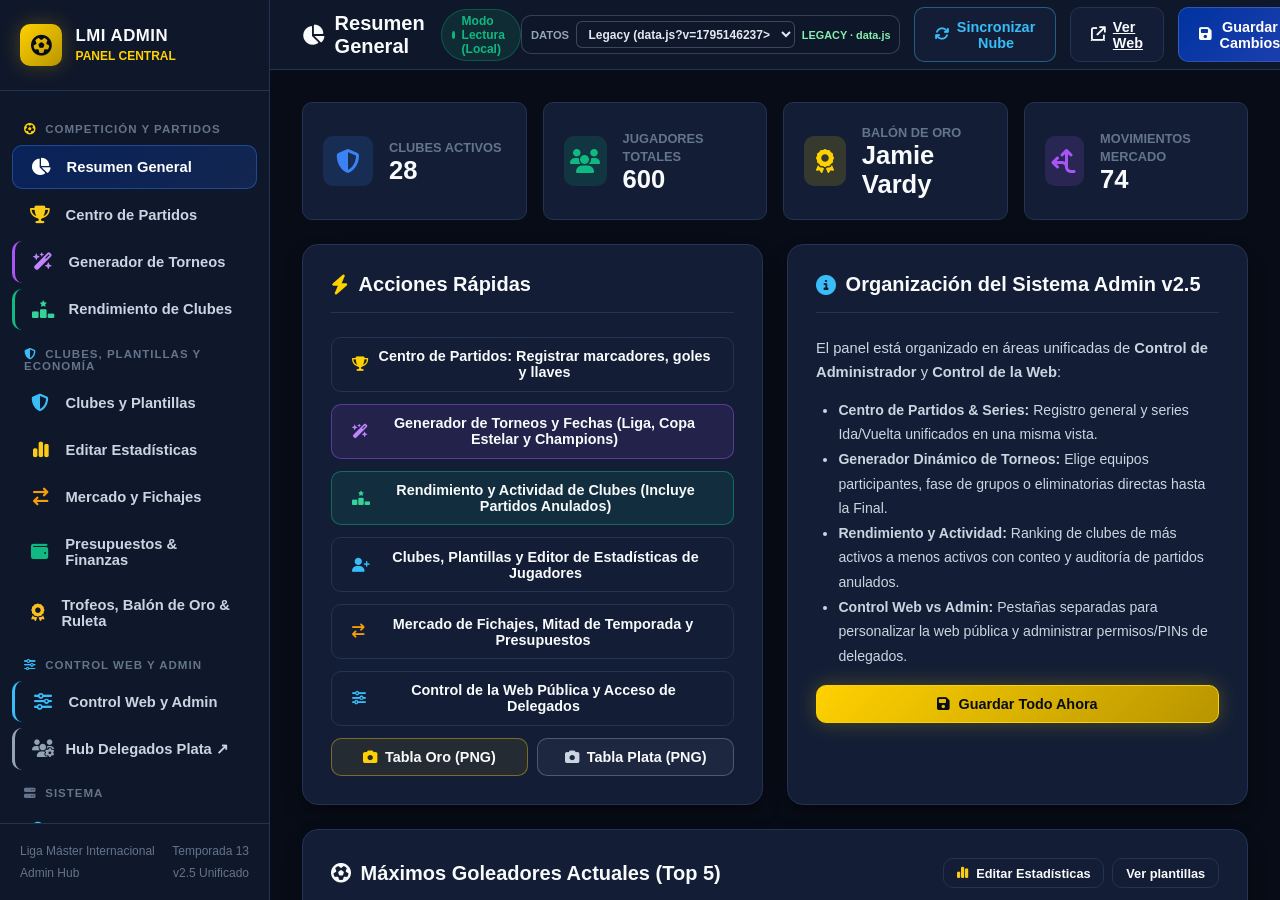
==== commit e00e2bf7: "Actualizacion de datos desde LMI Admin Hub" ====
--- a/admin.html
+++ b/admin.html
@@ -132,6 +132,14 @@
       </div>
 
       <div class="topbar-actions">
+        <div class="data-provider-control" title="Selector de origen para pruebas locales">
+          <label for="data-provider-select">Datos</label>
+          <select id="data-provider-select">
+            <option value="legacy">Legacy (data.js?v=1795146237>
+            <option value="supabase">Supabase LOCAL</option>
+          </select>
+          <span id="data-provider-mode-badge">LEGACY · data.js?v=1795146237>
+        </div>
         <button class="btn btn-secondary" id="btn-sync-cloud" onclick="AdminApp.syncWithCloud()" title="Descargar de GitHub los partidos que hayan registrado tus delegados" style="border-color: rgba(56, 189, 248, 0.4); color: #38bdf8;">
           <i class="fa-solid fa-arrows-rotate"></i>
           <span>Sincronizar Nube</span>
@@ -140,7 +148,7 @@
           <i class="fa-solid fa-arrow-up-right-from-square"></i>
           <span>Ver Web</span>
         </a>
-        <button class="btn btn-primary" id="btn-save-data" title="Guardar cambios en data.js?v=1795060319">
+        <button class="btn btn-primary" id="btn-save-data" title="Guardar cambios en data.js?v=1795146237">
           <i class="fa-solid fa-floppy-disk"></i>
           <span>Guardar Cambios</span>
         </button>
@@ -1686,7 +1694,7 @@
               </p>
             </div>
             <button class="btn btn-gold" style="padding: 0.85rem 1.8rem; font-size: 1rem; font-weight: 800;" onclick="AdminApp.applyAllMidseasonMarket()">
-              <i class="fa-solid fa-check-double"></i> Aplicar Mercado y Guardar en data.js?v=1795060319
+              <i class="fa-solid fa-check-double"></i> Aplicar Mercado y Guardar en data.js?v=1795146237
             </button>
           </div>
 
@@ -1704,7 +1712,7 @@
               ¡Mercado de Mitad de Temporada Aplicado Exitosamente!
             </h2>
             <p style="color: var(--text-secondary); font-size: 0.92rem; max-width: 650px; margin: 0 auto;">
-              Todas las plantillas fueron actualizadas a 23 jugadores exactos. Los duplicados fueron purgados, las estadísticas históricas conservadas y los movimientos registrados en <code>data.js?v=1795060319>.
+              Todas las plantillas fueron actualizadas a 23 jugadores exactos. Los duplicados fueron purgados, las estadísticas históricas conservadas y los movimientos registrados en <code>data.js?v=1795146237>.
             </p>
           </div>
 
@@ -1911,7 +1919,7 @@
 
             <div style="display: flex; gap: 0.65rem; flex-wrap: wrap;">
               <button class="btn-primary" onclick="AdminApp.saveData()" style="padding: 0.7rem 1.2rem; font-size: 0.88rem; background: linear-gradient(135deg, #10b981 0%, #059669 100%);">
-                <i class="fa-solid fa-floppy-disk"></i> Guardar data.js?v=1795060319
+                <i class="fa-solid fa-floppy-disk"></i> Guardar data.js?v=1795146237
               </button>
               <button class="btn-secondary" onclick="AdminApp.openDeployModal()" style="padding: 0.7rem 1.2rem; font-size: 0.88rem;">
                 <i class="fa-solid fa-cloud-arrow-up" style="color: #38bdf8;"></i> Publicar (Git)
@@ -2193,7 +2201,7 @@
           <div class="card-header">
             <div>
               <h2 class="card-title"><i class="fa-solid fa-award" style="color: var(--lmi-gold);"></i> Ganadores del Balón de Oro</h2>
-              <p class="card-desc">Sincronizado automáticamente con <code>data.js?v=1795060319> y <code>Registro Balon de Oro.txt</code>.</p>
+              <p class="card-desc">Sincronizado automáticamente con <code>data.js?v=1795146237> y <code>Registro Balon de Oro.txt</code>.</p>
             </div>
             <button class="btn btn-gold" id="btn-add-bdo-modal">
               <i class="fa-solid fa-plus"></i> Añadir Ganador de Balón de Oro
@@ -3849,7 +3857,9 @@
   <div class="toast-box" id="toast-box"></div>
 
   <!-- Application Logic with cache-busting -->
-  <script src="data.js?v=1795060319"></script>
-  <script src="admin.js?v=1795060319"></script>
+  <script src="data.js?v=1795146237"></script>
+  <script src="config.local.js"></script>
+  <script src="src/data-provider.js"></script>
+  <script src="admin.js?v=1795146237"></script>
 </body>
 </html>
--- a/admin.css
+++ b/admin.css
@@ -229,6 +229,50 @@
   gap: 0.85rem;
 }
 
+.data-provider-control {
+  display: flex;
+  align-items: center;
+  gap: 0.45rem;
+  padding: 0.3rem 0.55rem;
+  border: 1px solid rgba(148, 163, 184, 0.3);
+  border-radius: var(--radius-md);
+  background: rgba(15, 23, 42, 0.72);
+}
+
+.data-provider-control label {
+  color: #94a3b8;
+  font-size: 0.7rem;
+  font-weight: 800;
+  text-transform: uppercase;
+}
+
+.data-provider-control select {
+  background: #0f172a;
+  color: #e2e8f0;
+  border: 1px solid rgba(148, 163, 184, 0.35);
+  border-radius: 6px;
+  padding: 0.3rem 0.45rem;
+  font-size: 0.75rem;
+  font-weight: 700;
+}
+
+#data-provider-mode-badge {
+  color: #86efac;
+  font-size: 0.68rem;
+  font-weight: 900;
+  white-space: nowrap;
+}
+
+#data-provider-mode-badge.provider-test {
+  color: #fbbf24;
+}
+
+.supabase-readonly-mode #btn-save-data,
+.supabase-readonly-mode #btn-open-deploy {
+  opacity: 0.5;
+  cursor: not-allowed;
+}
+
 .dirty-indicator {
   display: none;
   align-items: center;
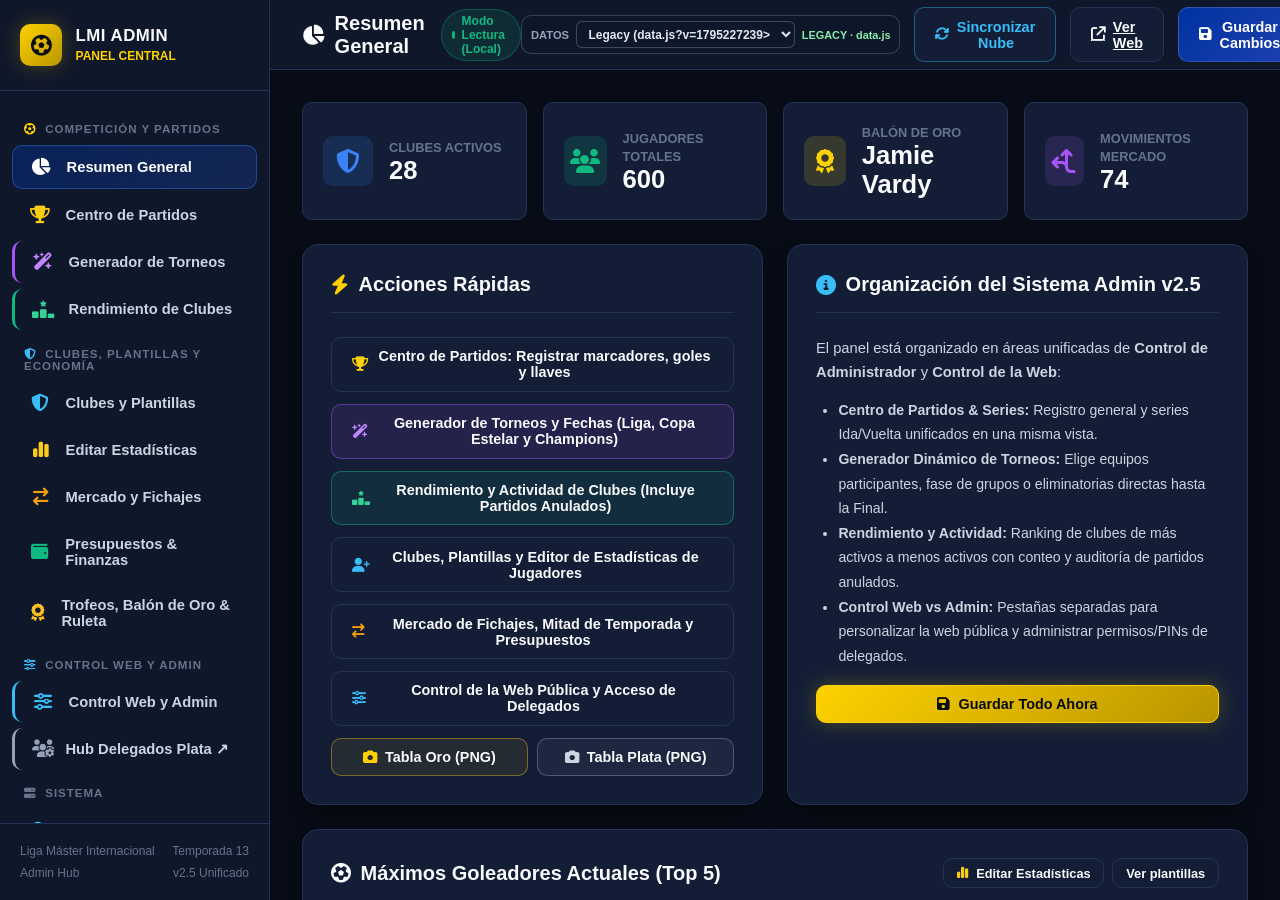
==== commit 80d3fea2: "Actualizacion de datos desde LMI Admin Hub" ====
--- a/admin.html
+++ b/admin.html
@@ -135,10 +135,10 @@
         <div class="data-provider-control" title="Selector de origen para pruebas locales">
           <label for="data-provider-select">Datos</label>
           <select id="data-provider-select">
-            <option value="legacy">Legacy (data.js?v=1795146237>
+            <option value="legacy">Legacy (data.js?v=1795227239>
             <option value="supabase">Supabase LOCAL</option>
           </select>
-          <span id="data-provider-mode-badge">LEGACY · data.js?v=1795146237>
+          <span id="data-provider-mode-badge">LEGACY · data.js?v=1795227239>
         </div>
         <button class="btn btn-secondary" id="btn-sync-cloud" onclick="AdminApp.syncWithCloud()" title="Descargar de GitHub los partidos que hayan registrado tus delegados" style="border-color: rgba(56, 189, 248, 0.4); color: #38bdf8;">
           <i class="fa-solid fa-arrows-rotate"></i>
@@ -148,7 +148,7 @@
           <i class="fa-solid fa-arrow-up-right-from-square"></i>
           <span>Ver Web</span>
         </a>
-        <button class="btn btn-primary" id="btn-save-data" title="Guardar cambios en data.js?v=1795146237">
+        <button class="btn btn-primary" id="btn-save-data" title="Guardar cambios en data.js?v=1795227239">
           <i class="fa-solid fa-floppy-disk"></i>
           <span>Guardar Cambios</span>
         </button>
@@ -1694,7 +1694,7 @@
               </p>
             </div>
             <button class="btn btn-gold" style="padding: 0.85rem 1.8rem; font-size: 1rem; font-weight: 800;" onclick="AdminApp.applyAllMidseasonMarket()">
-              <i class="fa-solid fa-check-double"></i> Aplicar Mercado y Guardar en data.js?v=1795146237
+              <i class="fa-solid fa-check-double"></i> Aplicar Mercado y Guardar en data.js?v=1795227239
             </button>
           </div>
 
@@ -1712,7 +1712,7 @@
               ¡Mercado de Mitad de Temporada Aplicado Exitosamente!
             </h2>
             <p style="color: var(--text-secondary); font-size: 0.92rem; max-width: 650px; margin: 0 auto;">
-              Todas las plantillas fueron actualizadas a 23 jugadores exactos. Los duplicados fueron purgados, las estadísticas históricas conservadas y los movimientos registrados en <code>data.js?v=1795146237>.
+              Todas las plantillas fueron actualizadas a 23 jugadores exactos. Los duplicados fueron purgados, las estadísticas históricas conservadas y los movimientos registrados en <code>data.js?v=1795227239>.
             </p>
           </div>
 
@@ -1919,7 +1919,7 @@
 
             <div style="display: flex; gap: 0.65rem; flex-wrap: wrap;">
               <button class="btn-primary" onclick="AdminApp.saveData()" style="padding: 0.7rem 1.2rem; font-size: 0.88rem; background: linear-gradient(135deg, #10b981 0%, #059669 100%);">
-                <i class="fa-solid fa-floppy-disk"></i> Guardar data.js?v=1795146237
+                <i class="fa-solid fa-floppy-disk"></i> Guardar data.js?v=1795227239
               </button>
               <button class="btn-secondary" onclick="AdminApp.openDeployModal()" style="padding: 0.7rem 1.2rem; font-size: 0.88rem;">
                 <i class="fa-solid fa-cloud-arrow-up" style="color: #38bdf8;"></i> Publicar (Git)
@@ -2201,7 +2201,7 @@
           <div class="card-header">
             <div>
               <h2 class="card-title"><i class="fa-solid fa-award" style="color: var(--lmi-gold);"></i> Ganadores del Balón de Oro</h2>
-              <p class="card-desc">Sincronizado automáticamente con <code>data.js?v=1795146237> y <code>Registro Balon de Oro.txt</code>.</p>
+              <p class="card-desc">Sincronizado automáticamente con <code>data.js?v=1795227239> y <code>Registro Balon de Oro.txt</code>.</p>
             </div>
             <button class="btn btn-gold" id="btn-add-bdo-modal">
               <i class="fa-solid fa-plus"></i> Añadir Ganador de Balón de Oro
@@ -3857,9 +3857,9 @@
   <div class="toast-box" id="toast-box"></div>
 
   <!-- Application Logic with cache-busting -->
-  <script src="data.js?v=1795146237"></script>
+  <script src="data.js?v=1795227239"></script>
   <script src="config.local.js"></script>
   <script src="src/data-provider.js"></script>
-  <script src="admin.js?v=1795146237"></script>
+  <script src="admin.js?v=1795227239"></script>
 </body>
 </html>
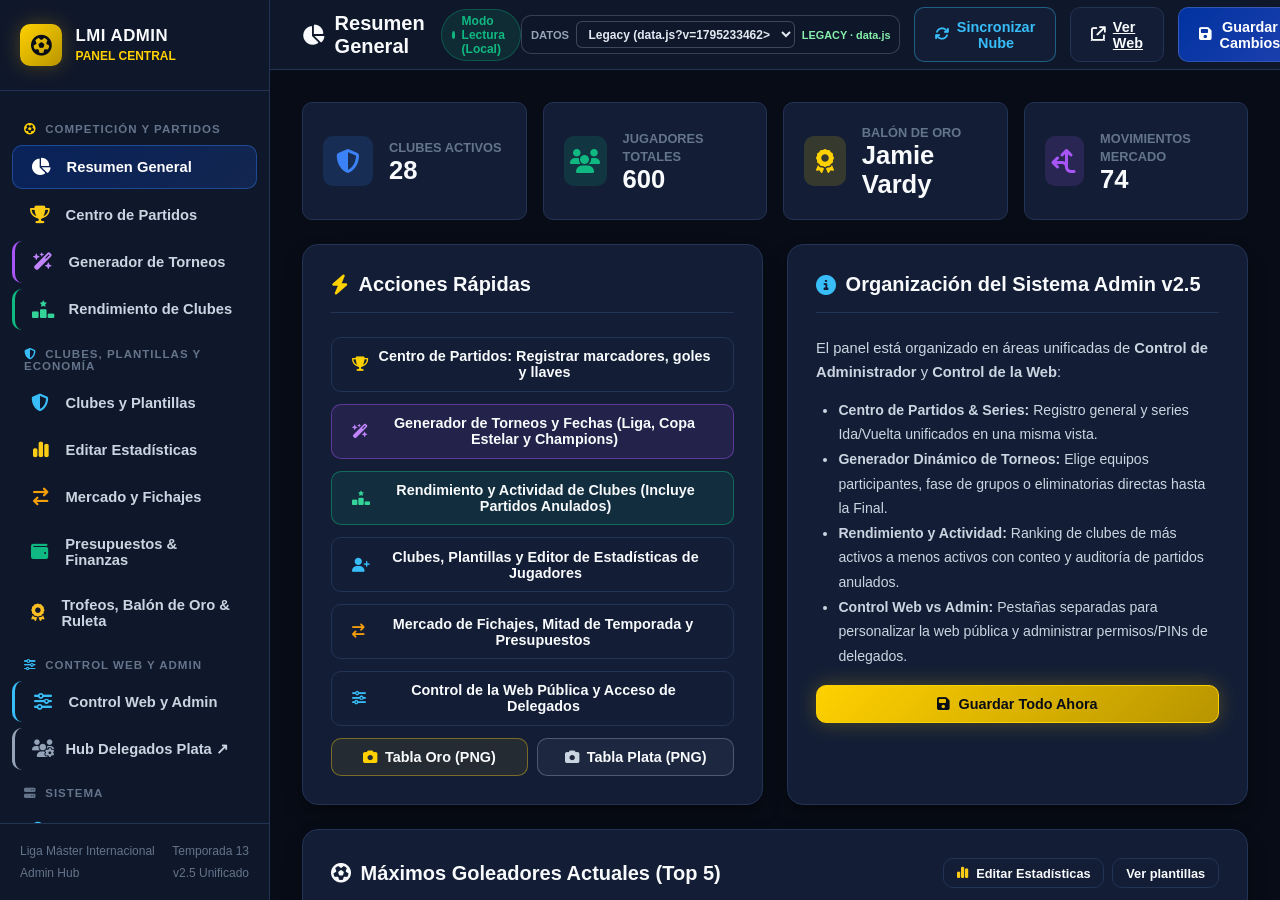
==== commit 05dccd69: "Actualizacion de datos desde LMI Admin Hub" ====
--- a/admin.html
+++ b/admin.html
@@ -135,10 +135,10 @@
         <div class="data-provider-control" title="Selector de origen para pruebas locales">
           <label for="data-provider-select">Datos</label>
           <select id="data-provider-select">
-            <option value="legacy">Legacy (data.js?v=1795227239>
+            <option value="legacy">Legacy (data.js?v=1795233462>
             <option value="supabase">Supabase LOCAL</option>
           </select>
-          <span id="data-provider-mode-badge">LEGACY · data.js?v=1795227239>
+          <span id="data-provider-mode-badge">LEGACY · data.js?v=1795233462>
         </div>
         <button class="btn btn-secondary" id="btn-sync-cloud" onclick="AdminApp.syncWithCloud()" title="Descargar de GitHub los partidos que hayan registrado tus delegados" style="border-color: rgba(56, 189, 248, 0.4); color: #38bdf8;">
           <i class="fa-solid fa-arrows-rotate"></i>
@@ -148,7 +148,7 @@
           <i class="fa-solid fa-arrow-up-right-from-square"></i>
           <span>Ver Web</span>
         </a>
-        <button class="btn btn-primary" id="btn-save-data" title="Guardar cambios en data.js?v=1795227239">
+        <button class="btn btn-primary" id="btn-save-data" title="Guardar cambios en data.js?v=1795233462">
           <i class="fa-solid fa-floppy-disk"></i>
           <span>Guardar Cambios</span>
         </button>
@@ -1694,7 +1694,7 @@
               </p>
             </div>
             <button class="btn btn-gold" style="padding: 0.85rem 1.8rem; font-size: 1rem; font-weight: 800;" onclick="AdminApp.applyAllMidseasonMarket()">
-              <i class="fa-solid fa-check-double"></i> Aplicar Mercado y Guardar en data.js?v=1795227239
+              <i class="fa-solid fa-check-double"></i> Aplicar Mercado y Guardar en data.js?v=1795233462
             </button>
           </div>
 
@@ -1712,7 +1712,7 @@
               ¡Mercado de Mitad de Temporada Aplicado Exitosamente!
             </h2>
             <p style="color: var(--text-secondary); font-size: 0.92rem; max-width: 650px; margin: 0 auto;">
-              Todas las plantillas fueron actualizadas a 23 jugadores exactos. Los duplicados fueron purgados, las estadísticas históricas conservadas y los movimientos registrados en <code>data.js?v=1795227239>.
+              Todas las plantillas fueron actualizadas a 23 jugadores exactos. Los duplicados fueron purgados, las estadísticas históricas conservadas y los movimientos registrados en <code>data.js?v=1795233462>.
             </p>
           </div>
 
@@ -1919,7 +1919,7 @@
 
             <div style="display: flex; gap: 0.65rem; flex-wrap: wrap;">
               <button class="btn-primary" onclick="AdminApp.saveData()" style="padding: 0.7rem 1.2rem; font-size: 0.88rem; background: linear-gradient(135deg, #10b981 0%, #059669 100%);">
-                <i class="fa-solid fa-floppy-disk"></i> Guardar data.js?v=1795227239
+                <i class="fa-solid fa-floppy-disk"></i> Guardar data.js?v=1795233462
               </button>
               <button class="btn-secondary" onclick="AdminApp.openDeployModal()" style="padding: 0.7rem 1.2rem; font-size: 0.88rem;">
                 <i class="fa-solid fa-cloud-arrow-up" style="color: #38bdf8;"></i> Publicar (Git)
@@ -2201,7 +2201,7 @@
           <div class="card-header">
             <div>
               <h2 class="card-title"><i class="fa-solid fa-award" style="color: var(--lmi-gold);"></i> Ganadores del Balón de Oro</h2>
-              <p class="card-desc">Sincronizado automáticamente con <code>data.js?v=1795227239> y <code>Registro Balon de Oro.txt</code>.</p>
+              <p class="card-desc">Sincronizado automáticamente con <code>data.js?v=1795233462> y <code>Registro Balon de Oro.txt</code>.</p>
             </div>
             <button class="btn btn-gold" id="btn-add-bdo-modal">
               <i class="fa-solid fa-plus"></i> Añadir Ganador de Balón de Oro
@@ -3857,9 +3857,9 @@
   <div class="toast-box" id="toast-box"></div>
 
   <!-- Application Logic with cache-busting -->
-  <script src="data.js?v=1795227239"></script>
+  <script src="data.js?v=1795233462"></script>
   <script src="config.local.js"></script>
   <script src="src/data-provider.js"></script>
-  <script src="admin.js?v=1795227239"></script>
+  <script src="admin.js?v=1795233462"></script>
 </body>
 </html>
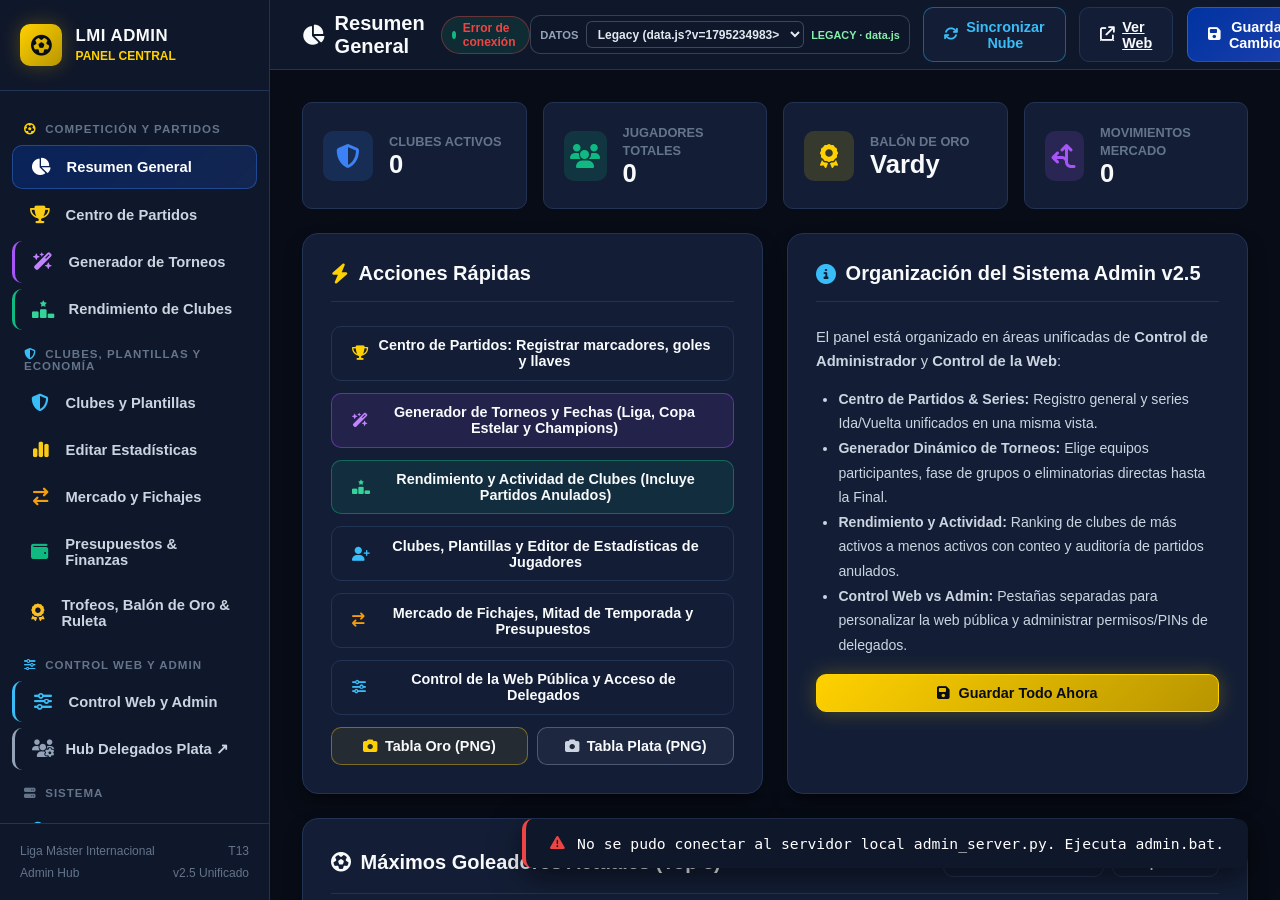
==== commit 8b83d7aa: "Actualizacion de datos desde LMI Admin Hub" ====
--- a/admin.html
+++ b/admin.html
@@ -135,10 +135,10 @@
         <div class="data-provider-control" title="Selector de origen para pruebas locales">
           <label for="data-provider-select">Datos</label>
           <select id="data-provider-select">
-            <option value="legacy">Legacy (data.js?v=1795233462>
+            <option value="legacy">Legacy (data.js?v=1795234983>
             <option value="supabase">Supabase LOCAL</option>
           </select>
-          <span id="data-provider-mode-badge">LEGACY · data.js?v=1795233462>
+          <span id="data-provider-mode-badge">LEGACY · data.js?v=1795234983>
         </div>
         <button class="btn btn-secondary" id="btn-sync-cloud" onclick="AdminApp.syncWithCloud()" title="Descargar de GitHub los partidos que hayan registrado tus delegados" style="border-color: rgba(56, 189, 248, 0.4); color: #38bdf8;">
           <i class="fa-solid fa-arrows-rotate"></i>
@@ -148,7 +148,7 @@
           <i class="fa-solid fa-arrow-up-right-from-square"></i>
           <span>Ver Web</span>
         </a>
-        <button class="btn btn-primary" id="btn-save-data" title="Guardar cambios en data.js?v=1795233462">
+        <button class="btn btn-primary" id="btn-save-data" title="Guardar cambios en data.js?v=1795234983">
           <i class="fa-solid fa-floppy-disk"></i>
           <span>Guardar Cambios</span>
         </button>
@@ -1694,7 +1694,7 @@
               </p>
             </div>
             <button class="btn btn-gold" style="padding: 0.85rem 1.8rem; font-size: 1rem; font-weight: 800;" onclick="AdminApp.applyAllMidseasonMarket()">
-              <i class="fa-solid fa-check-double"></i> Aplicar Mercado y Guardar en data.js?v=1795233462
+              <i class="fa-solid fa-check-double"></i> Aplicar Mercado y Guardar en data.js?v=1795234983
             </button>
           </div>
 
@@ -1712,7 +1712,7 @@
               ¡Mercado de Mitad de Temporada Aplicado Exitosamente!
             </h2>
             <p style="color: var(--text-secondary); font-size: 0.92rem; max-width: 650px; margin: 0 auto;">
-              Todas las plantillas fueron actualizadas a 23 jugadores exactos. Los duplicados fueron purgados, las estadísticas históricas conservadas y los movimientos registrados en <code>data.js?v=1795233462>.
+              Todas las plantillas fueron actualizadas a 23 jugadores exactos. Los duplicados fueron purgados, las estadísticas históricas conservadas y los movimientos registrados en <code>data.js?v=1795234983>.
             </p>
           </div>
 
@@ -1919,7 +1919,7 @@
 
             <div style="display: flex; gap: 0.65rem; flex-wrap: wrap;">
               <button class="btn-primary" onclick="AdminApp.saveData()" style="padding: 0.7rem 1.2rem; font-size: 0.88rem; background: linear-gradient(135deg, #10b981 0%, #059669 100%);">
-                <i class="fa-solid fa-floppy-disk"></i> Guardar data.js?v=1795233462
+                <i class="fa-solid fa-floppy-disk"></i> Guardar data.js?v=1795234983
               </button>
               <button class="btn-secondary" onclick="AdminApp.openDeployModal()" style="padding: 0.7rem 1.2rem; font-size: 0.88rem;">
                 <i class="fa-solid fa-cloud-arrow-up" style="color: #38bdf8;"></i> Publicar (Git)
@@ -2201,7 +2201,7 @@
           <div class="card-header">
             <div>
               <h2 class="card-title"><i class="fa-solid fa-award" style="color: var(--lmi-gold);"></i> Ganadores del Balón de Oro</h2>
-              <p class="card-desc">Sincronizado automáticamente con <code>data.js?v=1795233462> y <code>Registro Balon de Oro.txt</code>.</p>
+              <p class="card-desc">Sincronizado automáticamente con <code>data.js?v=1795234983> y <code>Registro Balon de Oro.txt</code>.</p>
             </div>
             <button class="btn btn-gold" id="btn-add-bdo-modal">
               <i class="fa-solid fa-plus"></i> Añadir Ganador de Balón de Oro
@@ -3857,9 +3857,9 @@
   <div class="toast-box" id="toast-box"></div>
 
   <!-- Application Logic with cache-busting -->
-  <script src="data.js?v=1795233462"></script>
+  <script src="data.js?v=1795234983"></script>
   <script src="config.local.js"></script>
   <script src="src/data-provider.js"></script>
-  <script src="admin.js?v=1795233462"></script>
+  <script src="admin.js?v=1795234983"></script>
 </body>
 </html>
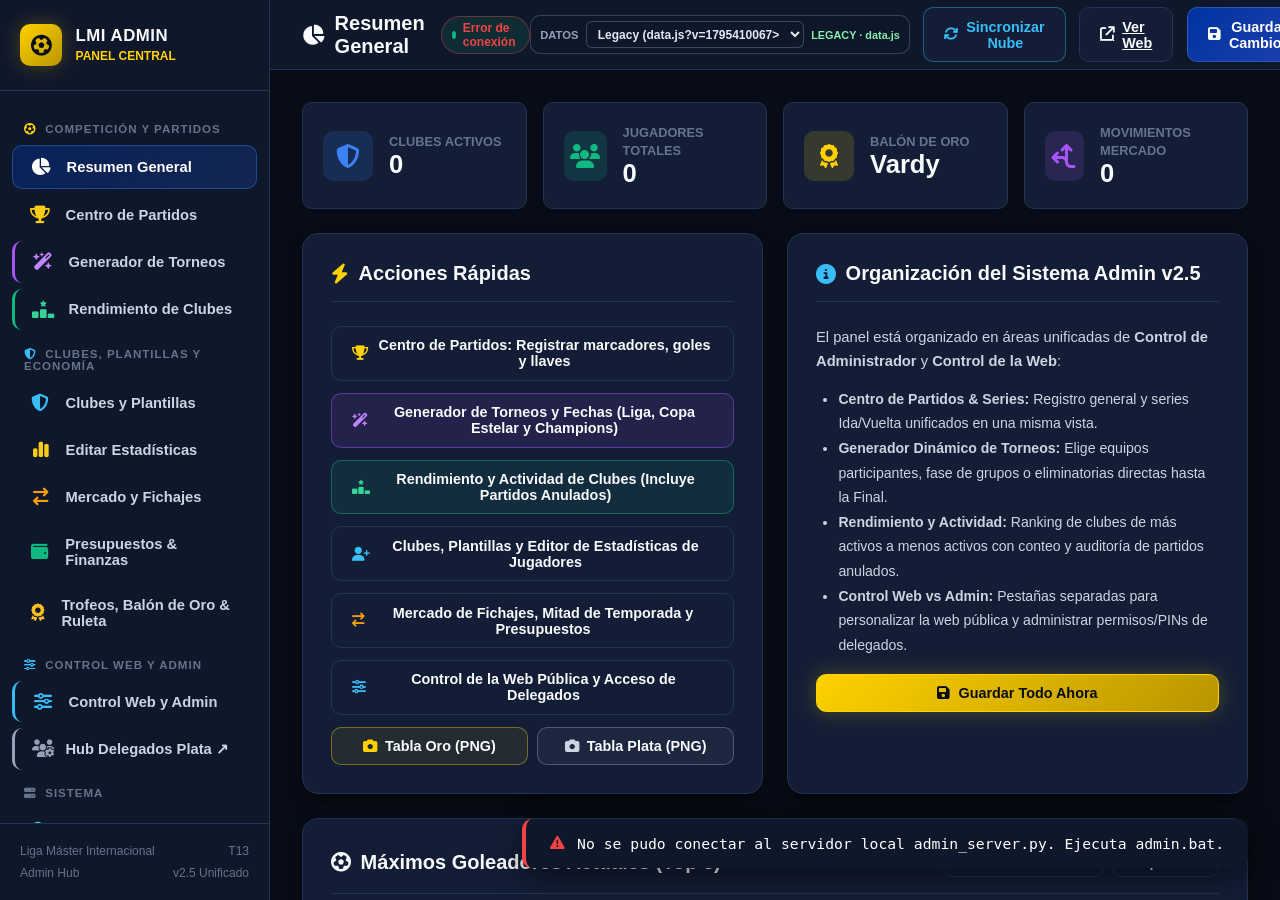
==== commit c9351687: "Actualizacion de datos desde LMI Admin Hub" ====
--- a/admin.html
+++ b/admin.html
@@ -135,10 +135,10 @@
         <div class="data-provider-control" title="Selector de origen para pruebas locales">
           <label for="data-provider-select">Datos</label>
           <select id="data-provider-select">
-            <option value="legacy">Legacy (data.js?v=1795234983>
+            <option value="legacy">Legacy (data.js?v=1795410067>
             <option value="supabase">Supabase LOCAL</option>
           </select>
-          <span id="data-provider-mode-badge">LEGACY · data.js?v=1795234983>
+          <span id="data-provider-mode-badge">LEGACY · data.js?v=1795410067>
         </div>
         <button class="btn btn-secondary" id="btn-sync-cloud" onclick="AdminApp.syncWithCloud()" title="Descargar de GitHub los partidos que hayan registrado tus delegados" style="border-color: rgba(56, 189, 248, 0.4); color: #38bdf8;">
           <i class="fa-solid fa-arrows-rotate"></i>
@@ -148,7 +148,7 @@
           <i class="fa-solid fa-arrow-up-right-from-square"></i>
           <span>Ver Web</span>
         </a>
-        <button class="btn btn-primary" id="btn-save-data" title="Guardar cambios en data.js?v=1795234983">
+        <button class="btn btn-primary" id="btn-save-data" title="Guardar cambios en data.js?v=1795410067">
           <i class="fa-solid fa-floppy-disk"></i>
           <span>Guardar Cambios</span>
         </button>
@@ -1694,7 +1694,7 @@
               </p>
             </div>
             <button class="btn btn-gold" style="padding: 0.85rem 1.8rem; font-size: 1rem; font-weight: 800;" onclick="AdminApp.applyAllMidseasonMarket()">
-              <i class="fa-solid fa-check-double"></i> Aplicar Mercado y Guardar en data.js?v=1795234983
+              <i class="fa-solid fa-check-double"></i> Aplicar Mercado y Guardar en data.js?v=1795410067
             </button>
           </div>
 
@@ -1712,7 +1712,7 @@
               ¡Mercado de Mitad de Temporada Aplicado Exitosamente!
             </h2>
             <p style="color: var(--text-secondary); font-size: 0.92rem; max-width: 650px; margin: 0 auto;">
-              Todas las plantillas fueron actualizadas a 23 jugadores exactos. Los duplicados fueron purgados, las estadísticas históricas conservadas y los movimientos registrados en <code>data.js?v=1795234983>.
+              Todas las plantillas fueron actualizadas a 23 jugadores exactos. Los duplicados fueron purgados, las estadísticas históricas conservadas y los movimientos registrados en <code>data.js?v=1795410067>.
             </p>
           </div>
 
@@ -1919,7 +1919,7 @@
 
             <div style="display: flex; gap: 0.65rem; flex-wrap: wrap;">
               <button class="btn-primary" onclick="AdminApp.saveData()" style="padding: 0.7rem 1.2rem; font-size: 0.88rem; background: linear-gradient(135deg, #10b981 0%, #059669 100%);">
-                <i class="fa-solid fa-floppy-disk"></i> Guardar data.js?v=1795234983
+                <i class="fa-solid fa-floppy-disk"></i> Guardar data.js?v=1795410067
               </button>
               <button class="btn-secondary" onclick="AdminApp.openDeployModal()" style="padding: 0.7rem 1.2rem; font-size: 0.88rem;">
                 <i class="fa-solid fa-cloud-arrow-up" style="color: #38bdf8;"></i> Publicar (Git)
@@ -2201,7 +2201,7 @@
           <div class="card-header">
             <div>
               <h2 class="card-title"><i class="fa-solid fa-award" style="color: var(--lmi-gold);"></i> Ganadores del Balón de Oro</h2>
-              <p class="card-desc">Sincronizado automáticamente con <code>data.js?v=1795234983> y <code>Registro Balon de Oro.txt</code>.</p>
+              <p class="card-desc">Sincronizado automáticamente con <code>data.js?v=1795410067> y <code>Registro Balon de Oro.txt</code>.</p>
             </div>
             <button class="btn btn-gold" id="btn-add-bdo-modal">
               <i class="fa-solid fa-plus"></i> Añadir Ganador de Balón de Oro
@@ -3857,9 +3857,9 @@
   <div class="toast-box" id="toast-box"></div>
 
   <!-- Application Logic with cache-busting -->
-  <script src="data.js?v=1795234983"></script>
+  <script src="data.js?v=1795410067"></script>
   <script src="config.local.js"></script>
   <script src="src/data-provider.js"></script>
-  <script src="admin.js?v=1795234983"></script>
+  <script src="admin.js?v=1795410067"></script>
 </body>
 </html>
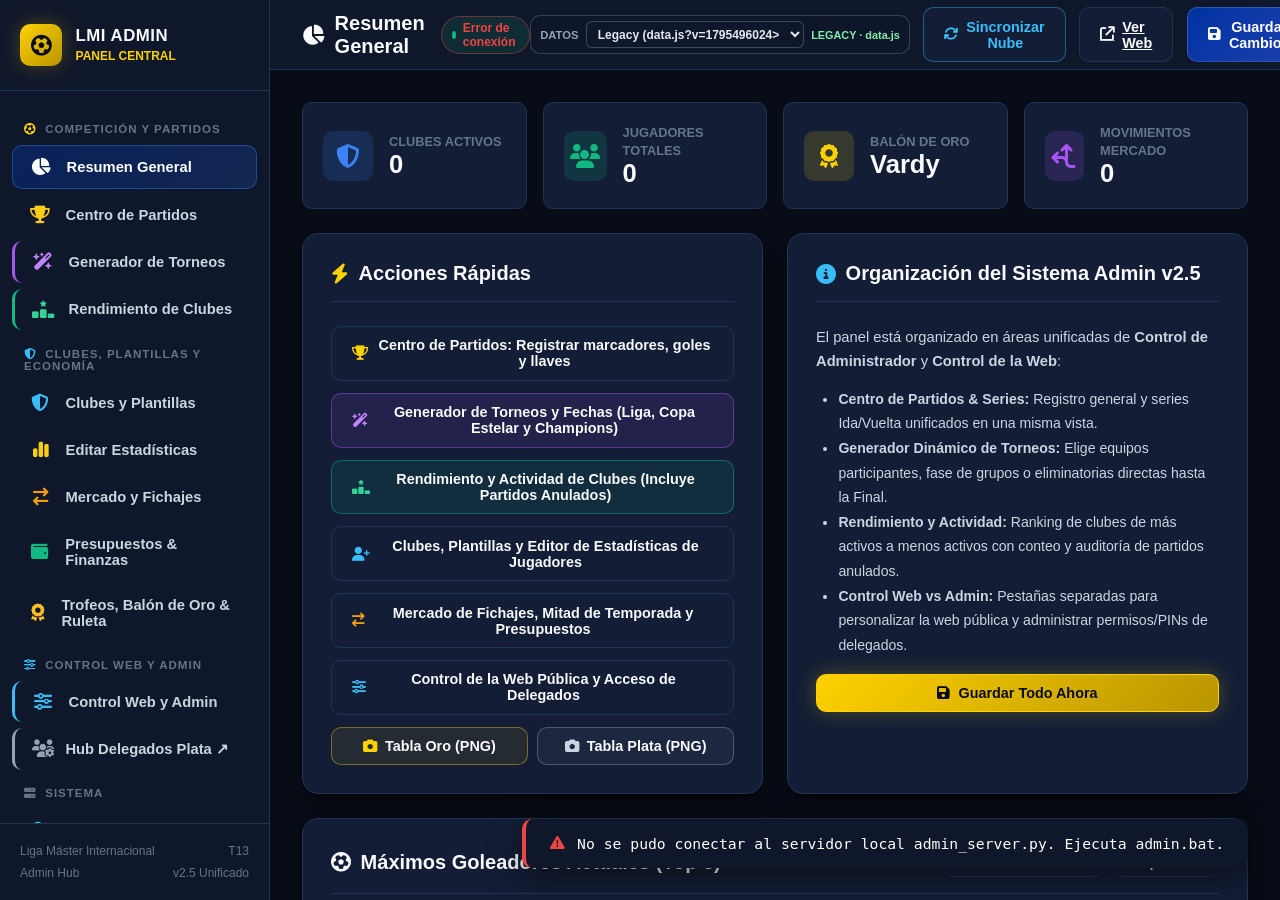
==== commit 008182a3: "Actualizacion de datos desde LMI Admin Hub" ====
--- a/admin.html
+++ b/admin.html
@@ -135,10 +135,10 @@
         <div class="data-provider-control" title="Selector de origen para pruebas locales">
           <label for="data-provider-select">Datos</label>
           <select id="data-provider-select">
-            <option value="legacy">Legacy (data.js?v=1795410067>
+            <option value="legacy">Legacy (data.js?v=1795496024>
             <option value="supabase">Supabase LOCAL</option>
           </select>
-          <span id="data-provider-mode-badge">LEGACY · data.js?v=1795410067>
+          <span id="data-provider-mode-badge">LEGACY · data.js?v=1795496024>
         </div>
         <button class="btn btn-secondary" id="btn-sync-cloud" onclick="AdminApp.syncWithCloud()" title="Descargar de GitHub los partidos que hayan registrado tus delegados" style="border-color: rgba(56, 189, 248, 0.4); color: #38bdf8;">
           <i class="fa-solid fa-arrows-rotate"></i>
@@ -148,7 +148,7 @@
           <i class="fa-solid fa-arrow-up-right-from-square"></i>
           <span>Ver Web</span>
         </a>
-        <button class="btn btn-primary" id="btn-save-data" title="Guardar cambios en data.js?v=1795410067">
+        <button class="btn btn-primary" id="btn-save-data" title="Guardar cambios en data.js?v=1795496024">
           <i class="fa-solid fa-floppy-disk"></i>
           <span>Guardar Cambios</span>
         </button>
@@ -1694,7 +1694,7 @@
               </p>
             </div>
             <button class="btn btn-gold" style="padding: 0.85rem 1.8rem; font-size: 1rem; font-weight: 800;" onclick="AdminApp.applyAllMidseasonMarket()">
-              <i class="fa-solid fa-check-double"></i> Aplicar Mercado y Guardar en data.js?v=1795410067
+              <i class="fa-solid fa-check-double"></i> Aplicar Mercado y Guardar en data.js?v=1795496024
             </button>
           </div>
 
@@ -1712,7 +1712,7 @@
               ¡Mercado de Mitad de Temporada Aplicado Exitosamente!
             </h2>
             <p style="color: var(--text-secondary); font-size: 0.92rem; max-width: 650px; margin: 0 auto;">
-              Todas las plantillas fueron actualizadas a 23 jugadores exactos. Los duplicados fueron purgados, las estadísticas históricas conservadas y los movimientos registrados en <code>data.js?v=1795410067>.
+              Todas las plantillas fueron actualizadas a 23 jugadores exactos. Los duplicados fueron purgados, las estadísticas históricas conservadas y los movimientos registrados en <code>data.js?v=1795496024>.
             </p>
           </div>
 
@@ -1919,7 +1919,7 @@
 
             <div style="display: flex; gap: 0.65rem; flex-wrap: wrap;">
               <button class="btn-primary" onclick="AdminApp.saveData()" style="padding: 0.7rem 1.2rem; font-size: 0.88rem; background: linear-gradient(135deg, #10b981 0%, #059669 100%);">
-                <i class="fa-solid fa-floppy-disk"></i> Guardar data.js?v=1795410067
+                <i class="fa-solid fa-floppy-disk"></i> Guardar data.js?v=1795496024
               </button>
               <button class="btn-secondary" onclick="AdminApp.openDeployModal()" style="padding: 0.7rem 1.2rem; font-size: 0.88rem;">
                 <i class="fa-solid fa-cloud-arrow-up" style="color: #38bdf8;"></i> Publicar (Git)
@@ -2201,7 +2201,7 @@
           <div class="card-header">
             <div>
               <h2 class="card-title"><i class="fa-solid fa-award" style="color: var(--lmi-gold);"></i> Ganadores del Balón de Oro</h2>
-              <p class="card-desc">Sincronizado automáticamente con <code>data.js?v=1795410067> y <code>Registro Balon de Oro.txt</code>.</p>
+              <p class="card-desc">Sincronizado automáticamente con <code>data.js?v=1795496024> y <code>Registro Balon de Oro.txt</code>.</p>
             </div>
             <button class="btn btn-gold" id="btn-add-bdo-modal">
               <i class="fa-solid fa-plus"></i> Añadir Ganador de Balón de Oro
@@ -3857,9 +3857,9 @@
   <div class="toast-box" id="toast-box"></div>
 
   <!-- Application Logic with cache-busting -->
-  <script src="data.js?v=1795410067"></script>
+  <script src="data.js?v=1795496024"></script>
   <script src="config.local.js"></script>
   <script src="src/data-provider.js"></script>
-  <script src="admin.js?v=1795410067"></script>
+  <script src="admin.js?v=1795496024"></script>
 </body>
 </html>
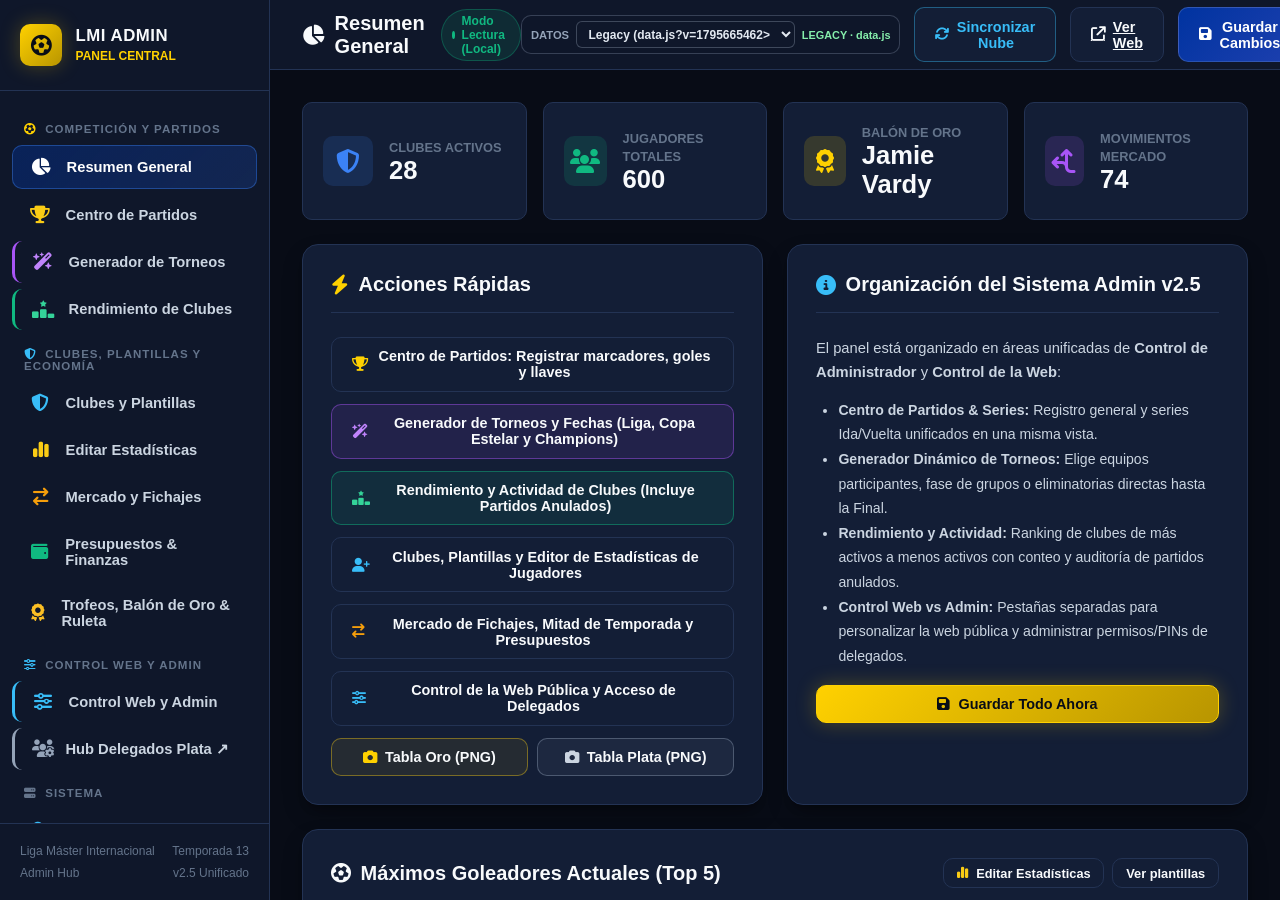
==== commit 1f09723f: "Actualizacion de datos desde LMI Admin Hub" ====
--- a/admin.html
+++ b/admin.html
@@ -135,10 +135,10 @@
         <div class="data-provider-control" title="Selector de origen para pruebas locales">
           <label for="data-provider-select">Datos</label>
           <select id="data-provider-select">
-            <option value="legacy">Legacy (data.js?v=1795496024>
+            <option value="legacy">Legacy (data.js?v=1795665462>
             <option value="supabase">Supabase LOCAL</option>
           </select>
-          <span id="data-provider-mode-badge">LEGACY · data.js?v=1795496024>
+          <span id="data-provider-mode-badge">LEGACY · data.js?v=1795665462>
         </div>
         <button class="btn btn-secondary" id="btn-sync-cloud" onclick="AdminApp.syncWithCloud()" title="Descargar de GitHub los partidos que hayan registrado tus delegados" style="border-color: rgba(56, 189, 248, 0.4); color: #38bdf8;">
           <i class="fa-solid fa-arrows-rotate"></i>
@@ -148,7 +148,7 @@
           <i class="fa-solid fa-arrow-up-right-from-square"></i>
           <span>Ver Web</span>
         </a>
-        <button class="btn btn-primary" id="btn-save-data" title="Guardar cambios en data.js?v=1795496024">
+        <button class="btn btn-primary" id="btn-save-data" title="Guardar cambios en data.js?v=1795665462">
           <i class="fa-solid fa-floppy-disk"></i>
           <span>Guardar Cambios</span>
         </button>
@@ -1541,12 +1541,23 @@
                   <span style="font-size: 0.75rem; color: var(--text-muted);">Formato: <code>PT Donnarumma</code> o <code>Donnarumma (PT)</code></span>
                 </div>
                 <div id="midseason-new-count-badge" class="badge" style="background: rgba(245, 158, 11, 0.15); color: #f59e0b; border: 1px solid rgba(245, 158, 11, 0.4); font-size: 0.82rem;">
-                  0 / 23 jugadores
+                  0 jugadores
                 </div>
               </div>
 
               <!-- Textarea para pegar lista -->
               <textarea id="midseason-plaintext-input" class="midseason-textarea" placeholder="Pega aquí la lista de 23 jugadores del club (un jugador por línea)...&#10;&#10;Ejemplo:&#10;PT Courtois&#10;PT Lunin&#10;CT Militão&#10;CT Rüdiger&#10;LD Carvajal&#10;LI Mendy&#10;MC Valverde&#10;MC Camavinga&#10;DC Mbappé&#10;EI Vinicius Jr." oninput="AdminApp.onMidseasonInputChanged()"></textarea>
+
+              <div style="margin-top:.75rem;padding:.75rem;border:1px solid rgba(16,185,129,.28);border-radius:8px;background:rgba(16,185,129,.05);">
+                <strong style="color:#a7f3d0;font-size:.84rem;"><i class="fa-solid fa-wallet"></i> Desglose financiero del corte (millones)</strong>
+                <div class="grid-4" style="gap:.5rem;margin-top:.55rem;">
+                  <div class="form-group" style="margin:0;"><label style="font-size:.72rem;">Saldo inicial</label><input id="midseason-finance-initial" type="number" class="form-control" oninput="AdminApp.updateMidseasonFinance('initial',this.value)"></div>
+                  <div class="form-group" style="margin:0;"><label style="font-size:.72rem;">Ingresos fuera de mercado</label><input id="midseason-finance-income" type="number" class="form-control" oninput="AdminApp.updateMidseasonFinance('income',this.value)"></div>
+                  <div class="form-group" style="margin:0;"><label style="font-size:.72rem;">Gastos fuera de mercado</label><input id="midseason-finance-expenses" type="number" class="form-control" oninput="AdminApp.updateMidseasonFinance('expenses',this.value)"></div>
+                  <div class="form-group" style="margin:0;"><label style="font-size:.72rem;">Saldo final declarado</label><input id="midseason-finance-reportedFinal" type="number" class="form-control" oninput="AdminApp.updateMidseasonFinance('reportedFinal',this.value)"></div>
+                </div>
+                <div id="midseason-finance-summary" style="margin-top:.55rem;font-size:.78rem;font-weight:700;"></div>
+              </div>
 
               <!-- Botones de Acción para este Club -->
               <div style="display: flex; gap: 0.5rem; flex-wrap: wrap; justify-content: space-between; padding-top: 0.5rem; border-top: 1px solid var(--border-color);">
@@ -1642,6 +1653,11 @@
             </div>
           </div>
 
+          <div class="card" style="margin-bottom:1.5rem;border-color:rgba(245,158,11,.5);">
+            <div class="card-header"><div><h3 class="card-title"><i class="fa-solid fa-folder-open" style="color:#f59e0b;"></i> Expedientes por jugador (<span id="midseason-review-count">0</span> pendientes)</h3><p class="card-desc">Cada jugador aparece una sola vez: identidad, movimiento, propietario, cesionario y cláusula se resuelven en la misma tarjeta.</p></div></div>
+            <div id="midseason-review-inbox"></div>
+          </div>
+
           <!-- 1. Traspasos / Movimientos Detectados entre Clubes -->
           <div class="card" style="margin-bottom: 1.5rem;">
             <div class="card-header">
@@ -1694,7 +1710,7 @@
               </p>
             </div>
             <button class="btn btn-gold" style="padding: 0.85rem 1.8rem; font-size: 1rem; font-weight: 800;" onclick="AdminApp.applyAllMidseasonMarket()">
-              <i class="fa-solid fa-check-double"></i> Aplicar Mercado y Guardar en data.js?v=1795496024
+              <i class="fa-solid fa-check-double"></i> Aplicar Mercado y Guardar en data.js?v=1795665462
             </button>
           </div>
 
@@ -1712,7 +1728,7 @@
               ¡Mercado de Mitad de Temporada Aplicado Exitosamente!
             </h2>
             <p style="color: var(--text-secondary); font-size: 0.92rem; max-width: 650px; margin: 0 auto;">
-              Todas las plantillas fueron actualizadas a 23 jugadores exactos. Los duplicados fueron purgados, las estadísticas históricas conservadas y los movimientos registrados en <code>data.js?v=1795496024>.
+              Las plantillas confirmadas fueron actualizadas, los casos pendientes quedaron bloqueados, las estadísticas históricas se conservaron y el corte quedó auditado localmente en <code>data.js?v=1795665462>.
             </p>
           </div>
 
@@ -1785,6 +1801,11 @@
                 </tbody>
               </table>
             </div>
+          </div>
+
+          <div class="card" style="margin-bottom:1.5rem;border-color:rgba(168,85,247,.45);">
+            <div class="card-header"><div><h3 class="card-title"><i class="fa-solid fa-file-signature" style="color:#c084fc;"></i> Cláusulas de préstamo pendientes</h3><p class="card-desc">Recordatorio local para el cierre de temporada. No envía mensajes ni ejecuta compras automáticamente.</p></div></div>
+            <div id="midseason-loan-clauses"></div>
           </div>
 
           <!-- Acciones Finales -->
@@ -1919,7 +1940,7 @@
 
             <div style="display: flex; gap: 0.65rem; flex-wrap: wrap;">
               <button class="btn-primary" onclick="AdminApp.saveData()" style="padding: 0.7rem 1.2rem; font-size: 0.88rem; background: linear-gradient(135deg, #10b981 0%, #059669 100%);">
-                <i class="fa-solid fa-floppy-disk"></i> Guardar data.js?v=1795496024
+                <i class="fa-solid fa-floppy-disk"></i> Guardar data.js?v=1795665462
               </button>
               <button class="btn-secondary" onclick="AdminApp.openDeployModal()" style="padding: 0.7rem 1.2rem; font-size: 0.88rem;">
                 <i class="fa-solid fa-cloud-arrow-up" style="color: #38bdf8;"></i> Publicar (Git)
@@ -2201,7 +2222,7 @@
           <div class="card-header">
             <div>
               <h2 class="card-title"><i class="fa-solid fa-award" style="color: var(--lmi-gold);"></i> Ganadores del Balón de Oro</h2>
-              <p class="card-desc">Sincronizado automáticamente con <code>data.js?v=1795496024> y <code>Registro Balon de Oro.txt</code>.</p>
+              <p class="card-desc">Sincronizado automáticamente con <code>data.js?v=1795665462> y <code>Registro Balon de Oro.txt</code>.</p>
             </div>
             <button class="btn btn-gold" id="btn-add-bdo-modal">
               <i class="fa-solid fa-plus"></i> Añadir Ganador de Balón de Oro
@@ -3857,9 +3878,9 @@
   <div class="toast-box" id="toast-box"></div>
 
   <!-- Application Logic with cache-busting -->
-  <script src="data.js?v=1795496024"></script>
+  <script src="data.js?v=1795665462"></script>
   <script src="config.local.js"></script>
   <script src="src/data-provider.js"></script>
-  <script src="admin.js?v=1795496024"></script>
+  <script src="admin.js?v=1795665462"></script>
 </body>
 </html>
